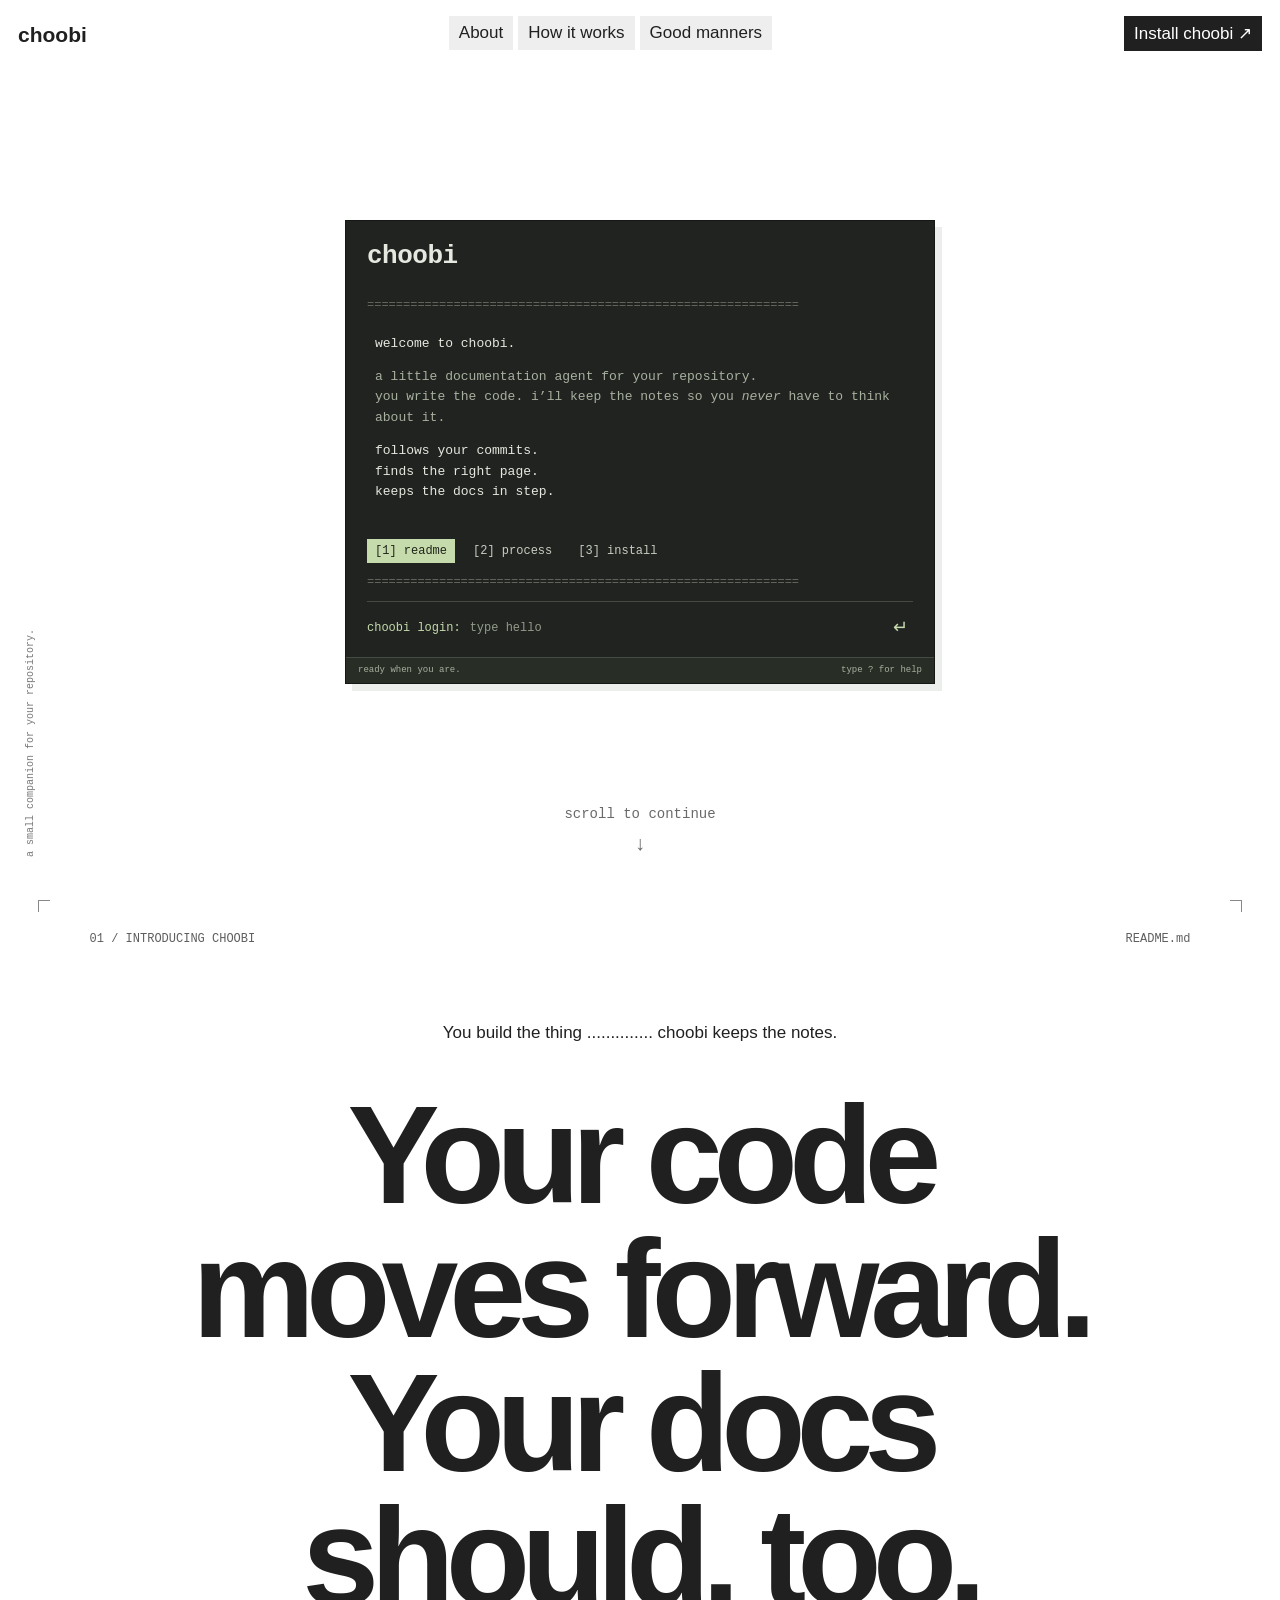
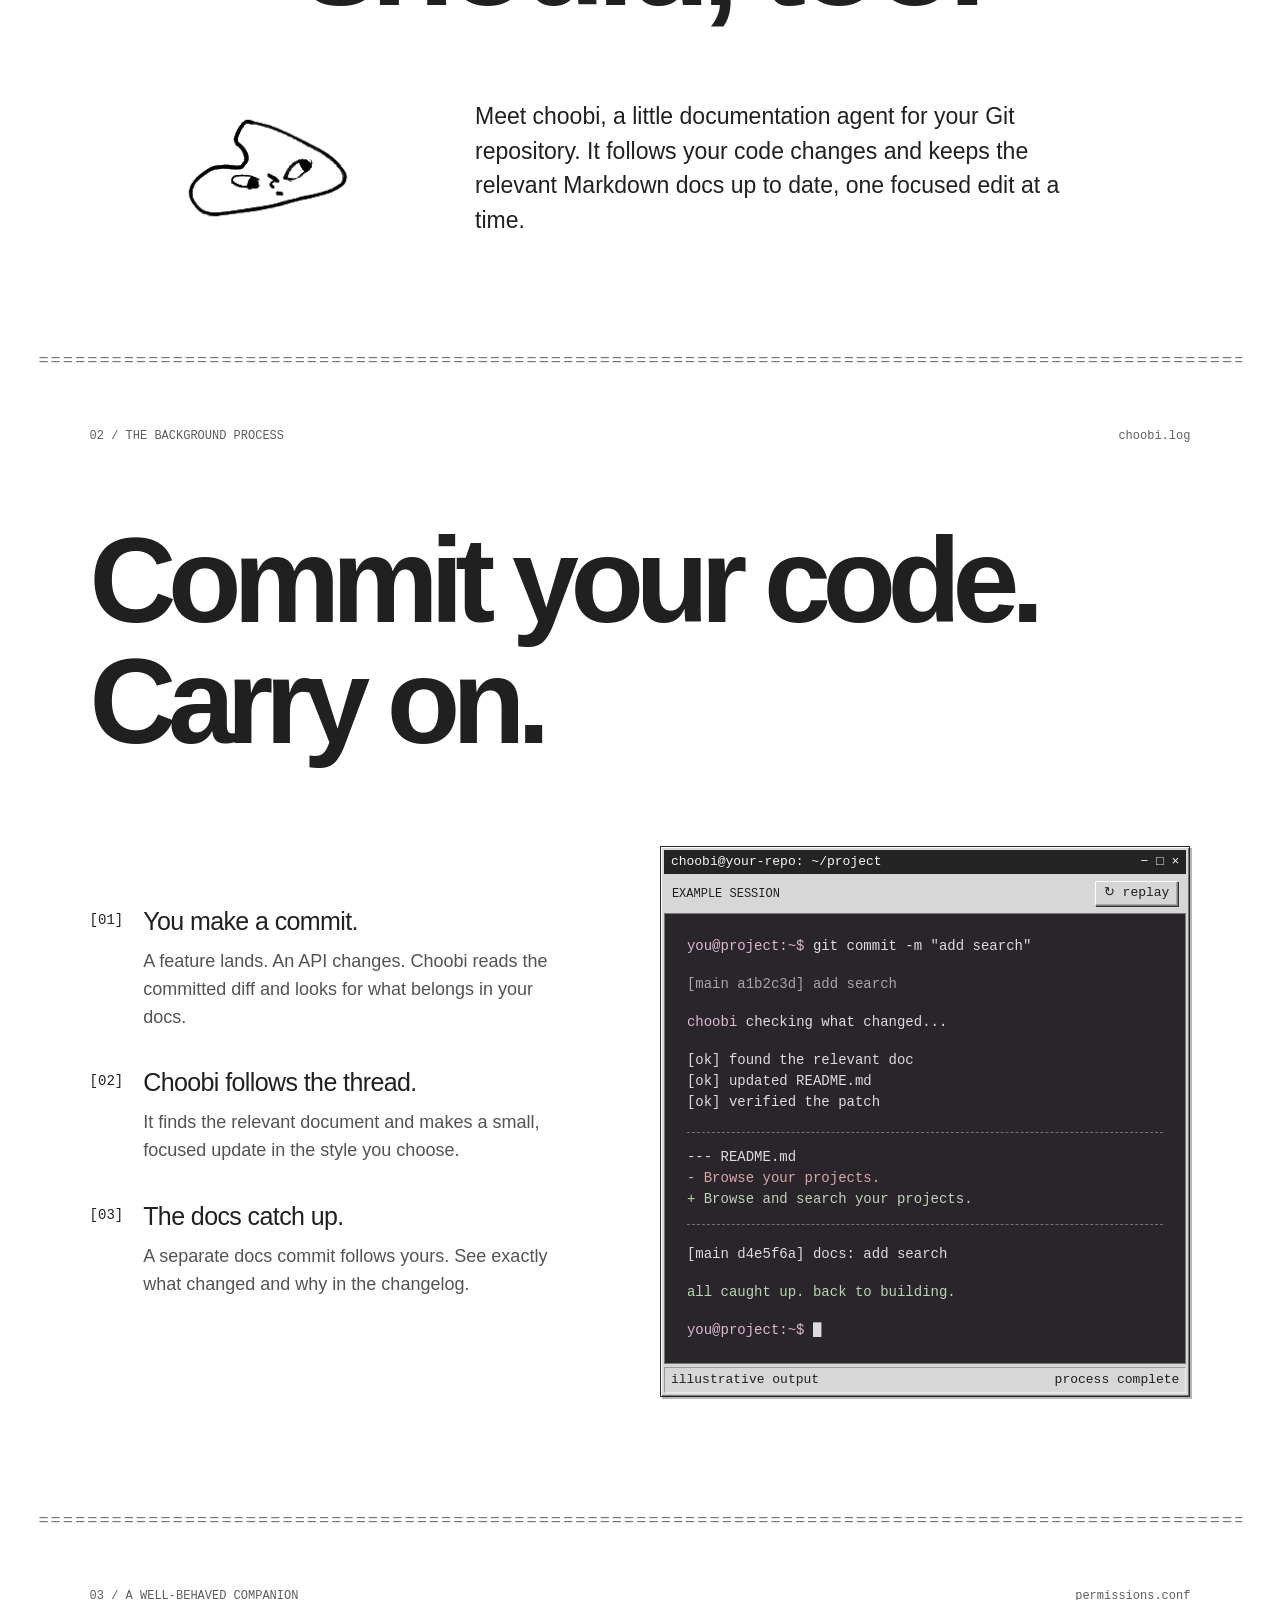
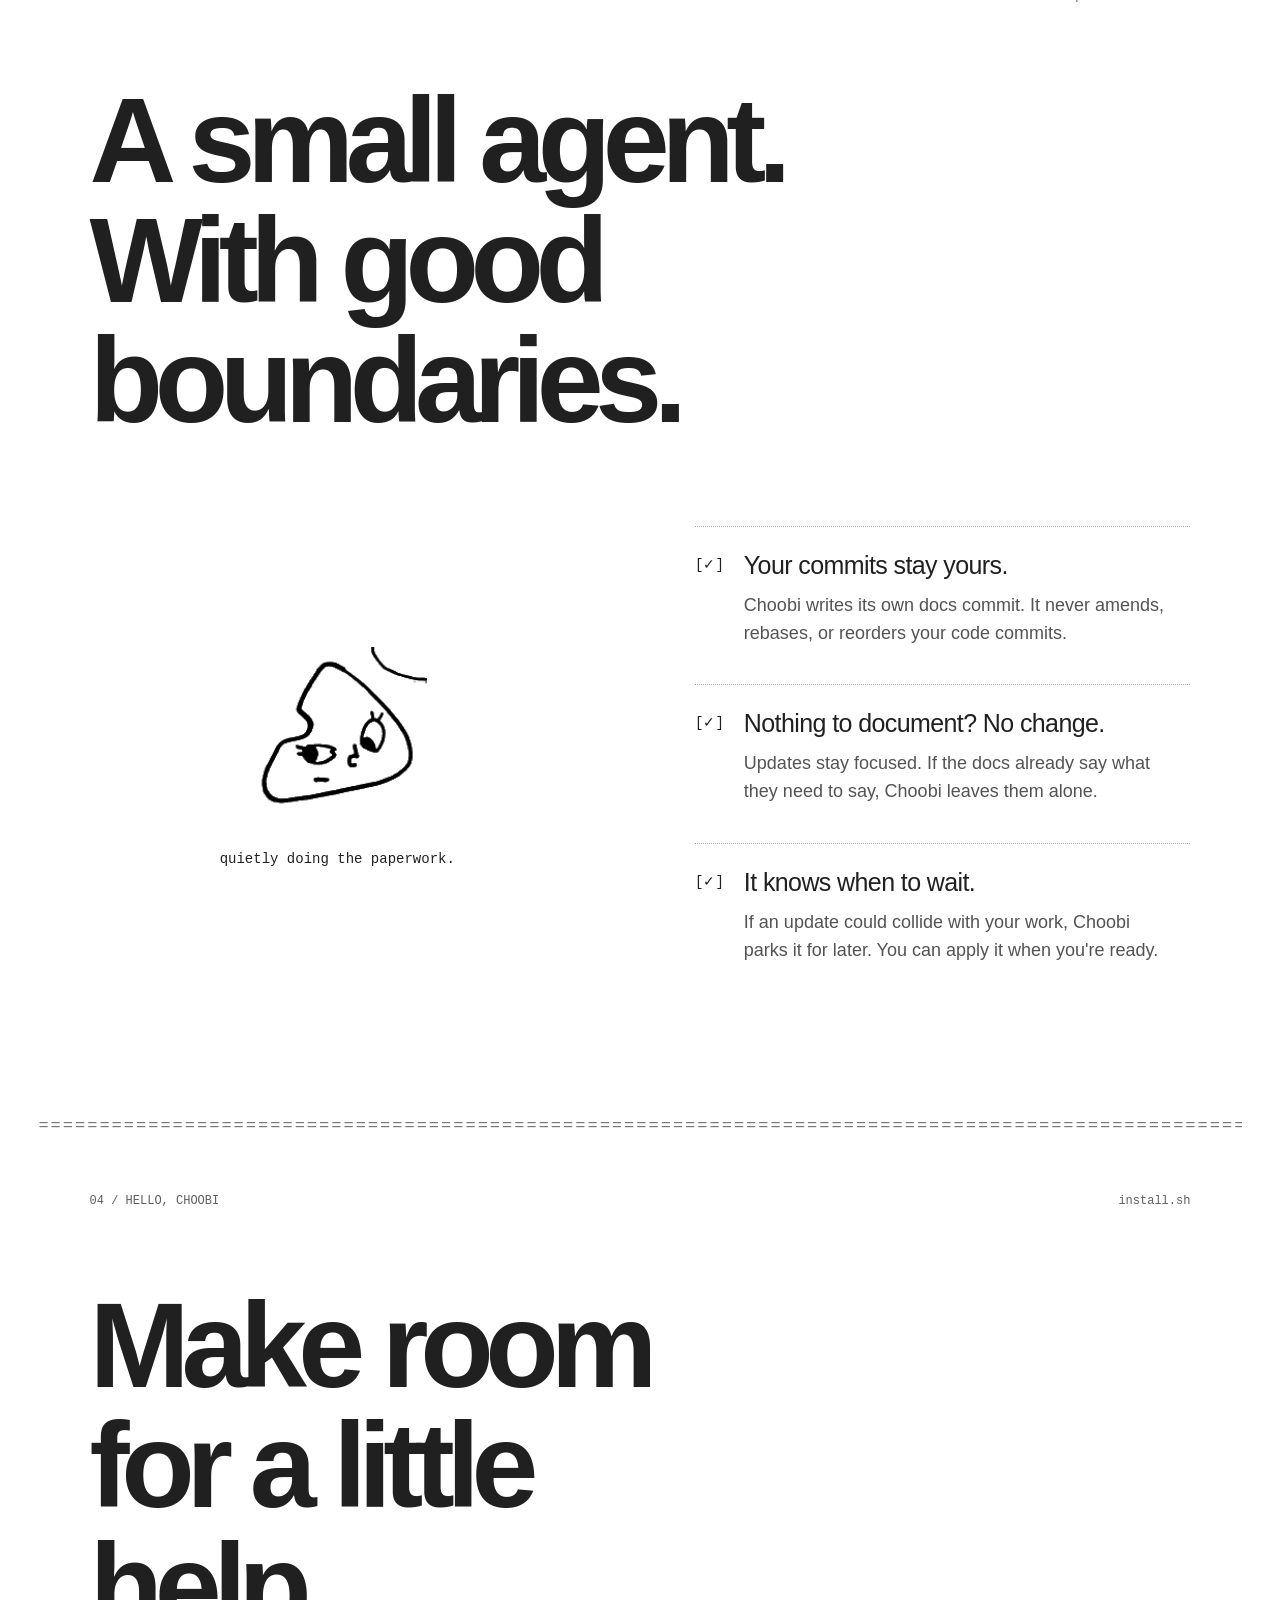
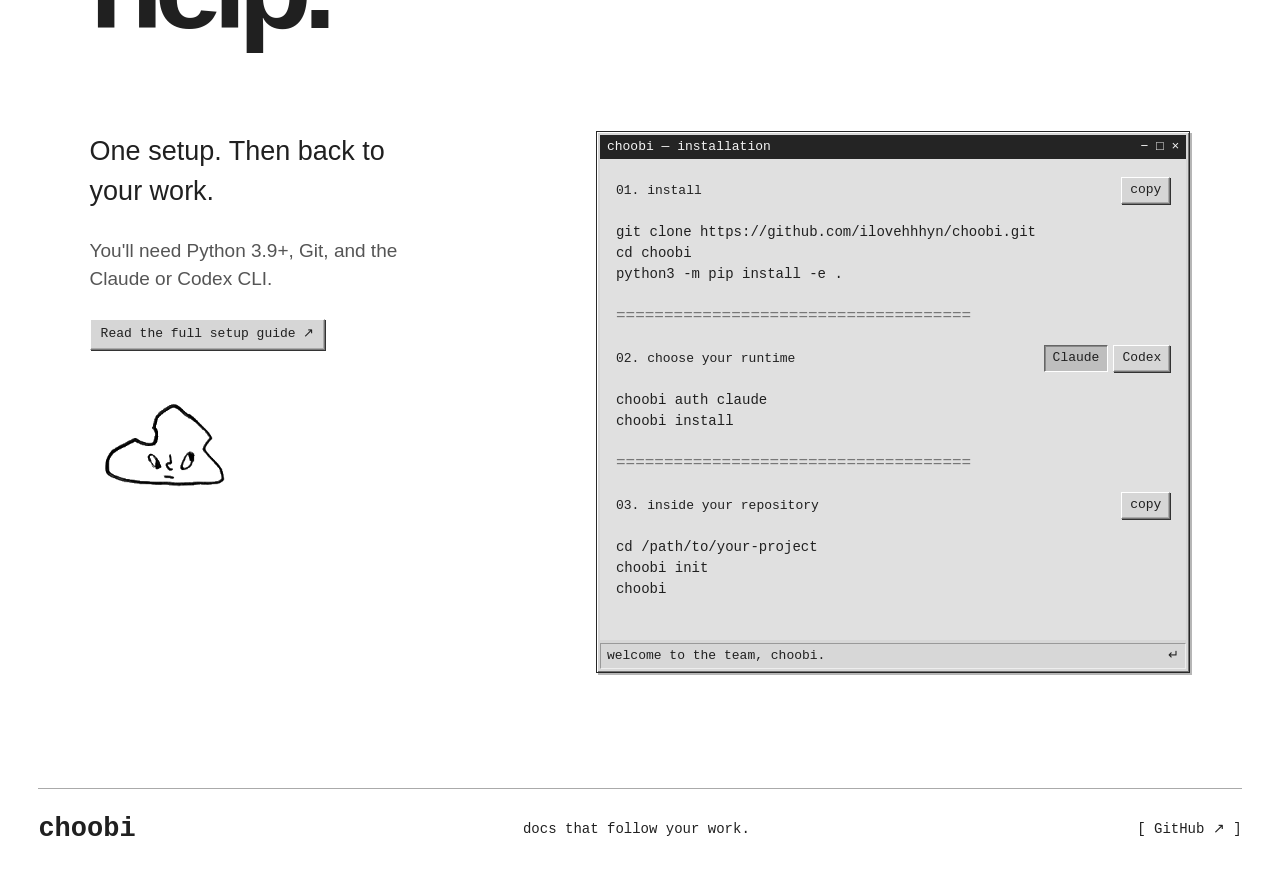
==== index.html @ dadab628 "Update landing sentence and emphasize never" ====
<!doctype html>
<html lang="en"><head><meta charset="UTF-8"><meta name="viewport" content="width=device-width,initial-scale=1"><meta name="description" content="Choobi is a documentation agent for Git repositories. You write the code. Choobi keeps the docs in step."><title>choobi — docs that follow your work.</title><link rel="stylesheet" href="style.b69f6b8c54c6.css"><link rel="icon" href="assets/face-1.png"></head><body>
<header class="nav"><a class="brand" href="#">choobi</a><nav aria-label="Main navigation"><a href="#about">About</a><a href="#workflow">How it works</a><a href="#boundaries">Good manners</a></nav><a class="nav-install" href="#install">Install choobi ↗</a></header>
<main><section class="desktop" aria-label="Meet Choobi"><div class="tui" aria-label="Choobi interactive login demo"><h1>choobi</h1><div class="tui-divider" aria-hidden="true">============================================================</div><div class="tui-panel" id="tui-panel" aria-live="polite"><p>welcome to choobi.</p><p class="tui-muted">a little documentation agent for your repository.<br>you write the code. i’ll keep the notes so you <em>never</em> have to think about it.</p><p>follows your commits.<br>finds the right page.<br>keeps the docs in step.</p></div><div class="tui-nav" role="group" aria-label="Explore Choobi"><button data-screen="about" aria-pressed="true">[1] readme</button><button data-screen="workflow" aria-pressed="false">[2] process</button><button data-screen="install" aria-pressed="false">[3] install</button></div><div class="tui-divider" aria-hidden="true">============================================================</div><form id="tui-form" class="tui-command"><label for="tui-input">choobi login:</label><input id="tui-input" autocomplete="off" autocapitalize="off" spellcheck="false" placeholder="type hello" maxlength="80" aria-label="Try a demo command, such as help or hello"><button type="submit" aria-label="Run demo command">↵</button></form><div class="tui-status"><span id="hello" aria-live="polite">ready when you are.</span><span>type ? for help</span></div></div><a class="scroll-cue" href="#about">scroll to continue<br><span>↓</span></a><span class="desktop-note">a small companion for your repository.</span></section>
<section class="statement page-section" id="about"><div class="section-meta"><span>01 / INTRODUCING CHOOBI</span><span>README.md</span></div><div class="intro-label">You build the thing .............. choobi keeps the notes.</div><h2>Your code<br>moves forward.<br>Your docs<br>should, too.</h2><div class="statement-bottom"><img src="assets/face-7.png" alt="A curious Choobi"><p>Meet choobi, a little documentation agent for your Git repository. It follows your code changes and keeps the relevant Markdown docs up to date, one focused edit at a time.</p></div></section>
<div class="ascii-divider" aria-hidden="true">================================================================================================================================================================================</div>
<section class="page-section workflow" id="workflow"><div class="section-meta"><span>02 / THE BACKGROUND PROCESS</span><span>choobi.log</span></div><h2>Commit your code.<br>Carry on.</h2><div class="workflow-grid"><div class="steps"><article><span>[01]</span><div><h3>You make a commit.</h3><p>A feature lands. An API changes. Choobi reads the committed diff and looks for what belongs in your docs.</p></div></article><article><span>[02]</span><div><h3>Choobi follows the thread.</h3><p>It finds the relevant document and makes a small, focused update in the style you choose.</p></div></article><article><span>[03]</span><div><h3>The docs catch up.</h3><p>A separate docs commit follows yours. See exactly what changed and why in the changelog.</p></div></article></div><div class="window terminal-window"><div class="titlebar"><span>choobi@your-repo: ~/project</span><span aria-hidden="true">− □ ×</span></div><div class="terminal-toolbar"><span>EXAMPLE SESSION</span><button id="replay" class="retro-button">↻ replay</button></div><div class="terminal-screen" id="demo" aria-live="polite"><p><span class="prompt">you@project:~$</span> git commit -m "add search"</p><p class="muted">[main a1b2c3d] add search</p><p><span class="prompt">choobi</span> checking what changed...</p><p>  [ok] found the relevant doc<br>  [ok] updated README.md<br>  [ok] verified the patch</p><div class="terminal-diff"><span>--- README.md</span><del>- Browse your projects.</del><ins>+ Browse and search your projects.</ins></div><p>[main d4e5f6a] docs: add search</p><p class="terminal-success">all caught up. back to building.</p><p><span class="prompt">you@project:~$</span> <span class="cursor">█</span></p></div><div class="statusbar"><span>illustrative output</span><span>process complete</span></div></div></div></section>
<div class="ascii-divider" aria-hidden="true">================================================================================================================================================================================</div>
<section class="page-section boundaries" id="boundaries"><div class="section-meta"><span>03 / A WELL-BEHAVED COMPANION</span><span>permissions.conf</span></div><h2>A small agent.<br>With good<br>boundaries.</h2><div class="boundary-grid"><div class="boundary-illustration"><img src="assets/face-13.png" alt="Choobi quietly keeping an eye on the docs"><p>quietly doing the paperwork.</p></div><div class="rules"><article><span>[✓]</span><div><h3>Your commits stay yours.</h3><p>Choobi writes its own docs commit. It never amends, rebases, or reorders your code commits.</p></div></article><article><span>[✓]</span><div><h3>Nothing to document? No change.</h3><p>Updates stay focused. If the docs already say what they need to say, Choobi leaves them alone.</p></div></article><article><span>[✓]</span><div><h3>It knows when to wait.</h3><p>If an update could collide with your work, Choobi parks it for later. You can apply it when you're ready.</p></div></article></div></div></section>
<div class="ascii-divider" aria-hidden="true">================================================================================================================================================================================</div>
<section class="page-section install" id="install"><div class="section-meta"><span>04 / HELLO, CHOOBI</span><span>install.sh</span></div><h2>Make room<br>for a little<br>help.</h2><div class="install-grid"><div class="install-copy"><p>One setup. Then back to your work.</p><p>You'll need Python 3.9+, Git, and the Claude or Codex CLI.</p><a class="retro-button" href="https://github.com/ilovehhhyn/choobi#install">Read the full setup guide ↗</a><img src="assets/face-18.png" alt="Choobi says hello"></div><div class="window setup-window"><div class="titlebar"><span>choobi — installation</span><span aria-hidden="true">− □ ×</span></div><div class="setup-content"><div class="code-label"><span>01. install</span><button class="retro-button copy" data-copy="install-code">copy</button></div><pre id="install-code">git clone https://github.com/ilovehhhyn/choobi.git
cd choobi
python3 -m pip install -e .</pre><div class="mini-divider" aria-hidden="true">=====================================</div><div class="code-label"><span>02. choose your runtime</span><div class="runtime-tabs" role="group" aria-label="Runtime"><button class="retro-button" aria-pressed="true" data-runtime="claude">Claude</button><button class="retro-button" aria-pressed="false" data-runtime="codex">Codex</button></div></div><pre id="runtime-code">choobi auth claude
choobi install</pre><div class="mini-divider" aria-hidden="true">=====================================</div><div class="code-label"><span>03. inside your repository</span><button class="retro-button copy" data-copy="repo-code">copy</button></div><pre id="repo-code">cd /path/to/your-project
choobi init
choobi</pre></div><div class="statusbar"><span id="copy-status" aria-live="polite">welcome to the team, choobi.</span><span>↵</span></div></div></div></section></main>
<footer><a href="#">choobi</a><span>docs that follow your work.</span><a href="https://github.com/ilovehhhyn/choobi">[ GitHub ↗ ]</a></footer><script src="app.bb0465c057b4.js"></script></body></html>
---- style.b69f6b8c54c6.css ----
:root{--ink:#202020;--paper:#fff;--gray:#d7d7d7;--mono:'SFMono-Regular',Consolas,'Liberation Mono',monospace;--sans:Arial,Helvetica,sans-serif}*{box-sizing:border-box}html{scroll-behavior:smooth;scroll-padding-top:40px}body{margin:0;background:var(--paper);color:var(--ink);font-family:var(--sans)}a{color:inherit;text-decoration:none}button{font:inherit;color:inherit;cursor:pointer}button,a{-webkit-tap-highlight-color:transparent}a:focus-visible,button:focus-visible{outline:2px dashed #9d3f88;outline-offset:5px}.nav{position:absolute;top:16px;left:18px;right:18px;display:flex;justify-content:space-between;align-items:start;gap:20px;z-index:5}.nav a{display:block;background:#eee;padding:7px 10px;font-size:17px}.nav .brand{font-weight:700;font-size:21px;background:#fff;padding-left:0}.nav nav{display:flex;gap:5px}.nav .nav-install{background:var(--ink);color:white}.nav a:hover{background:#d5d5d5;color:#111}.desktop{min-height:740px;height:100svh;position:relative;display:grid;place-items:center;padding:110px 20px 130px}.window{background:var(--gray);border:1px solid #272727;padding:3px;box-shadow:inset 1px 1px #fff,inset -1px -1px #737373,2px 2px 0 #b6b6b6;font-family:var(--mono)}.welcome-window{width:356px;max-width:100%;transform:translateY(18px)}.titlebar{display:flex;justify-content:space-between;align-items:center;gap:15px;background:#242424;color:#f5f5f5;padding:5px 7px;font:16px/1.1 var(--mono)}.titlebar>span:last-child{white-space:nowrap}.window-menu{font:14px var(--mono);padding:6px 8px;border-bottom:1px solid #a2a2a2}.welcome-content{display:flex;flex-direction:column;align-items:center;padding:23px 12px 24px}.welcome-content button{background:none;border:0;padding:0;width:150px;height:71px}.welcome-content img{width:100%;height:100%;object-fit:contain;mix-blend-mode:multiply;transition:transform .18s}.welcome-content button:hover img{transform:rotate(-6deg)}.welcome-content h1{font:700 35px var(--mono);margin:8px 0 3px;letter-spacing:-1px}.welcome-content p{font:16px var(--mono);margin:0 0 23px}.retro-button{display:inline-block;border:1px solid #777;border-top-color:white;border-left-color:white;background:#d6d6d6;box-shadow:1px 1px 0 #333,inset -1px -1px #aaa;padding:7px 10px;font:15px/1.15 var(--mono);border-radius:0}.retro-button:hover{background:#e9e9e9}.retro-button:active,.retro-button[aria-pressed=true]{border-color:#666;border-bottom-color:white;border-right-color:white;box-shadow:inset 1px 1px #888;background:#bebebe}.statusbar{margin-top:3px;display:flex;justify-content:space-between;gap:12px;padding:4px 6px;border:1px solid #999;border-bottom-color:#eee;border-right-color:#eee;font:13px/1.2 var(--mono)}.scroll-cue{position:absolute;bottom:37px;left:50%;transform:translateX(-50%);font:14px/1.8 var(--mono);text-align:center;color:#696969}.scroll-cue span{font-size:20px}.desktop-note{position:absolute;bottom:43px;left:25px;font:12px var(--mono);color:#777;writing-mode:vertical-rl;transform:rotate(180deg)}.page-section{max-width:1480px;margin:auto;padding:60px 7% 115px;position:relative}.section-meta{display:flex;justify-content:space-between;gap:20px;font:14px var(--mono);margin-bottom:77px;color:#5e5e5e}.statement{padding-top:32px}.statement:before,.statement:after{content:'';position:absolute;top:0;width:11px;height:11px;border-top:1px solid #888}.statement:before{left:3%;border-left:1px solid #888}.statement:after{right:3%;border-right:1px solid #888}.intro-label{text-align:center;font-size:17px;margin-bottom:45px}.statement h2{font-size:clamp(68px,10.8vw,168px);text-align:center;line-height:.97;letter-spacing:-.075em;font-weight:700;margin:0}.statement-bottom{display:flex;align-items:center;justify-content:space-between;gap:60px;max-width:930px;margin:75px auto 0}.statement-bottom img{width:185px;height:125px;object-fit:contain}.statement-bottom p{font-size:23px;line-height:1.5;max-width:630px;margin:0}.ascii-divider{margin:0 3%;white-space:nowrap;overflow:hidden;font:17px/1 var(--mono);letter-spacing:2px;color:#777;user-select:none}.workflow h2,.boundaries h2,.install h2{font-size:clamp(64px,9.4vw,144px);line-height:1;letter-spacing:-.07em;margin:0 0 85px;font-weight:700}.workflow-grid{display:grid;grid-template-columns:1fr 1.1fr;gap:8%;align-items:center}.steps article,.rules article{display:flex;gap:20px;margin-bottom:37px}.steps article>span,.rules article>span{font:17px var(--mono);padding-top:5px}.steps h3,.rules h3{font-weight:500;font-size:25px;letter-spacing:-.6px;margin:0 0 12px}.steps p,.rules p{font-size:18px;line-height:1.55;margin:0;max-width:430px;color:#535353}.terminal-toolbar{padding:7px 8px;display:flex;justify-content:space-between;align-items:center;font:12px var(--mono)}.terminal-toolbar button{font-size:13px;padding:4px 8px}.terminal-screen{background:#29252b;color:#dedbe0;padding:22px;font:16px/1.5 var(--mono);min-height:402px;border:1px solid #777;overflow-wrap:anywhere}.terminal-screen p{margin:0 0 17px}.terminal-screen p:last-child{margin-bottom:0}.prompt{color:#dcbad0}.muted{color:#aaa3ad}.terminal-diff{border-top:1px dashed #747074;border-bottom:1px dashed #747074;padding:14px 0;margin:19px 0}.terminal-diff>*{display:block;text-decoration:none}.terminal-diff del{color:#d8a7a7}.terminal-diff ins,.terminal-success{color:#bbd5b4}.cursor{animation:blink 1.1s steps(1) infinite}.boundary-grid{display:grid;grid-template-columns:1fr 1fr;gap:10%;align-items:center}.boundary-illustration{text-align:center}.boundary-illustration img{width:270px;max-width:85%;height:170px;object-fit:contain}.boundary-illustration p{font:14px var(--mono);margin-top:30px}.rules article{border-top:1px dotted #a1a1a1;padding-top:24px}.install-grid{display:grid;grid-template-columns:.8fr 1.2fr;gap:10%;align-items:start}.install-copy>p:first-child{font-size:27px;color:var(--ink)}.install-copy p{font-size:19px;line-height:1.5;color:#555;max-width:340px;margin:0 0 25px}.install-copy img{display:block;width:150px;height:100px;object-fit:contain;margin-top:45px}.setup-content{padding:18px 16px;background:#e0e0e0}.code-label{display:flex;align-items:center;justify-content:space-between;gap:12px;font:16px var(--mono)}.runtime-tabs{display:flex;gap:5px}.code-label button{font-size:13px;padding:5px 8px}pre{font:16px/1.5 var(--mono);white-space:pre-wrap;overflow-wrap:anywhere;margin:18px 0 22px}.mini-divider{overflow:hidden;white-space:nowrap;font:16px var(--mono);color:#777;margin:0 0 20px}.setup-window,.install-grid>div,.workflow-grid>div{min-width:0}footer{border-top:1px solid #aaa;margin:0 3%;padding:25px 0 35px;display:flex;justify-content:space-between;align-items:center;gap:20px;font:14px var(--mono)}footer>a:first-child{font-size:27px;font-weight:700}@keyframes blink{50%{opacity:0}}@media(min-width:1600px){.desktop{max-height:1100px}}@media(max-width:900px){.page-section{padding-left:6%;padding-right:6%}.workflow-grid,.install-grid{grid-template-columns:1fr;gap:30px}.terminal-window{max-width:620px;width:100%;justify-self:center}.boundary-grid{gap:5%}.statement-bottom{gap:25px}.statement-bottom p{font-size:20px}.install-copy img{display:none}.install-copy p{max-width:100%}.setup-window{width:100%;max-width:650px}.workflow h2,.boundaries h2,.install h2{margin-bottom:55px}.nav a{font-size:15px}}@media(max-width:600px){.nav{left:12px;right:12px;top:12px;gap:12px;flex-wrap:wrap}.nav nav{order:3;justify-content:center;width:100%;gap:4px}.nav nav a{font-size:14px;padding:5px 9px}.nav .brand{font-size:20px}.nav .nav-install{font-size:14px}.desktop{height:100svh;min-height:660px;padding:130px 22px}.welcome-window{width:320px;transform:none}.desktop-note{display:none}.welcome-content{padding:20px 9px}.welcome-content .retro-button{font-size:14px}.page-section{padding:42px 6% 65px}.section-meta{font-size:12px;margin-bottom:45px}.intro-label{font-size:14px;line-height:1.5;max-width:270px;margin:0 auto 35px}.statement h2{font-size:clamp(49px,12.5vw,75px);letter-spacing:-.065em}.statement-bottom{flex-direction:column;gap:20px;margin-top:45px}.statement-bottom img{width:110px;height:65px;align-self:flex-start}.statement-bottom p{font-size:19px}.workflow h2,.boundaries h2,.install h2{font-size:clamp(49px,12vw,72px);letter-spacing:-.065em;margin-bottom:43px}.steps article,.rules article{gap:13px}.steps h3,.rules h3{font-size:22px}.steps p,.rules p{font-size:17px}.terminal-screen{font-size:14px;padding:15px;min-height:390px}.titlebar{font-size:14px}.boundary-grid{grid-template-columns:1fr;gap:35px}.boundary-illustration img{width:150px;height:100px}.boundary-illustration p{margin-top:15px}.code-label{font-size:14px;flex-wrap:wrap}.setup-content{padding:16px 12px}pre{font-size:14px}.statusbar{font-size:12px}.install-copy>p:first-child{font-size:23px}footer{flex-wrap:wrap;font-size:12px}footer>span{order:3;width:100%}.ascii-divider{font-size:14px}}@media(prefers-reduced-motion:reduce){html{scroll-behavior:auto}*,*:before,*:after{animation:none!important;transition:none!important}}

/* The opening is a small, functional terminal demo. */
.desktop{min-height:760px}.tui{width:590px;max-width:100%;background:#202320;color:#e5e8df;padding:0 21px;font:12px/1.6 var(--mono);border:1px solid #151815;box-shadow:7px 7px 0 #eceeeb;transform:translateY(12px)}.tui-top{display:flex;justify-content:space-between;gap:15px;margin:0 -21px;padding:8px 13px;border-bottom:1px solid #454b43;color:#b8beb3;font-size:11px}.tui-top>span:first-child{color:#f5f6f1}.tui-heading{display:flex;align-items:center;gap:25px;padding:25px 4px 17px}.tui-heading #pet{width:102px;height:67px;padding:0;border:0;background:none;flex-shrink:0}.tui-heading img{height:100%;width:100%;object-fit:contain;filter:invert(1);opacity:.88;transition:transform .15s}.tui-heading button:hover img{transform:rotate(-7deg)}.tui-heading h1{font:700 40px/1 var(--mono);letter-spacing:-2.5px;margin:0 0 7px}.tui-heading p{margin:0;color:#b8beb3;font-size:12px}.tui-cursor{color:#cae59e}.tui-divider{overflow:hidden;white-space:nowrap;color:#62695d;font-size:12px}.tui-nav{display:flex;gap:10px;margin:12px 0 8px}.tui-nav button{font:12px var(--mono);background:none;border:0;padding:5px 8px;color:#c7cec0}.tui-nav button[aria-pressed=true]{background:#c6dbac;color:#20251b}.tui-nav button:hover{box-shadow:inset 0 -1px #c6dbac}.tui-panel{min-height:123px;padding:2px 8px 12px;font:12px/1.65 var(--mono)}.tui-panel p{margin:8px 0}.tui-mark{color:#c6dbac}.tui-muted{color:#a8b09f}.tui-panel a{color:#c6dbac;text-decoration:underline;text-underline-offset:4px}.tui-command{border-top:1px solid #454b43;display:flex;align-items:center;gap:9px;padding:12px 0;color:#c6dbac}.tui-command label{white-space:nowrap}.tui-command input{min-width:0;width:100%;font:12px var(--mono);background:none;border:0;color:#f1f4ed;outline:none;padding:4px 0;border-bottom:1px solid transparent;border-radius:0}.tui-command input:focus{border-bottom-color:#8c9a7a}.tui-command input::placeholder{color:#929b89}.tui-command button{background:none;border:0;color:#c6dbac;font-size:18px;padding:0 5px}.tui-status{display:flex;justify-content:space-between;gap:12px;margin:0 -21px;padding:5px 12px;border-top:1px solid #454b43;font-size:9px;color:#a8b09f;background:#282d26}.tui a:focus-visible,.tui button:focus-visible{outline-color:#d6efb7}.statement h2{letter-spacing:-.065em}.terminal-screen{font-size:14px}.section-meta{font-size:12px}.steps article>span,.rules article>span{font-size:14px}.titlebar{font-size:13px}pre{font-size:14px}.retro-button{font-size:13px}.code-label{font-size:13px}.desktop-note{font-size:10px}
@media(max-width:600px){.desktop{min-height:680px;padding-left:14px;padding-right:14px}.tui{padding:0 13px;transform:none}.tui-top{margin:0 -13px;padding:7px 9px;font-size:9px;gap:7px}.tui-top>span:nth-child(2){display:none}.tui-heading{gap:16px;padding:20px 2px 13px}.tui-heading #pet{width:75px;height:53px}.tui-heading h1{font-size:32px}.tui-heading p{font-size:10px}.tui-nav{gap:3px}.tui-nav button{font-size:10px;padding:6px 5px}.tui-panel{font-size:11px;min-height:145px;padding-left:4px;padding-right:4px}.tui-command{font-size:10px;gap:5px}.tui-command input{font-size:11px}.tui-status{margin:0 -13px;padding:6px 9px;font-size:9px}.tui-status>span:last-child{display:none}.statement h2{font-size:clamp(43px,11.9vw,70px)}.workflow h2,.boundaries h2,.install h2{font-size:clamp(43px,11.5vw,70px)}.terminal-screen{font-size:12px}.titlebar{font-size:11px}pre{font-size:12px}.code-label{font-size:12px}.code-label button{font-size:11px}}
.desktop{grid-template-columns:minmax(0,1fr)}.tui{min-width:0;width:min(590px,100%)}

/* Restore the text-login composition shown in the reference. */
.tui{padding-top:20px}.tui>h1{font:700 26px/1.2 var(--mono);letter-spacing:-.5px;margin:0 0 23px}.tui-divider{margin-bottom:9px}.tui-panel{font-size:13px;line-height:1.6;min-height:160px}.tui-panel p{margin:8px 0 12px}.tui-nav{margin:12px 0 10px}.tui-command{margin-top:0}.tui-status{margin-top:2px}
@media(max-width:600px){.tui{padding-top:20px}.tui>h1{font-size:24px;margin-bottom:20px}.tui-panel{font-size:11px;min-height:165px}.tui-nav{margin-top:10px}.tui-status>span:last-child{display:inline}}
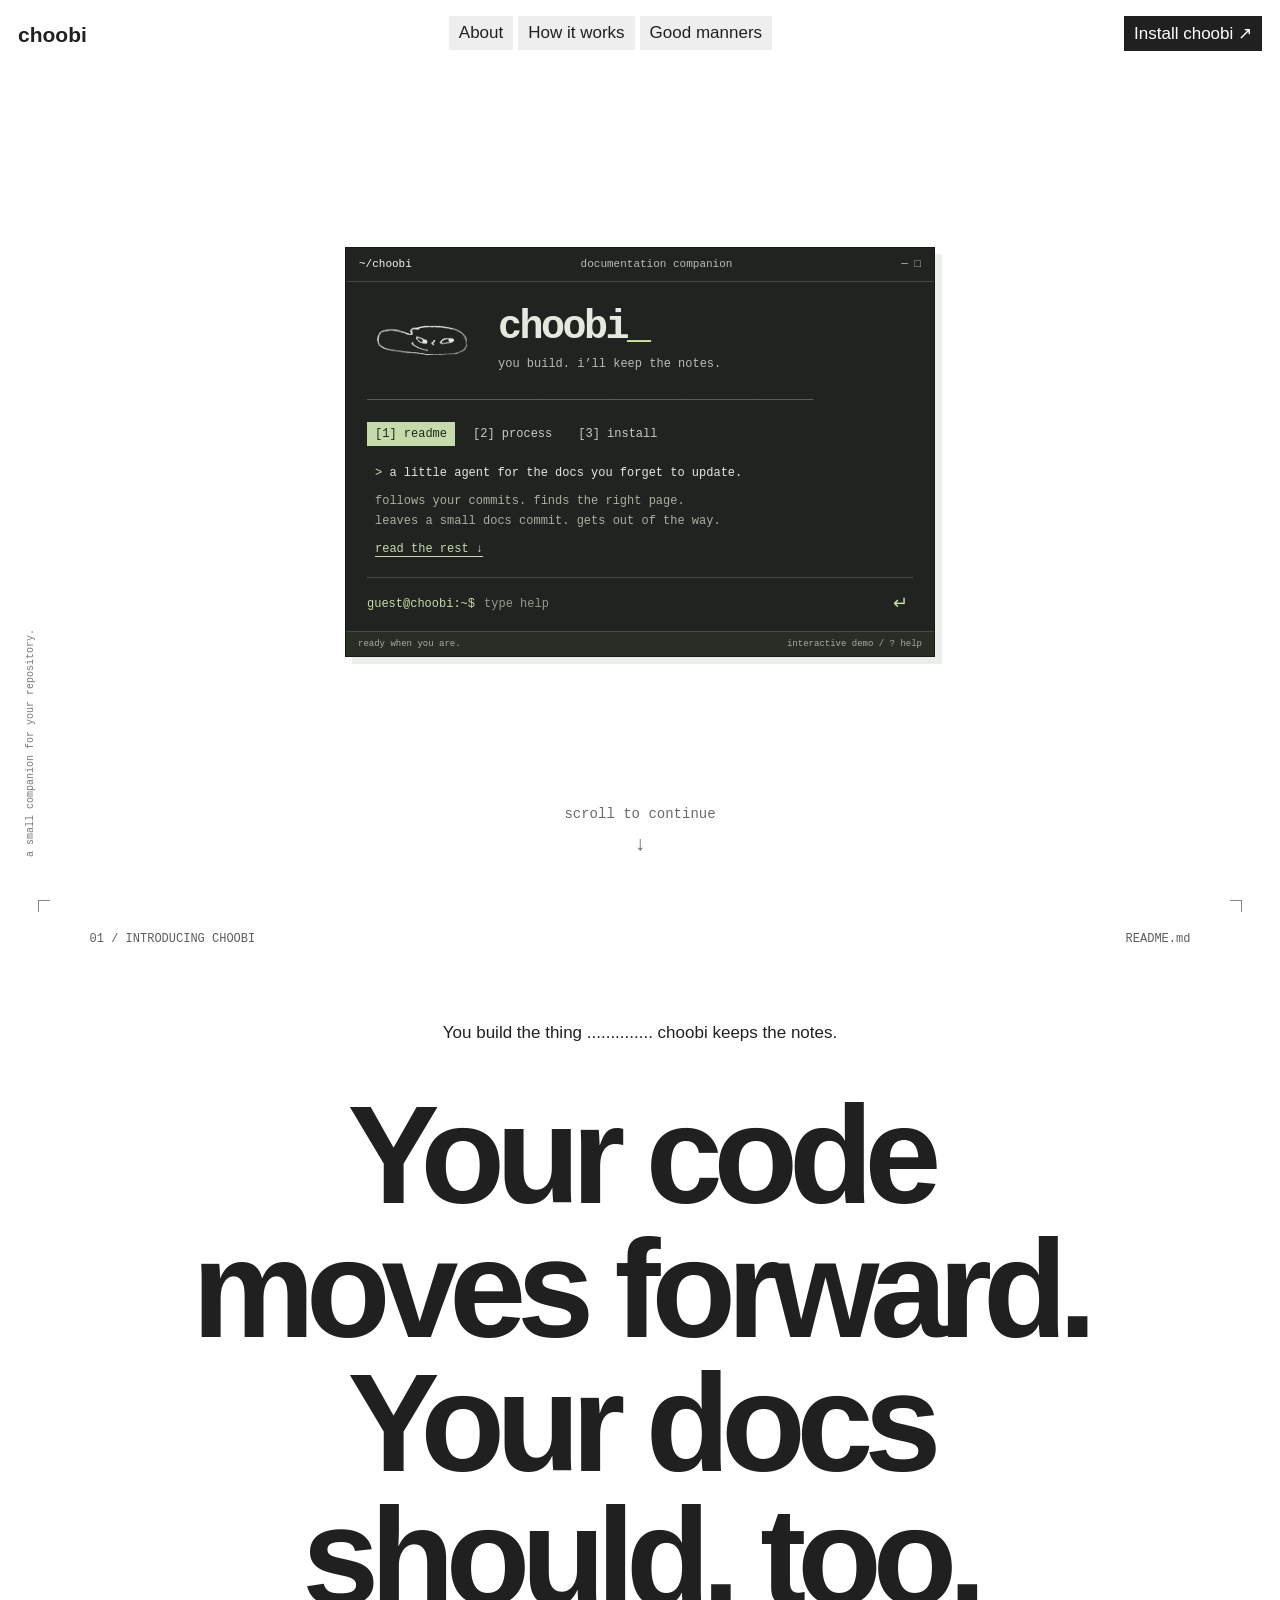
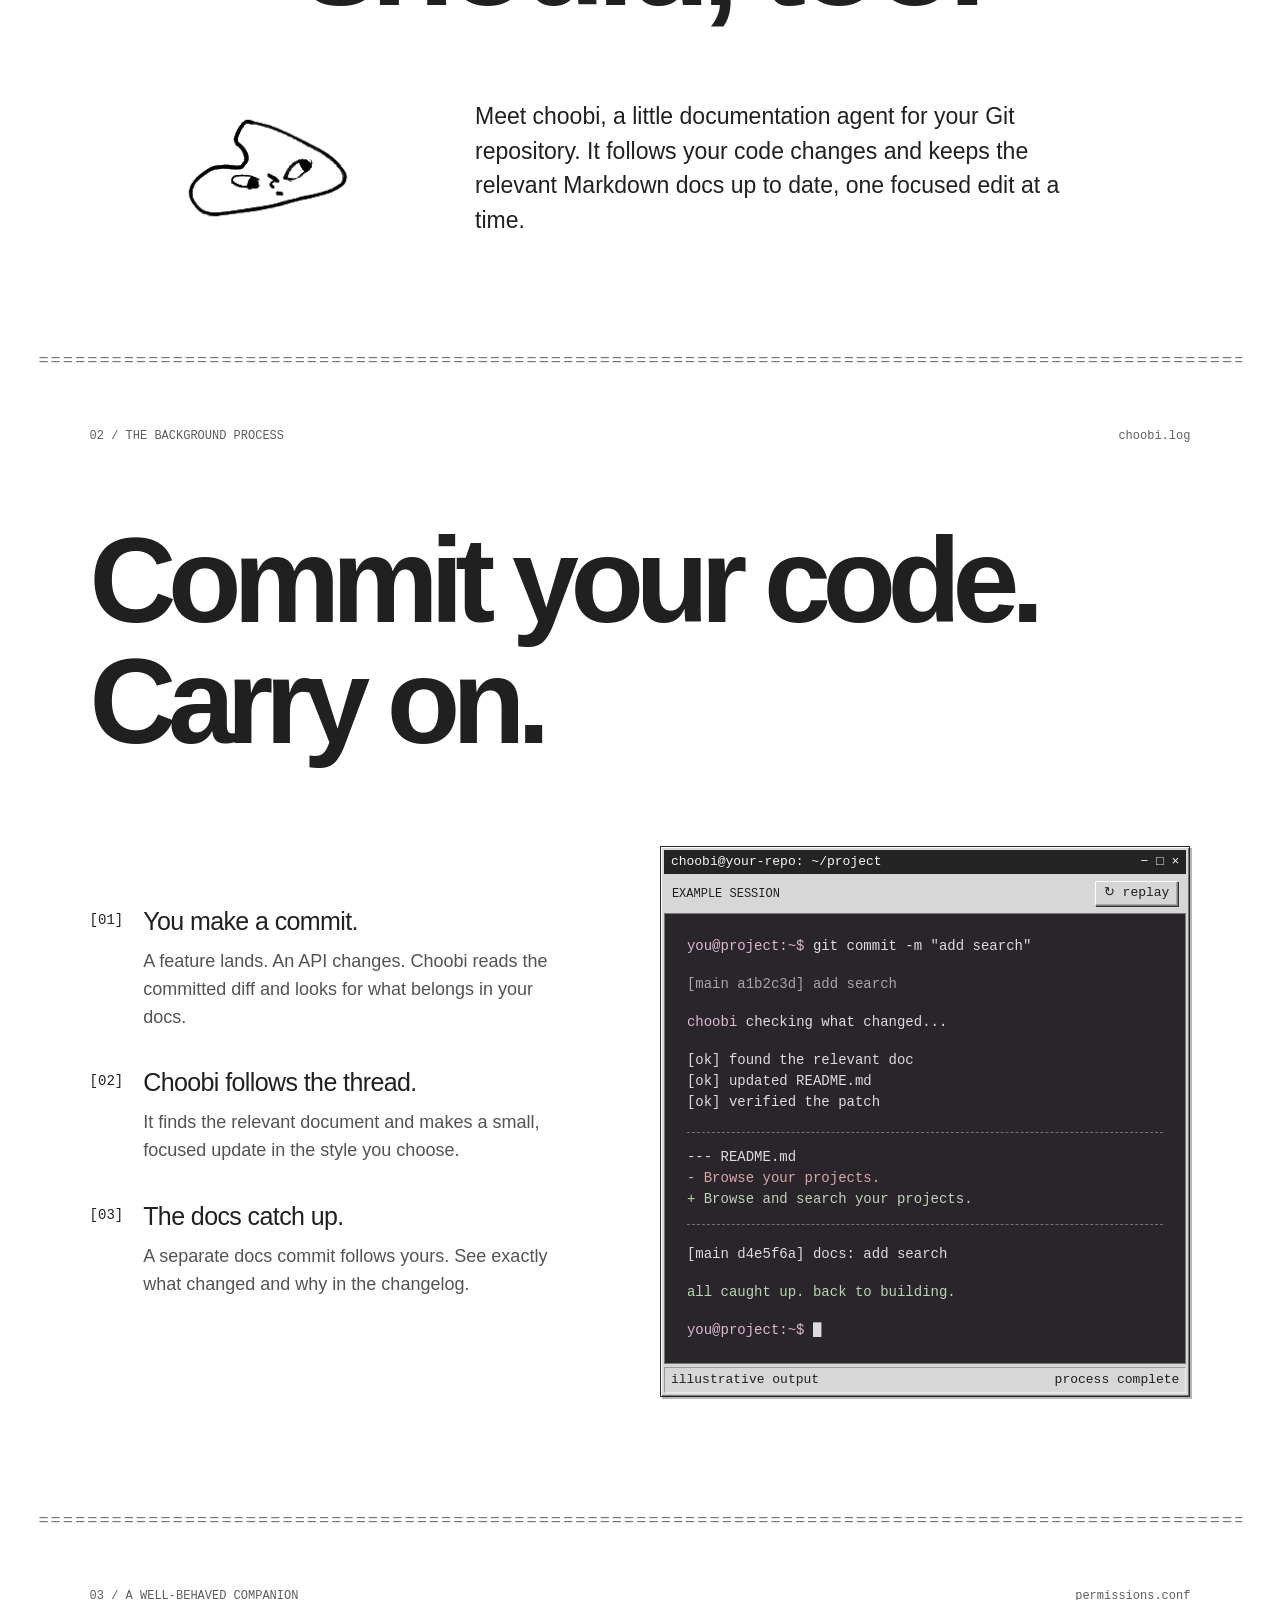
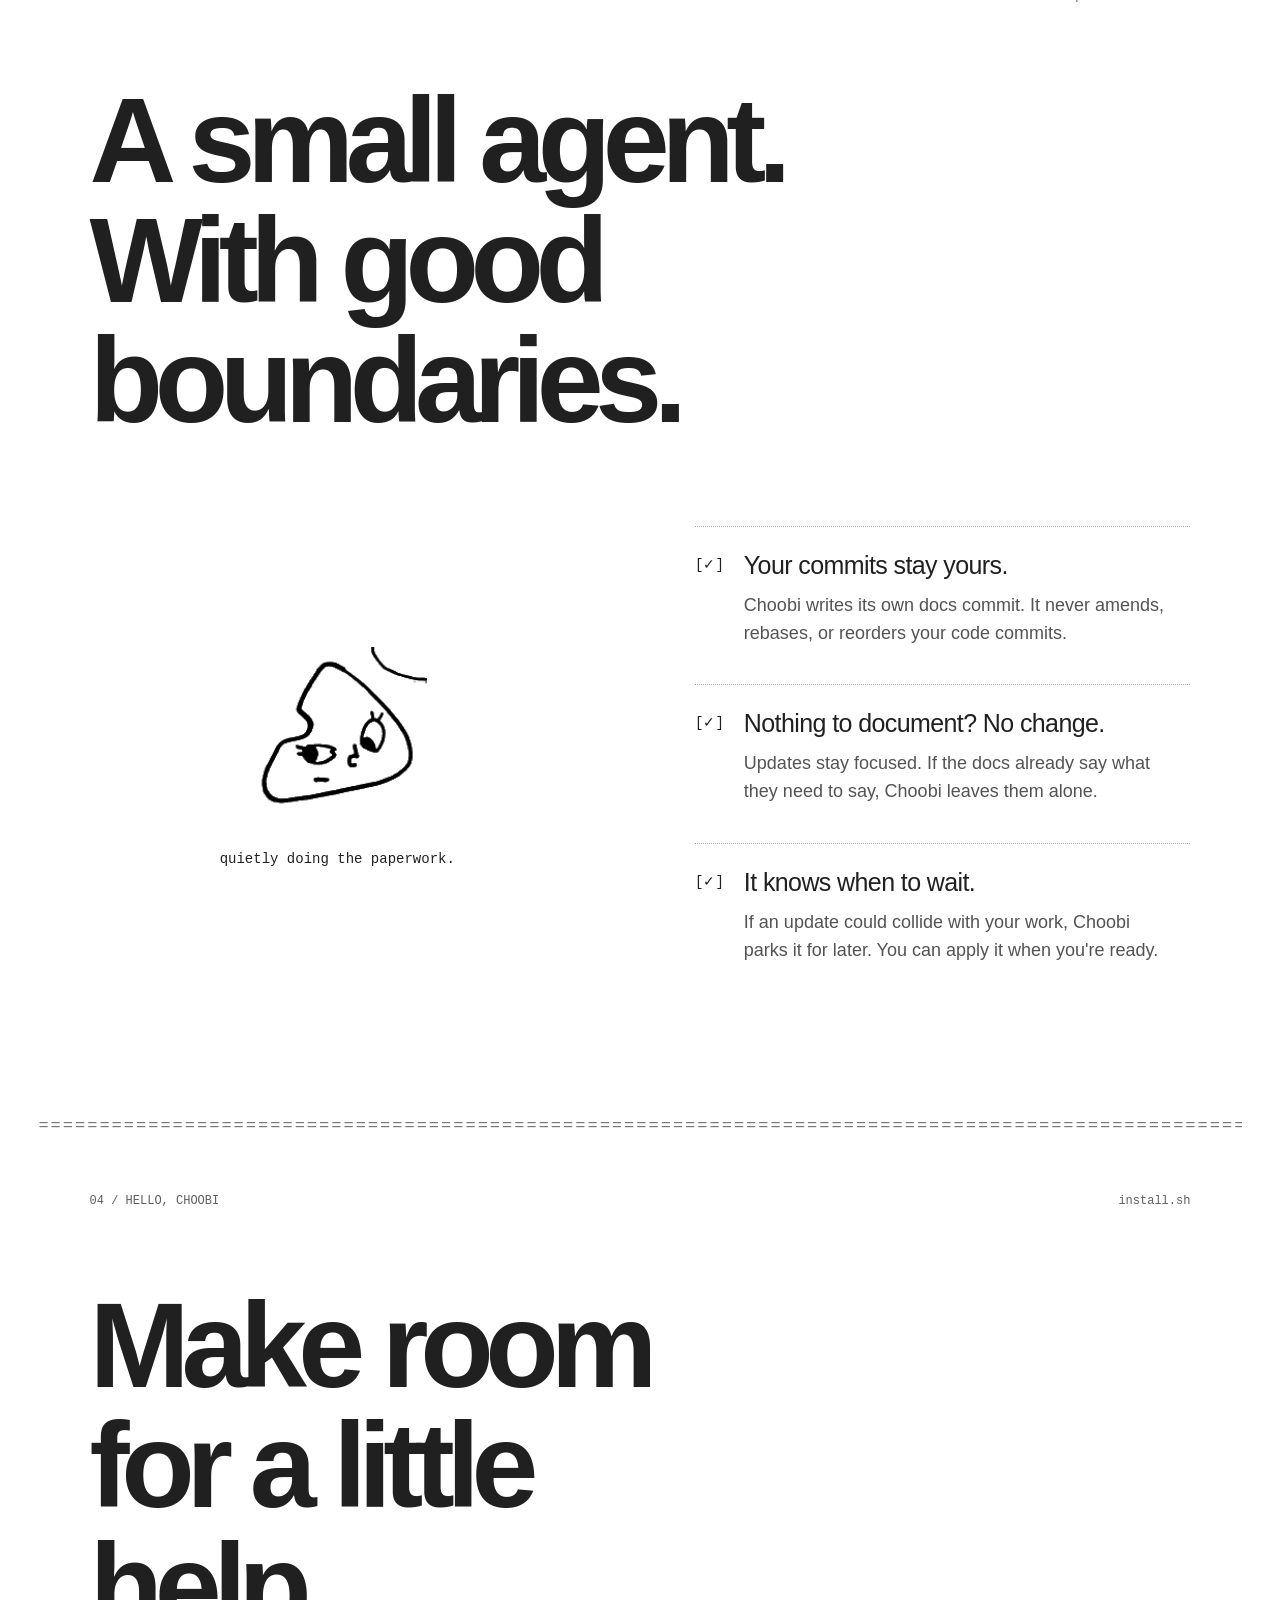
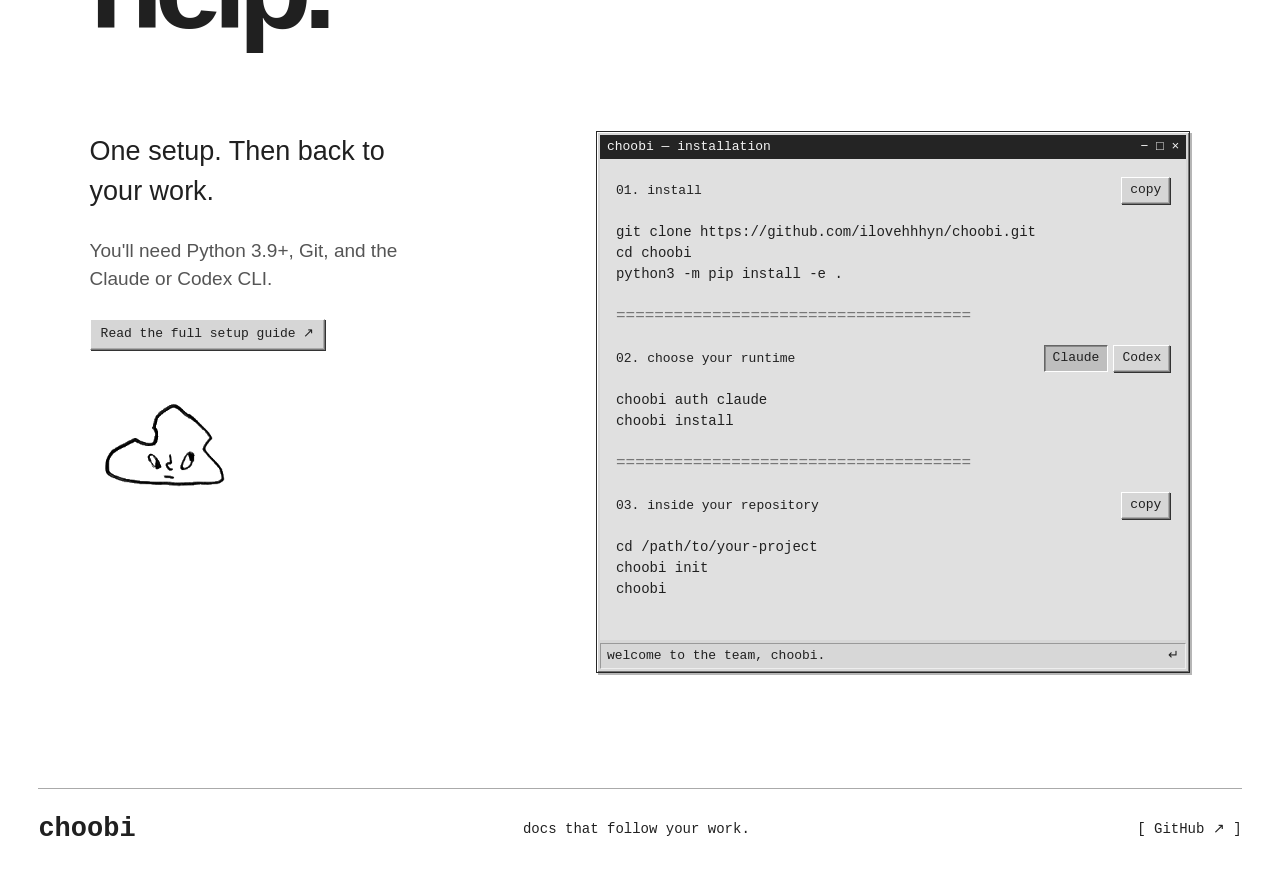
==== commit 8bb7c603: "Restore original mascot terminal design exactly from 40f7369" ====
--- a/index.html
+++ b/index.html
@@ -1,7 +1,7 @@
 <!doctype html>
-<html lang="en"><head><meta charset="UTF-8"><meta name="viewport" content="width=device-width,initial-scale=1"><meta name="description" content="Choobi is a documentation agent for Git repositories. You write the code. Choobi keeps the docs in step."><title>choobi — docs that follow your work.</title><link rel="stylesheet" href="style.b69f6b8c54c6.css"><link rel="icon" href="assets/face-1.png"></head><body>
+<html lang="en"><head><meta charset="UTF-8"><meta name="viewport" content="width=device-width,initial-scale=1"><meta name="description" content="Choobi is a documentation agent for Git repositories. You write the code. Choobi keeps the docs in step."><title>choobi — docs that follow your work.</title><link rel="stylesheet" href="style.b938a6798d45.css"><link rel="icon" href="assets/face-1.png"></head><body>
 <header class="nav"><a class="brand" href="#">choobi</a><nav aria-label="Main navigation"><a href="#about">About</a><a href="#workflow">How it works</a><a href="#boundaries">Good manners</a></nav><a class="nav-install" href="#install">Install choobi ↗</a></header>
-<main><section class="desktop" aria-label="Meet Choobi"><div class="tui" aria-label="Choobi interactive login demo"><h1>choobi</h1><div class="tui-divider" aria-hidden="true">============================================================</div><div class="tui-panel" id="tui-panel" aria-live="polite"><p>welcome to choobi.</p><p class="tui-muted">a little documentation agent for your repository.<br>you write the code. i’ll keep the notes so you <em>never</em> have to think about it.</p><p>follows your commits.<br>finds the right page.<br>keeps the docs in step.</p></div><div class="tui-nav" role="group" aria-label="Explore Choobi"><button data-screen="about" aria-pressed="true">[1] readme</button><button data-screen="workflow" aria-pressed="false">[2] process</button><button data-screen="install" aria-pressed="false">[3] install</button></div><div class="tui-divider" aria-hidden="true">============================================================</div><form id="tui-form" class="tui-command"><label for="tui-input">choobi login:</label><input id="tui-input" autocomplete="off" autocapitalize="off" spellcheck="false" placeholder="type hello" maxlength="80" aria-label="Try a demo command, such as help or hello"><button type="submit" aria-label="Run demo command">↵</button></form><div class="tui-status"><span id="hello" aria-live="polite">ready when you are.</span><span>type ? for help</span></div></div><a class="scroll-cue" href="#about">scroll to continue<br><span>↓</span></a><span class="desktop-note">a small companion for your repository.</span></section>
+<main><section class="desktop" aria-label="Meet Choobi"><div class="tui" aria-label="Choobi interactive terminal demo"><div class="tui-top"><span>~/choobi</span><span>documentation companion</span><span aria-hidden="true">─ □</span></div><div class="tui-heading"><button id="pet" aria-label="Say hello to Choobi"><img id="hero-face" src="assets/face-1.png" alt="Choobi's hand-drawn face"></button><div><h1>choobi<span class="tui-cursor" aria-hidden="true">_</span></h1><p>you build. i’ll keep the notes.</p></div></div><div class="tui-divider" aria-hidden="true">──────────────────────────────────────────────────────────────</div><div class="tui-nav" role="group" aria-label="Explore Choobi"><button data-screen="about" aria-pressed="true">[1] readme</button><button data-screen="workflow" aria-pressed="false">[2] process</button><button data-screen="install" aria-pressed="false">[3] install</button></div><div class="tui-panel" id="tui-panel" aria-live="polite"><p><span class="tui-mark">&gt;</span> a little agent for the docs you forget to update.</p><p class="tui-muted">follows your commits. finds the right page.<br>leaves a small docs commit. gets out of the way.</p><a id="tui-link" href="#about">read the rest ↓</a></div><form id="tui-form" class="tui-command"><label for="tui-input">guest@choobi:~$</label><input id="tui-input" autocomplete="off" autocapitalize="off" spellcheck="false" placeholder="type help" maxlength="80" aria-label="Try a demo command, such as help or hello"><button type="submit" aria-label="Run demo command">↵</button></form><div class="tui-status"><span id="hello" aria-live="polite">ready when you are.</span><span>interactive demo / ? help</span></div></div><a class="scroll-cue" href="#about">scroll to continue<br><span>↓</span></a><span class="desktop-note">a small companion for your repository.</span></section>
 <section class="statement page-section" id="about"><div class="section-meta"><span>01 / INTRODUCING CHOOBI</span><span>README.md</span></div><div class="intro-label">You build the thing .............. choobi keeps the notes.</div><h2>Your code<br>moves forward.<br>Your docs<br>should, too.</h2><div class="statement-bottom"><img src="assets/face-7.png" alt="A curious Choobi"><p>Meet choobi, a little documentation agent for your Git repository. It follows your code changes and keeps the relevant Markdown docs up to date, one focused edit at a time.</p></div></section>
 <div class="ascii-divider" aria-hidden="true">================================================================================================================================================================================</div>
 <section class="page-section workflow" id="workflow"><div class="section-meta"><span>02 / THE BACKGROUND PROCESS</span><span>choobi.log</span></div><h2>Commit your code.<br>Carry on.</h2><div class="workflow-grid"><div class="steps"><article><span>[01]</span><div><h3>You make a commit.</h3><p>A feature lands. An API changes. Choobi reads the committed diff and looks for what belongs in your docs.</p></div></article><article><span>[02]</span><div><h3>Choobi follows the thread.</h3><p>It finds the relevant document and makes a small, focused update in the style you choose.</p></div></article><article><span>[03]</span><div><h3>The docs catch up.</h3><p>A separate docs commit follows yours. See exactly what changed and why in the changelog.</p></div></article></div><div class="window terminal-window"><div class="titlebar"><span>choobi@your-repo: ~/project</span><span aria-hidden="true">− □ ×</span></div><div class="terminal-toolbar"><span>EXAMPLE SESSION</span><button id="replay" class="retro-button">↻ replay</button></div><div class="terminal-screen" id="demo" aria-live="polite"><p><span class="prompt">you@project:~$</span> git commit -m "add search"</p><p class="muted">[main a1b2c3d] add search</p><p><span class="prompt">choobi</span> checking what changed...</p><p>  [ok] found the relevant doc<br>  [ok] updated README.md<br>  [ok] verified the patch</p><div class="terminal-diff"><span>--- README.md</span><del>- Browse your projects.</del><ins>+ Browse and search your projects.</ins></div><p>[main d4e5f6a] docs: add search</p><p class="terminal-success">all caught up. back to building.</p><p><span class="prompt">you@project:~$</span> <span class="cursor">█</span></p></div><div class="statusbar"><span>illustrative output</span><span>process complete</span></div></div></div></section>
@@ -14,4 +14,4 @@
 choobi install</pre><div class="mini-divider" aria-hidden="true">=====================================</div><div class="code-label"><span>03. inside your repository</span><button class="retro-button copy" data-copy="repo-code">copy</button></div><pre id="repo-code">cd /path/to/your-project
 choobi init
 choobi</pre></div><div class="statusbar"><span id="copy-status" aria-live="polite">welcome to the team, choobi.</span><span>↵</span></div></div></div></section></main>
-<footer><a href="#">choobi</a><span>docs that follow your work.</span><a href="https://github.com/ilovehhhyn/choobi">[ GitHub ↗ ]</a></footer><script src="app.bb0465c057b4.js"></script></body></html>
+<footer><a href="#">choobi</a><span>docs that follow your work.</span><a href="https://github.com/ilovehhhyn/choobi">[ GitHub ↗ ]</a></footer><script src="app.ea192353d703.js"></script></body></html>
--- a/style.b938a6798d45.css
+++ b/style.b938a6798d45.css
@@ -0,0 +1,7 @@
+
+:root{--ink:#202020;--paper:#fff;--gray:#d7d7d7;--mono:'SFMono-Regular',Consolas,'Liberation Mono',monospace;--sans:Arial,Helvetica,sans-serif}*{box-sizing:border-box}html{scroll-behavior:smooth;scroll-padding-top:40px}body{margin:0;background:var(--paper);color:var(--ink);font-family:var(--sans)}a{color:inherit;text-decoration:none}button{font:inherit;color:inherit;cursor:pointer}button,a{-webkit-tap-highlight-color:transparent}a:focus-visible,button:focus-visible{outline:2px dashed #9d3f88;outline-offset:5px}.nav{position:absolute;top:16px;left:18px;right:18px;display:flex;justify-content:space-between;align-items:start;gap:20px;z-index:5}.nav a{display:block;background:#eee;padding:7px 10px;font-size:17px}.nav .brand{font-weight:700;font-size:21px;background:#fff;padding-left:0}.nav nav{display:flex;gap:5px}.nav .nav-install{background:var(--ink);color:white}.nav a:hover{background:#d5d5d5;color:#111}.desktop{min-height:740px;height:100svh;position:relative;display:grid;place-items:center;padding:110px 20px 130px}.window{background:var(--gray);border:1px solid #272727;padding:3px;box-shadow:inset 1px 1px #fff,inset -1px -1px #737373,2px 2px 0 #b6b6b6;font-family:var(--mono)}.welcome-window{width:356px;max-width:100%;transform:translateY(18px)}.titlebar{display:flex;justify-content:space-between;align-items:center;gap:15px;background:#242424;color:#f5f5f5;padding:5px 7px;font:16px/1.1 var(--mono)}.titlebar>span:last-child{white-space:nowrap}.window-menu{font:14px var(--mono);padding:6px 8px;border-bottom:1px solid #a2a2a2}.welcome-content{display:flex;flex-direction:column;align-items:center;padding:23px 12px 24px}.welcome-content button{background:none;border:0;padding:0;width:150px;height:71px}.welcome-content img{width:100%;height:100%;object-fit:contain;mix-blend-mode:multiply;transition:transform .18s}.welcome-content button:hover img{transform:rotate(-6deg)}.welcome-content h1{font:700 35px var(--mono);margin:8px 0 3px;letter-spacing:-1px}.welcome-content p{font:16px var(--mono);margin:0 0 23px}.retro-button{display:inline-block;border:1px solid #777;border-top-color:white;border-left-color:white;background:#d6d6d6;box-shadow:1px 1px 0 #333,inset -1px -1px #aaa;padding:7px 10px;font:15px/1.15 var(--mono);border-radius:0}.retro-button:hover{background:#e9e9e9}.retro-button:active,.retro-button[aria-pressed=true]{border-color:#666;border-bottom-color:white;border-right-color:white;box-shadow:inset 1px 1px #888;background:#bebebe}.statusbar{margin-top:3px;display:flex;justify-content:space-between;gap:12px;padding:4px 6px;border:1px solid #999;border-bottom-color:#eee;border-right-color:#eee;font:13px/1.2 var(--mono)}.scroll-cue{position:absolute;bottom:37px;left:50%;transform:translateX(-50%);font:14px/1.8 var(--mono);text-align:center;color:#696969}.scroll-cue span{font-size:20px}.desktop-note{position:absolute;bottom:43px;left:25px;font:12px var(--mono);color:#777;writing-mode:vertical-rl;transform:rotate(180deg)}.page-section{max-width:1480px;margin:auto;padding:60px 7% 115px;position:relative}.section-meta{display:flex;justify-content:space-between;gap:20px;font:14px var(--mono);margin-bottom:77px;color:#5e5e5e}.statement{padding-top:32px}.statement:before,.statement:after{content:'';position:absolute;top:0;width:11px;height:11px;border-top:1px solid #888}.statement:before{left:3%;border-left:1px solid #888}.statement:after{right:3%;border-right:1px solid #888}.intro-label{text-align:center;font-size:17px;margin-bottom:45px}.statement h2{font-size:clamp(68px,10.8vw,168px);text-align:center;line-height:.97;letter-spacing:-.075em;font-weight:700;margin:0}.statement-bottom{display:flex;align-items:center;justify-content:space-between;gap:60px;max-width:930px;margin:75px auto 0}.statement-bottom img{width:185px;height:125px;object-fit:contain}.statement-bottom p{font-size:23px;line-height:1.5;max-width:630px;margin:0}.ascii-divider{margin:0 3%;white-space:nowrap;overflow:hidden;font:17px/1 var(--mono);letter-spacing:2px;color:#777;user-select:none}.workflow h2,.boundaries h2,.install h2{font-size:clamp(64px,9.4vw,144px);line-height:1;letter-spacing:-.07em;margin:0 0 85px;font-weight:700}.workflow-grid{display:grid;grid-template-columns:1fr 1.1fr;gap:8%;align-items:center}.steps article,.rules article{display:flex;gap:20px;margin-bottom:37px}.steps article>span,.rules article>span{font:17px var(--mono);padding-top:5px}.steps h3,.rules h3{font-weight:500;font-size:25px;letter-spacing:-.6px;margin:0 0 12px}.steps p,.rules p{font-size:18px;line-height:1.55;margin:0;max-width:430px;color:#535353}.terminal-toolbar{padding:7px 8px;display:flex;justify-content:space-between;align-items:center;font:12px var(--mono)}.terminal-toolbar button{font-size:13px;padding:4px 8px}.terminal-screen{background:#29252b;color:#dedbe0;padding:22px;font:16px/1.5 var(--mono);min-height:402px;border:1px solid #777;overflow-wrap:anywhere}.terminal-screen p{margin:0 0 17px}.terminal-screen p:last-child{margin-bottom:0}.prompt{color:#dcbad0}.muted{color:#aaa3ad}.terminal-diff{border-top:1px dashed #747074;border-bottom:1px dashed #747074;padding:14px 0;margin:19px 0}.terminal-diff>*{display:block;text-decoration:none}.terminal-diff del{color:#d8a7a7}.terminal-diff ins,.terminal-success{color:#bbd5b4}.cursor{animation:blink 1.1s steps(1) infinite}.boundary-grid{display:grid;grid-template-columns:1fr 1fr;gap:10%;align-items:center}.boundary-illustration{text-align:center}.boundary-illustration img{width:270px;max-width:85%;height:170px;object-fit:contain}.boundary-illustration p{font:14px var(--mono);margin-top:30px}.rules article{border-top:1px dotted #a1a1a1;padding-top:24px}.install-grid{display:grid;grid-template-columns:.8fr 1.2fr;gap:10%;align-items:start}.install-copy>p:first-child{font-size:27px;color:var(--ink)}.install-copy p{font-size:19px;line-height:1.5;color:#555;max-width:340px;margin:0 0 25px}.install-copy img{display:block;width:150px;height:100px;object-fit:contain;margin-top:45px}.setup-content{padding:18px 16px;background:#e0e0e0}.code-label{display:flex;align-items:center;justify-content:space-between;gap:12px;font:16px var(--mono)}.runtime-tabs{display:flex;gap:5px}.code-label button{font-size:13px;padding:5px 8px}pre{font:16px/1.5 var(--mono);white-space:pre-wrap;overflow-wrap:anywhere;margin:18px 0 22px}.mini-divider{overflow:hidden;white-space:nowrap;font:16px var(--mono);color:#777;margin:0 0 20px}.setup-window,.install-grid>div,.workflow-grid>div{min-width:0}footer{border-top:1px solid #aaa;margin:0 3%;padding:25px 0 35px;display:flex;justify-content:space-between;align-items:center;gap:20px;font:14px var(--mono)}footer>a:first-child{font-size:27px;font-weight:700}@keyframes blink{50%{opacity:0}}@media(min-width:1600px){.desktop{max-height:1100px}}@media(max-width:900px){.page-section{padding-left:6%;padding-right:6%}.workflow-grid,.install-grid{grid-template-columns:1fr;gap:30px}.terminal-window{max-width:620px;width:100%;justify-self:center}.boundary-grid{gap:5%}.statement-bottom{gap:25px}.statement-bottom p{font-size:20px}.install-copy img{display:none}.install-copy p{max-width:100%}.setup-window{width:100%;max-width:650px}.workflow h2,.boundaries h2,.install h2{margin-bottom:55px}.nav a{font-size:15px}}@media(max-width:600px){.nav{left:12px;right:12px;top:12px;gap:12px;flex-wrap:wrap}.nav nav{order:3;justify-content:center;width:100%;gap:4px}.nav nav a{font-size:14px;padding:5px 9px}.nav .brand{font-size:20px}.nav .nav-install{font-size:14px}.desktop{height:100svh;min-height:660px;padding:130px 22px}.welcome-window{width:320px;transform:none}.desktop-note{display:none}.welcome-content{padding:20px 9px}.welcome-content .retro-button{font-size:14px}.page-section{padding:42px 6% 65px}.section-meta{font-size:12px;margin-bottom:45px}.intro-label{font-size:14px;line-height:1.5;max-width:270px;margin:0 auto 35px}.statement h2{font-size:clamp(49px,12.5vw,75px);letter-spacing:-.065em}.statement-bottom{flex-direction:column;gap:20px;margin-top:45px}.statement-bottom img{width:110px;height:65px;align-self:flex-start}.statement-bottom p{font-size:19px}.workflow h2,.boundaries h2,.install h2{font-size:clamp(49px,12vw,72px);letter-spacing:-.065em;margin-bottom:43px}.steps article,.rules article{gap:13px}.steps h3,.rules h3{font-size:22px}.steps p,.rules p{font-size:17px}.terminal-screen{font-size:14px;padding:15px;min-height:390px}.titlebar{font-size:14px}.boundary-grid{grid-template-columns:1fr;gap:35px}.boundary-illustration img{width:150px;height:100px}.boundary-illustration p{margin-top:15px}.code-label{font-size:14px;flex-wrap:wrap}.setup-content{padding:16px 12px}pre{font-size:14px}.statusbar{font-size:12px}.install-copy>p:first-child{font-size:23px}footer{flex-wrap:wrap;font-size:12px}footer>span{order:3;width:100%}.ascii-divider{font-size:14px}}@media(prefers-reduced-motion:reduce){html{scroll-behavior:auto}*,*:before,*:after{animation:none!important;transition:none!important}}
+
+/* The opening is a small, functional terminal demo. */
+.desktop{min-height:760px}.tui{width:590px;max-width:100%;background:#202320;color:#e5e8df;padding:0 21px;font:12px/1.6 var(--mono);border:1px solid #151815;box-shadow:7px 7px 0 #eceeeb;transform:translateY(12px)}.tui-top{display:flex;justify-content:space-between;gap:15px;margin:0 -21px;padding:8px 13px;border-bottom:1px solid #454b43;color:#b8beb3;font-size:11px}.tui-top>span:first-child{color:#f5f6f1}.tui-heading{display:flex;align-items:center;gap:25px;padding:25px 4px 17px}.tui-heading #pet{width:102px;height:67px;padding:0;border:0;background:none;flex-shrink:0}.tui-heading img{height:100%;width:100%;object-fit:contain;filter:invert(1);opacity:.88;transition:transform .15s}.tui-heading button:hover img{transform:rotate(-7deg)}.tui-heading h1{font:700 40px/1 var(--mono);letter-spacing:-2.5px;margin:0 0 7px}.tui-heading p{margin:0;color:#b8beb3;font-size:12px}.tui-cursor{color:#cae59e}.tui-divider{overflow:hidden;white-space:nowrap;color:#62695d;font-size:12px}.tui-nav{display:flex;gap:10px;margin:12px 0 8px}.tui-nav button{font:12px var(--mono);background:none;border:0;padding:5px 8px;color:#c7cec0}.tui-nav button[aria-pressed=true]{background:#c6dbac;color:#20251b}.tui-nav button:hover{box-shadow:inset 0 -1px #c6dbac}.tui-panel{min-height:123px;padding:2px 8px 12px;font:12px/1.65 var(--mono)}.tui-panel p{margin:8px 0}.tui-mark{color:#c6dbac}.tui-muted{color:#a8b09f}.tui-panel a{color:#c6dbac;text-decoration:underline;text-underline-offset:4px}.tui-command{border-top:1px solid #454b43;display:flex;align-items:center;gap:9px;padding:12px 0;color:#c6dbac}.tui-command label{white-space:nowrap}.tui-command input{min-width:0;width:100%;font:12px var(--mono);background:none;border:0;color:#f1f4ed;outline:none;padding:4px 0;border-bottom:1px solid transparent;border-radius:0}.tui-command input:focus{border-bottom-color:#8c9a7a}.tui-command input::placeholder{color:#929b89}.tui-command button{background:none;border:0;color:#c6dbac;font-size:18px;padding:0 5px}.tui-status{display:flex;justify-content:space-between;gap:12px;margin:0 -21px;padding:5px 12px;border-top:1px solid #454b43;font-size:9px;color:#a8b09f;background:#282d26}.tui a:focus-visible,.tui button:focus-visible{outline-color:#d6efb7}.statement h2{letter-spacing:-.065em}.terminal-screen{font-size:14px}.section-meta{font-size:12px}.steps article>span,.rules article>span{font-size:14px}.titlebar{font-size:13px}pre{font-size:14px}.retro-button{font-size:13px}.code-label{font-size:13px}.desktop-note{font-size:10px}
+@media(max-width:600px){.desktop{min-height:680px;padding-left:14px;padding-right:14px}.tui{padding:0 13px;transform:none}.tui-top{margin:0 -13px;padding:7px 9px;font-size:9px;gap:7px}.tui-top>span:nth-child(2){display:none}.tui-heading{gap:16px;padding:20px 2px 13px}.tui-heading #pet{width:75px;height:53px}.tui-heading h1{font-size:32px}.tui-heading p{font-size:10px}.tui-nav{gap:3px}.tui-nav button{font-size:10px;padding:6px 5px}.tui-panel{font-size:11px;min-height:145px;padding-left:4px;padding-right:4px}.tui-command{font-size:10px;gap:5px}.tui-command input{font-size:11px}.tui-status{margin:0 -13px;padding:6px 9px;font-size:9px}.tui-status>span:last-child{display:none}.statement h2{font-size:clamp(43px,11.9vw,70px)}.workflow h2,.boundaries h2,.install h2{font-size:clamp(43px,11.5vw,70px)}.terminal-screen{font-size:12px}.titlebar{font-size:11px}pre{font-size:12px}.code-label{font-size:12px}.code-label button{font-size:11px}}
+.desktop{grid-template-columns:minmax(0,1fr)}.tui{min-width:0;width:min(590px,100%)}
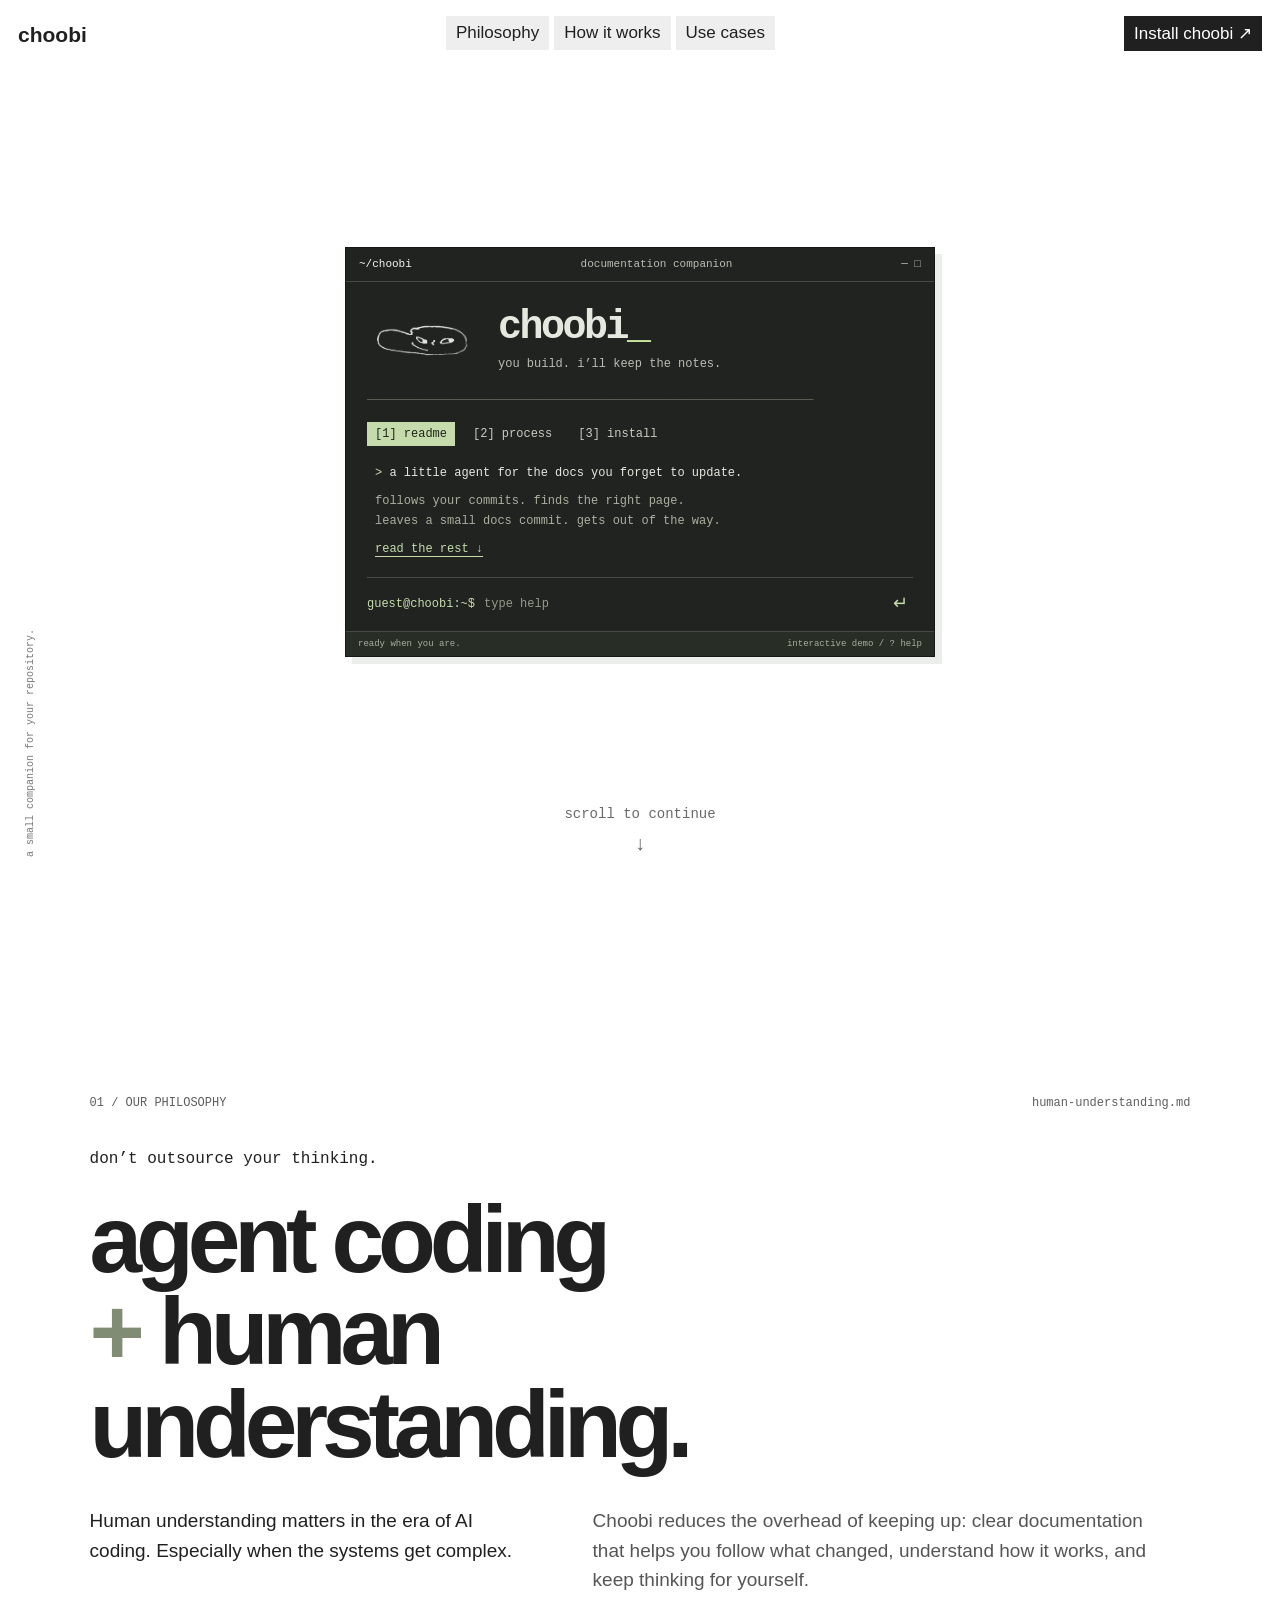
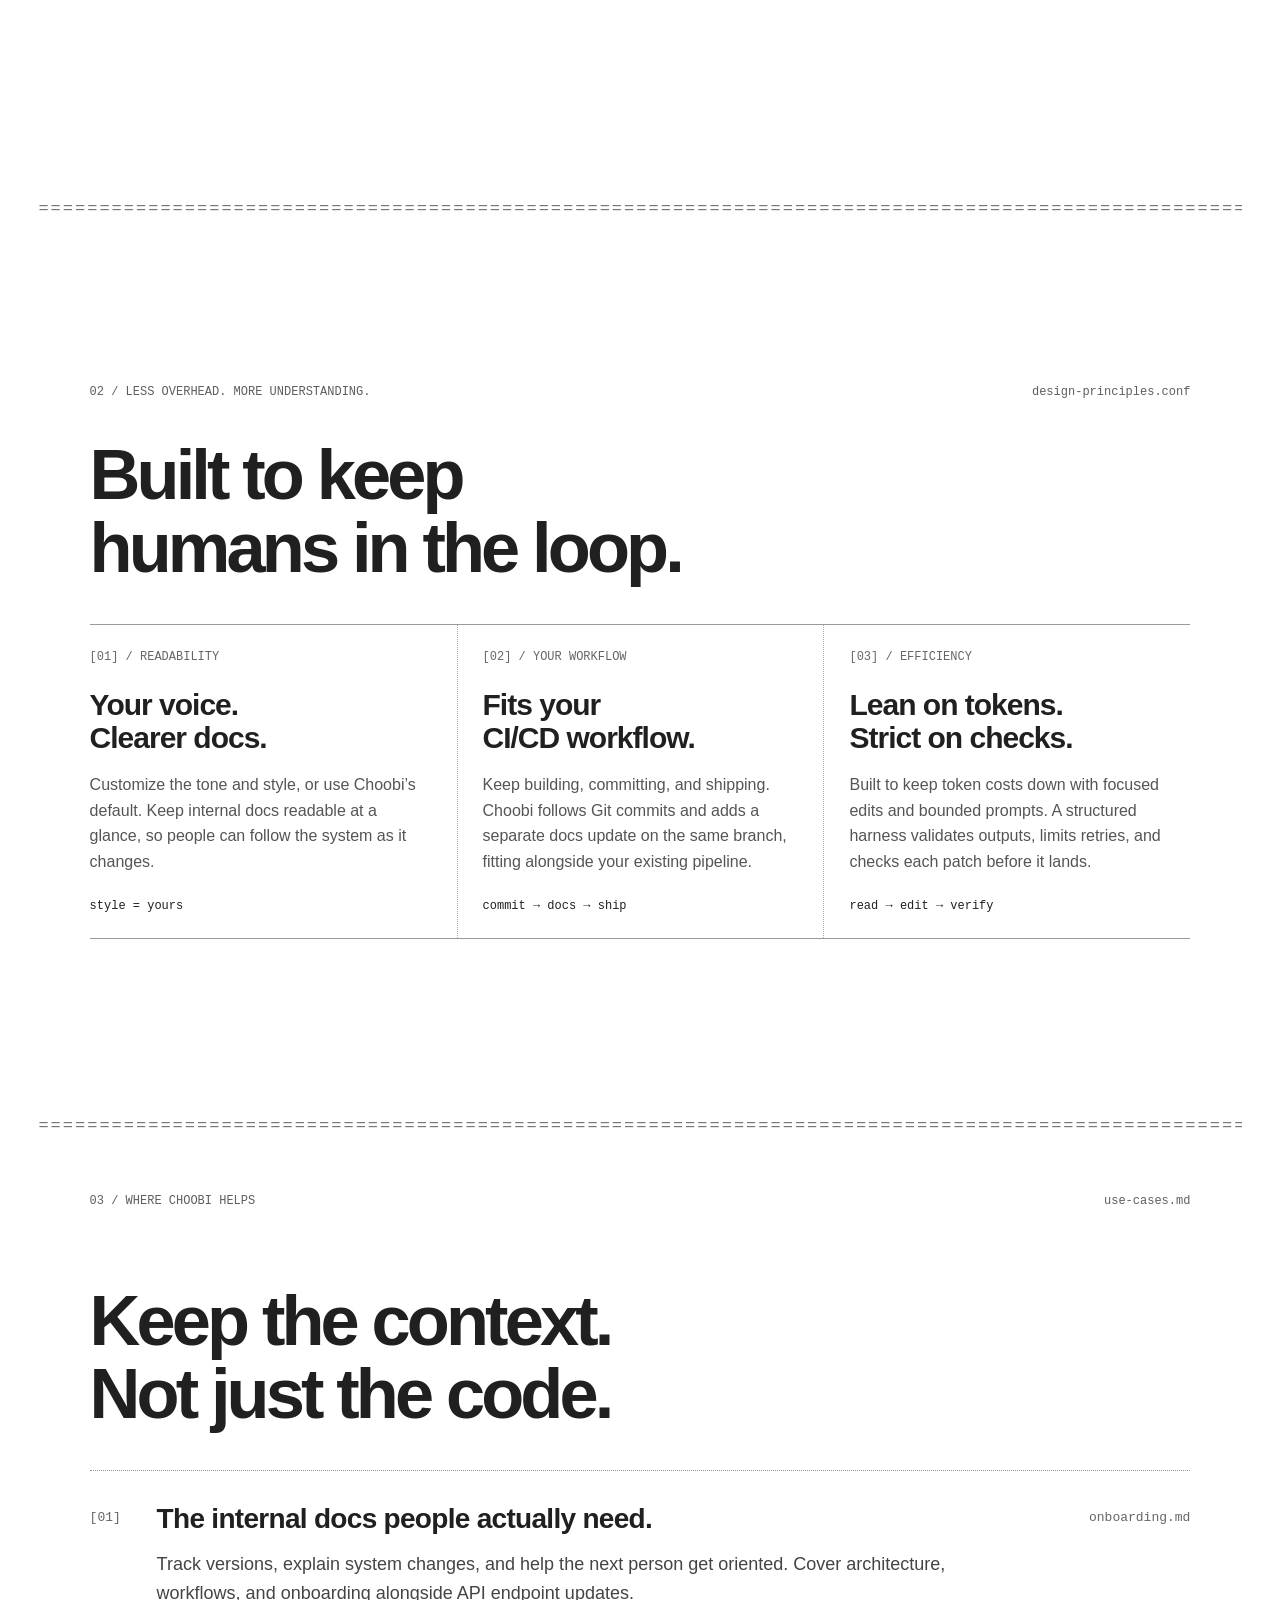
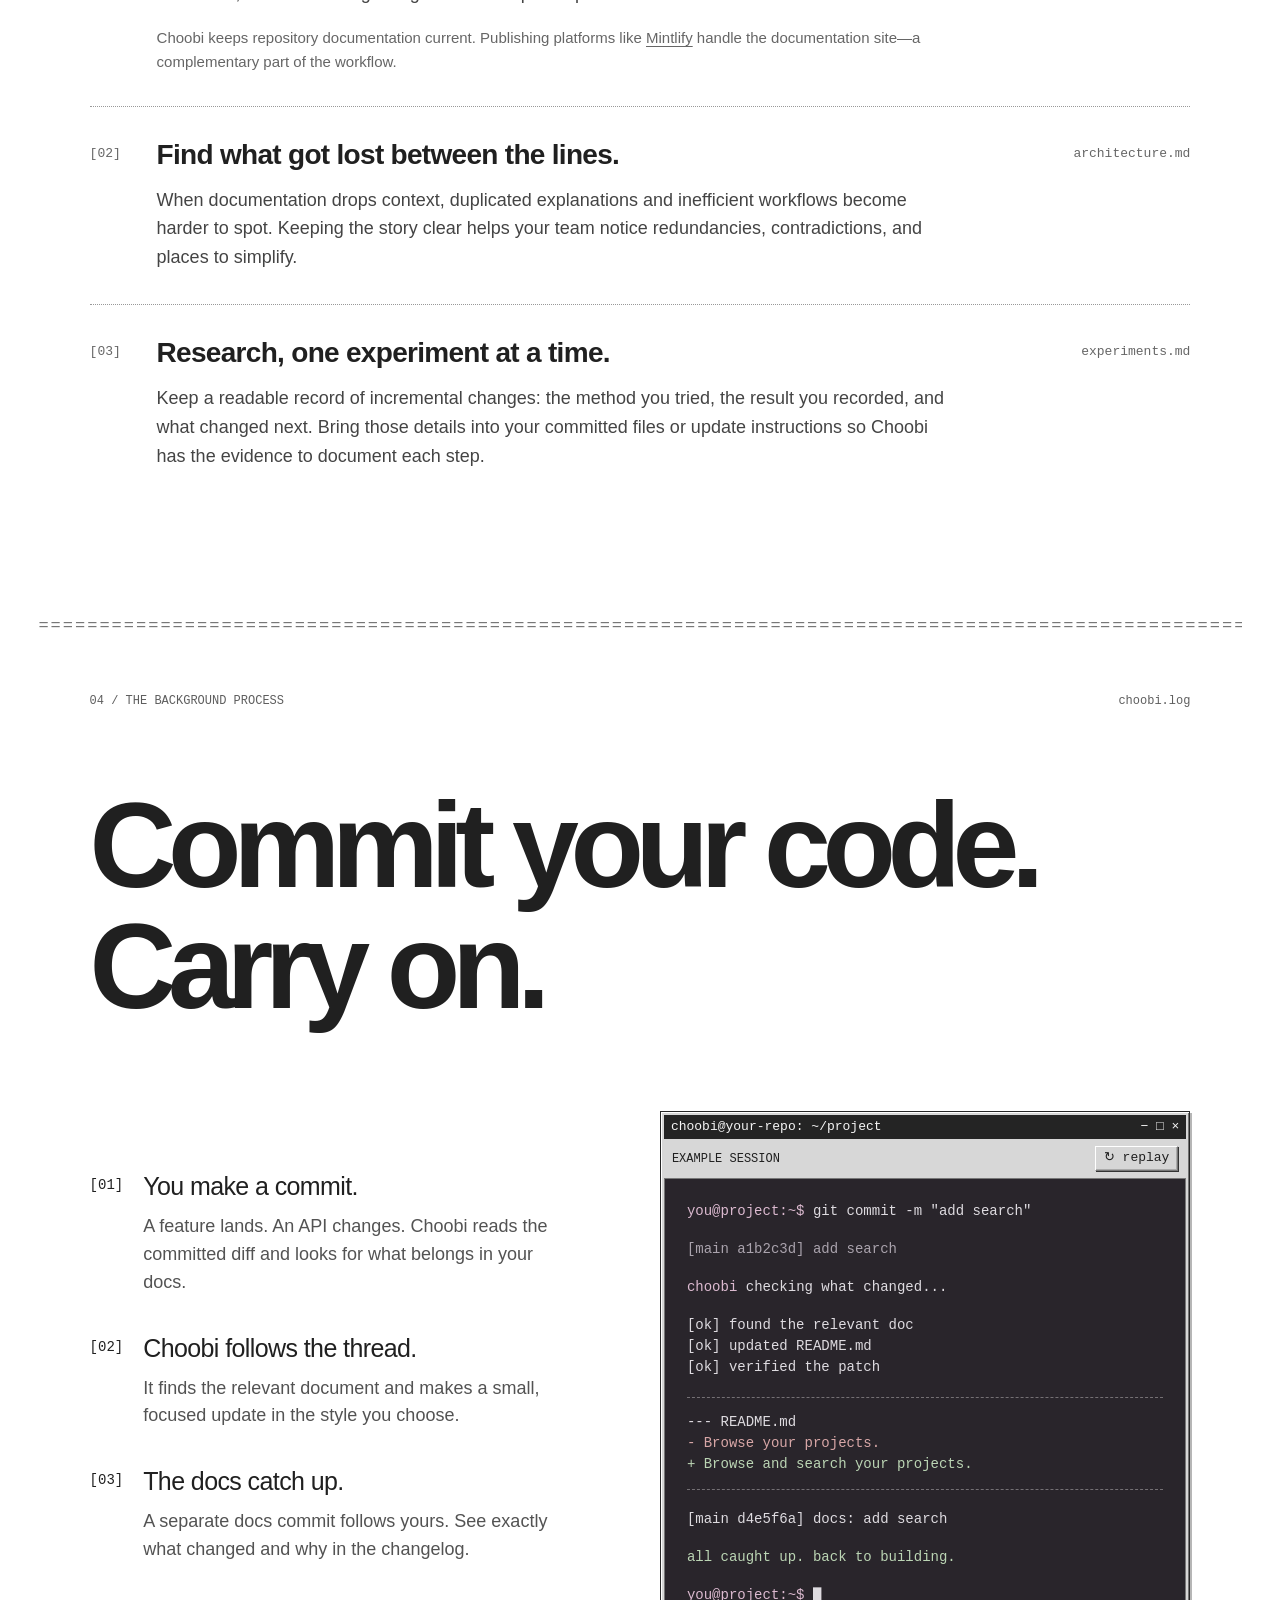
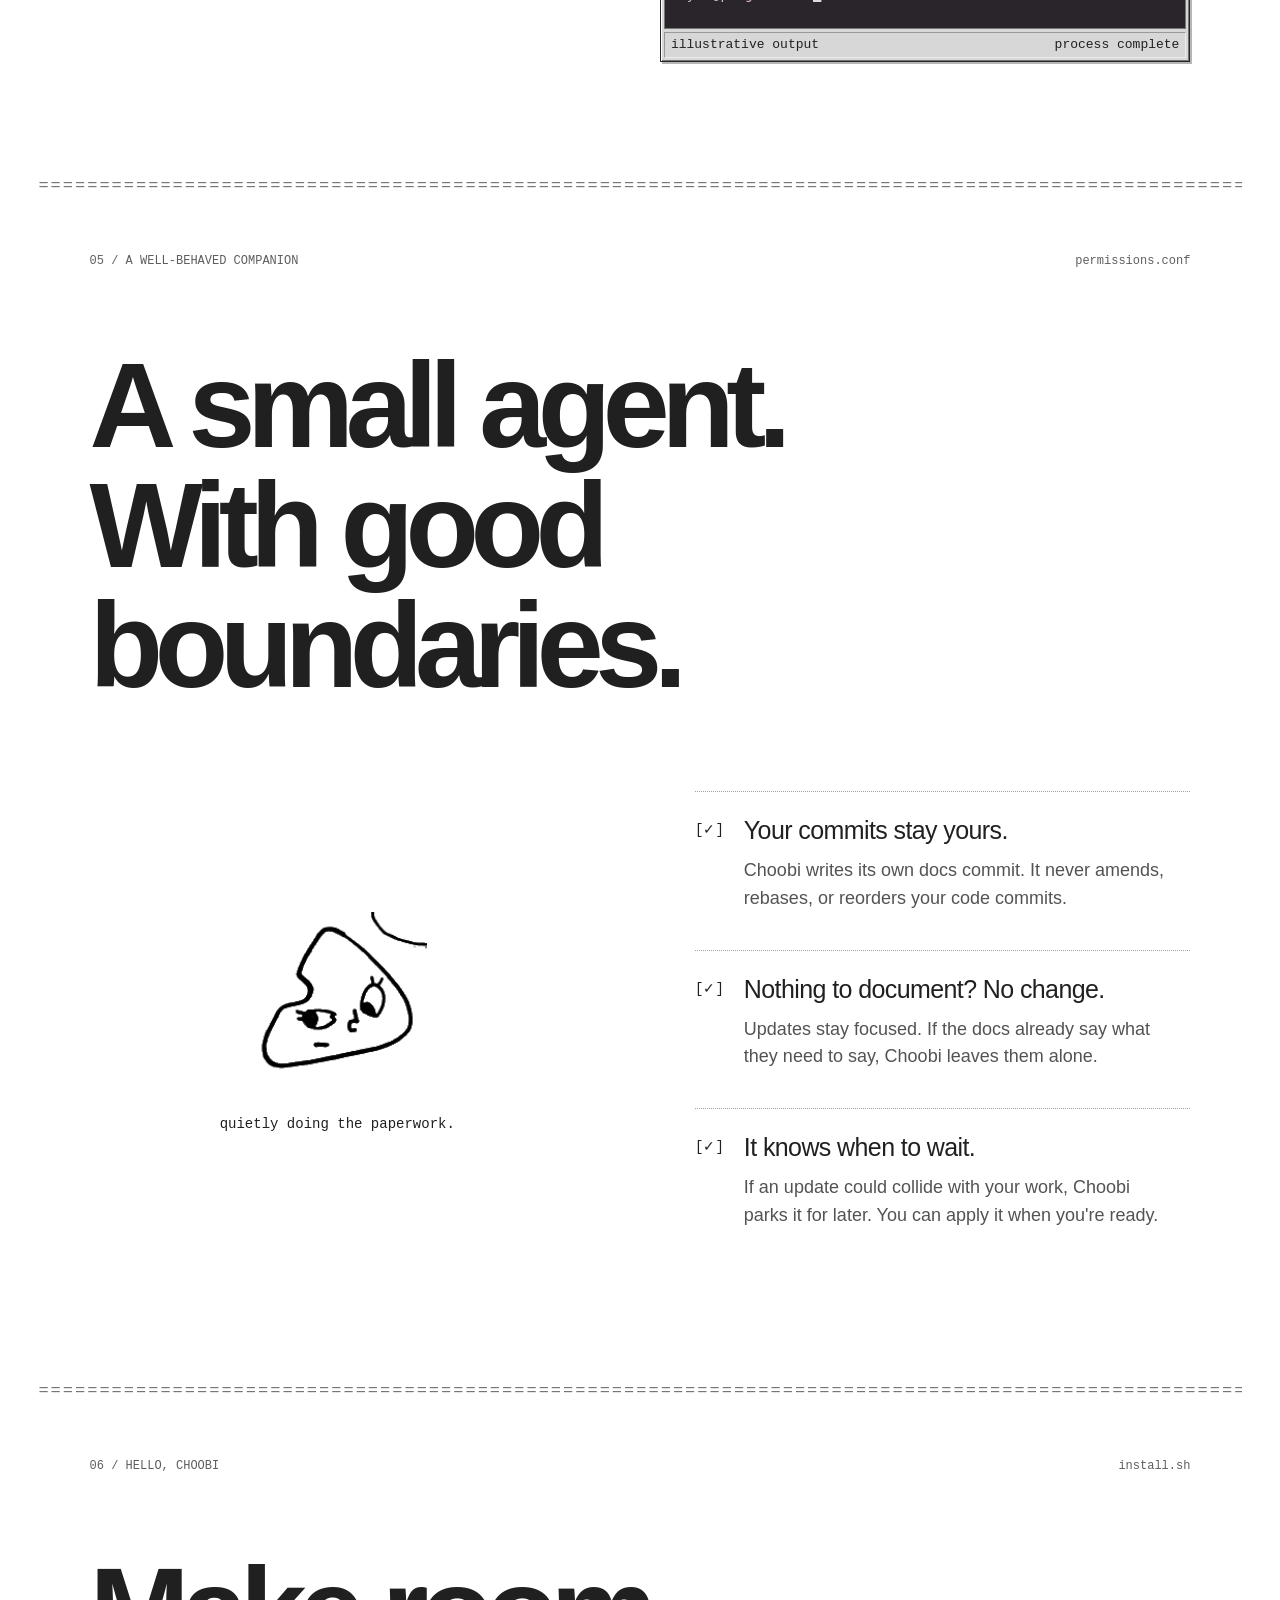
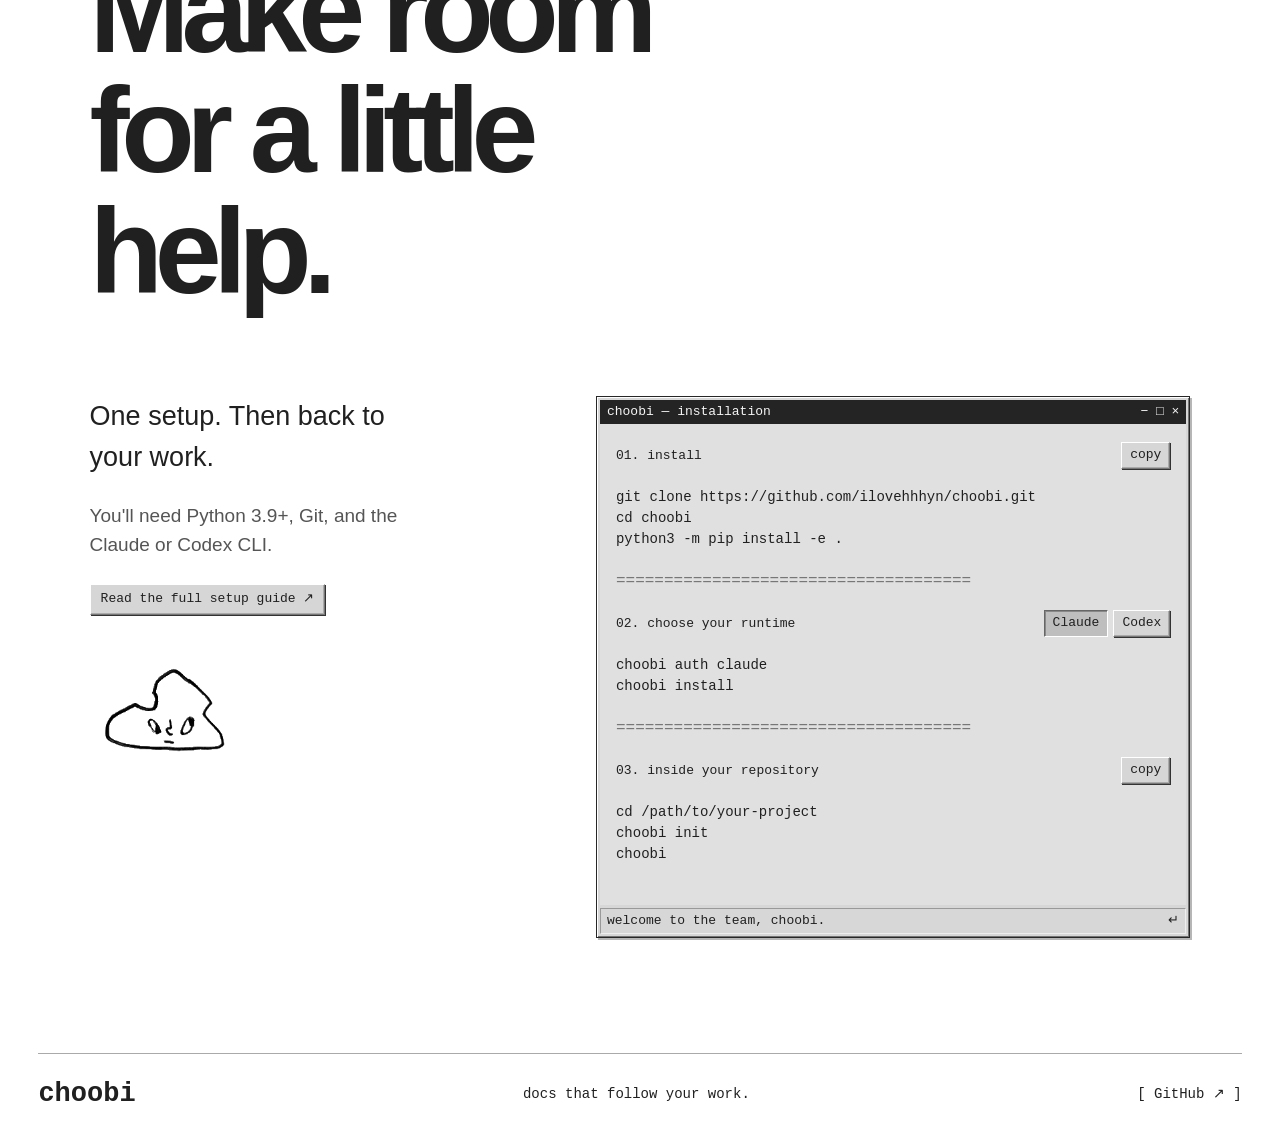
==== commit d6cf3baf: "Highlight human understanding philosophy, three benefits, and use cases" ====
--- a/index.html
+++ b/index.html
@@ -1,14 +1,18 @@
 <!doctype html>
-<html lang="en"><head><meta charset="UTF-8"><meta name="viewport" content="width=device-width,initial-scale=1"><meta name="description" content="Choobi is a documentation agent for Git repositories. You write the code. Choobi keeps the docs in step."><title>choobi — docs that follow your work.</title><link rel="stylesheet" href="style.b938a6798d45.css"><link rel="icon" href="assets/face-1.png"></head><body>
-<header class="nav"><a class="brand" href="#">choobi</a><nav aria-label="Main navigation"><a href="#about">About</a><a href="#workflow">How it works</a><a href="#boundaries">Good manners</a></nav><a class="nav-install" href="#install">Install choobi ↗</a></header>
+<html lang="en"><head><meta charset="UTF-8"><meta name="viewport" content="width=device-width,initial-scale=1"><meta name="description" content="Choobi is a documentation agent for Git repositories. You write the code. Choobi keeps the docs in step."><title>choobi — docs that follow your work.</title><link rel="stylesheet" href="style.e97e89a2dcd6.css"><link rel="icon" href="assets/face-1.png"></head><body>
+<header class="nav"><a class="brand" href="#">choobi</a><nav aria-label="Main navigation"><a href="#about">Philosophy</a><a href="#workflow">How it works</a><a href="#use-cases">Use cases</a></nav><a class="nav-install" href="#install">Install choobi ↗</a></header>
 <main><section class="desktop" aria-label="Meet Choobi"><div class="tui" aria-label="Choobi interactive terminal demo"><div class="tui-top"><span>~/choobi</span><span>documentation companion</span><span aria-hidden="true">─ □</span></div><div class="tui-heading"><button id="pet" aria-label="Say hello to Choobi"><img id="hero-face" src="assets/face-1.png" alt="Choobi's hand-drawn face"></button><div><h1>choobi<span class="tui-cursor" aria-hidden="true">_</span></h1><p>you build. i’ll keep the notes.</p></div></div><div class="tui-divider" aria-hidden="true">──────────────────────────────────────────────────────────────</div><div class="tui-nav" role="group" aria-label="Explore Choobi"><button data-screen="about" aria-pressed="true">[1] readme</button><button data-screen="workflow" aria-pressed="false">[2] process</button><button data-screen="install" aria-pressed="false">[3] install</button></div><div class="tui-panel" id="tui-panel" aria-live="polite"><p><span class="tui-mark">&gt;</span> a little agent for the docs you forget to update.</p><p class="tui-muted">follows your commits. finds the right page.<br>leaves a small docs commit. gets out of the way.</p><a id="tui-link" href="#about">read the rest ↓</a></div><form id="tui-form" class="tui-command"><label for="tui-input">guest@choobi:~$</label><input id="tui-input" autocomplete="off" autocapitalize="off" spellcheck="false" placeholder="type help" maxlength="80" aria-label="Try a demo command, such as help or hello"><button type="submit" aria-label="Run demo command">↵</button></form><div class="tui-status"><span id="hello" aria-live="polite">ready when you are.</span><span>interactive demo / ? help</span></div></div><a class="scroll-cue" href="#about">scroll to continue<br><span>↓</span></a><span class="desktop-note">a small companion for your repository.</span></section>
-<section class="statement page-section" id="about"><div class="section-meta"><span>01 / INTRODUCING CHOOBI</span><span>README.md</span></div><div class="intro-label">You build the thing .............. choobi keeps the notes.</div><h2>Your code<br>moves forward.<br>Your docs<br>should, too.</h2><div class="statement-bottom"><img src="assets/face-7.png" alt="A curious Choobi"><p>Meet choobi, a little documentation agent for your Git repository. It follows your code changes and keeps the relevant Markdown docs up to date, one focused edit at a time.</p></div></section>
+<section class="page-section philosophy" id="about"><div class="section-meta"><span>01 / OUR PHILOSOPHY</span><span>human-understanding.md</span></div><p class="philosophy-kicker">don’t outsource your thinking.</p><h2 aria-label="agent coding + human understanding">agent coding<br><span class="philosophy-plus">+</span> human<br>understanding.</h2><div class="philosophy-bottom"><p>Human understanding matters in the era of AI coding. Especially when the systems get complex.</p><p>Choobi reduces the overhead of keeping up: clear documentation that helps you follow what changed, understand how it works, and keep thinking for yourself.</p></div></section>
 <div class="ascii-divider" aria-hidden="true">================================================================================================================================================================================</div>
-<section class="page-section workflow" id="workflow"><div class="section-meta"><span>02 / THE BACKGROUND PROCESS</span><span>choobi.log</span></div><h2>Commit your code.<br>Carry on.</h2><div class="workflow-grid"><div class="steps"><article><span>[01]</span><div><h3>You make a commit.</h3><p>A feature lands. An API changes. Choobi reads the committed diff and looks for what belongs in your docs.</p></div></article><article><span>[02]</span><div><h3>Choobi follows the thread.</h3><p>It finds the relevant document and makes a small, focused update in the style you choose.</p></div></article><article><span>[03]</span><div><h3>The docs catch up.</h3><p>A separate docs commit follows yours. See exactly what changed and why in the changelog.</p></div></article></div><div class="window terminal-window"><div class="titlebar"><span>choobi@your-repo: ~/project</span><span aria-hidden="true">− □ ×</span></div><div class="terminal-toolbar"><span>EXAMPLE SESSION</span><button id="replay" class="retro-button">↻ replay</button></div><div class="terminal-screen" id="demo" aria-live="polite"><p><span class="prompt">you@project:~$</span> git commit -m "add search"</p><p class="muted">[main a1b2c3d] add search</p><p><span class="prompt">choobi</span> checking what changed...</p><p>  [ok] found the relevant doc<br>  [ok] updated README.md<br>  [ok] verified the patch</p><div class="terminal-diff"><span>--- README.md</span><del>- Browse your projects.</del><ins>+ Browse and search your projects.</ins></div><p>[main d4e5f6a] docs: add search</p><p class="terminal-success">all caught up. back to building.</p><p><span class="prompt">you@project:~$</span> <span class="cursor">█</span></p></div><div class="statusbar"><span>illustrative output</span><span>process complete</span></div></div></div></section>
+<section class="page-section benefits" id="benefits"><div class="section-meta"><span>02 / LESS OVERHEAD. MORE UNDERSTANDING.</span><span>design-principles.conf</span></div><h2>Built to keep<br>humans in the loop.</h2><div class="benefit-grid"><article><div class="benefit-label">[01] / READABILITY</div><h3>Your voice.<br>Clearer docs.</h3><p>Customize the tone and style, or use Choobi’s default. Keep internal docs readable at a glance, so people can follow the system as it changes.</p><code>style = yours</code></article><article><div class="benefit-label">[02] / YOUR WORKFLOW</div><h3>Fits your<br>CI/CD workflow.</h3><p>Keep building, committing, and shipping. Choobi follows Git commits and adds a separate docs update on the same branch, fitting alongside your existing pipeline.</p><code>commit → docs → ship</code></article><article><div class="benefit-label">[03] / EFFICIENCY</div><h3>Lean on tokens.<br>Strict on checks.</h3><p>Built to keep token costs down with focused edits and bounded prompts. A structured harness validates outputs, limits retries, and checks each patch before it lands.</p><code>read → edit → verify</code></article></div></section>
 <div class="ascii-divider" aria-hidden="true">================================================================================================================================================================================</div>
-<section class="page-section boundaries" id="boundaries"><div class="section-meta"><span>03 / A WELL-BEHAVED COMPANION</span><span>permissions.conf</span></div><h2>A small agent.<br>With good<br>boundaries.</h2><div class="boundary-grid"><div class="boundary-illustration"><img src="assets/face-13.png" alt="Choobi quietly keeping an eye on the docs"><p>quietly doing the paperwork.</p></div><div class="rules"><article><span>[✓]</span><div><h3>Your commits stay yours.</h3><p>Choobi writes its own docs commit. It never amends, rebases, or reorders your code commits.</p></div></article><article><span>[✓]</span><div><h3>Nothing to document? No change.</h3><p>Updates stay focused. If the docs already say what they need to say, Choobi leaves them alone.</p></div></article><article><span>[✓]</span><div><h3>It knows when to wait.</h3><p>If an update could collide with your work, Choobi parks it for later. You can apply it when you're ready.</p></div></article></div></div></section>
+<section class="page-section use-cases" id="use-cases"><div class="section-meta"><span>03 / WHERE CHOOBI HELPS</span><span>use-cases.md</span></div><h2>Keep the context.<br>Not just the code.</h2><div class="use-case-list"><article><span class="case-number">[01]</span><div><h3>The internal docs people actually need.</h3><p>Track versions, explain system changes, and help the next person get oriented. Cover architecture, workflows, and onboarding alongside API endpoint updates.</p><p class="case-note">Choobi keeps repository documentation current. Publishing platforms like <a href="https://www.mintlify.com/docs/quickstart">Mintlify</a> handle the documentation site—a complementary part of the workflow.</p></div><span class="case-file">onboarding.md</span></article><article><span class="case-number">[02]</span><div><h3>Find what got lost between the lines.</h3><p>When documentation drops context, duplicated explanations and inefficient workflows become harder to spot. Keeping the story clear helps your team notice redundancies, contradictions, and places to simplify.</p></div><span class="case-file">architecture.md</span></article><article><span class="case-number">[03]</span><div><h3>Research, one experiment at a time.</h3><p>Keep a readable record of incremental changes: the method you tried, the result you recorded, and what changed next. Bring those details into your committed files or update instructions so Choobi has the evidence to document each step.</p></div><span class="case-file">experiments.md</span></article></div></section>
 <div class="ascii-divider" aria-hidden="true">================================================================================================================================================================================</div>
-<section class="page-section install" id="install"><div class="section-meta"><span>04 / HELLO, CHOOBI</span><span>install.sh</span></div><h2>Make room<br>for a little<br>help.</h2><div class="install-grid"><div class="install-copy"><p>One setup. Then back to your work.</p><p>You'll need Python 3.9+, Git, and the Claude or Codex CLI.</p><a class="retro-button" href="https://github.com/ilovehhhyn/choobi#install">Read the full setup guide ↗</a><img src="assets/face-18.png" alt="Choobi says hello"></div><div class="window setup-window"><div class="titlebar"><span>choobi — installation</span><span aria-hidden="true">− □ ×</span></div><div class="setup-content"><div class="code-label"><span>01. install</span><button class="retro-button copy" data-copy="install-code">copy</button></div><pre id="install-code">git clone https://github.com/ilovehhhyn/choobi.git
+<section class="page-section workflow" id="workflow"><div class="section-meta"><span>04 / THE BACKGROUND PROCESS</span><span>choobi.log</span></div><h2>Commit your code.<br>Carry on.</h2><div class="workflow-grid"><div class="steps"><article><span>[01]</span><div><h3>You make a commit.</h3><p>A feature lands. An API changes. Choobi reads the committed diff and looks for what belongs in your docs.</p></div></article><article><span>[02]</span><div><h3>Choobi follows the thread.</h3><p>It finds the relevant document and makes a small, focused update in the style you choose.</p></div></article><article><span>[03]</span><div><h3>The docs catch up.</h3><p>A separate docs commit follows yours. See exactly what changed and why in the changelog.</p></div></article></div><div class="window terminal-window"><div class="titlebar"><span>choobi@your-repo: ~/project</span><span aria-hidden="true">− □ ×</span></div><div class="terminal-toolbar"><span>EXAMPLE SESSION</span><button id="replay" class="retro-button">↻ replay</button></div><div class="terminal-screen" id="demo" aria-live="polite"><p><span class="prompt">you@project:~$</span> git commit -m "add search"</p><p class="muted">[main a1b2c3d] add search</p><p><span class="prompt">choobi</span> checking what changed...</p><p>  [ok] found the relevant doc<br>  [ok] updated README.md<br>  [ok] verified the patch</p><div class="terminal-diff"><span>--- README.md</span><del>- Browse your projects.</del><ins>+ Browse and search your projects.</ins></div><p>[main d4e5f6a] docs: add search</p><p class="terminal-success">all caught up. back to building.</p><p><span class="prompt">you@project:~$</span> <span class="cursor">█</span></p></div><div class="statusbar"><span>illustrative output</span><span>process complete</span></div></div></div></section>
+<div class="ascii-divider" aria-hidden="true">================================================================================================================================================================================</div>
+<section class="page-section boundaries" id="boundaries"><div class="section-meta"><span>05 / A WELL-BEHAVED COMPANION</span><span>permissions.conf</span></div><h2>A small agent.<br>With good<br>boundaries.</h2><div class="boundary-grid"><div class="boundary-illustration"><img src="assets/face-13.png" alt="Choobi quietly keeping an eye on the docs"><p>quietly doing the paperwork.</p></div><div class="rules"><article><span>[✓]</span><div><h3>Your commits stay yours.</h3><p>Choobi writes its own docs commit. It never amends, rebases, or reorders your code commits.</p></div></article><article><span>[✓]</span><div><h3>Nothing to document? No change.</h3><p>Updates stay focused. If the docs already say what they need to say, Choobi leaves them alone.</p></div></article><article><span>[✓]</span><div><h3>It knows when to wait.</h3><p>If an update could collide with your work, Choobi parks it for later. You can apply it when you're ready.</p></div></article></div></div></section>
+<div class="ascii-divider" aria-hidden="true">================================================================================================================================================================================</div>
+<section class="page-section install" id="install"><div class="section-meta"><span>06 / HELLO, CHOOBI</span><span>install.sh</span></div><h2>Make room<br>for a little<br>help.</h2><div class="install-grid"><div class="install-copy"><p>One setup. Then back to your work.</p><p>You'll need Python 3.9+, Git, and the Claude or Codex CLI.</p><a class="retro-button" href="https://github.com/ilovehhhyn/choobi#install">Read the full setup guide ↗</a><img src="assets/face-18.png" alt="Choobi says hello"></div><div class="window setup-window"><div class="titlebar"><span>choobi — installation</span><span aria-hidden="true">− □ ×</span></div><div class="setup-content"><div class="code-label"><span>01. install</span><button class="retro-button copy" data-copy="install-code">copy</button></div><pre id="install-code">git clone https://github.com/ilovehhhyn/choobi.git
 cd choobi
 python3 -m pip install -e .</pre><div class="mini-divider" aria-hidden="true">=====================================</div><div class="code-label"><span>02. choose your runtime</span><div class="runtime-tabs" role="group" aria-label="Runtime"><button class="retro-button" aria-pressed="true" data-runtime="claude">Claude</button><button class="retro-button" aria-pressed="false" data-runtime="codex">Codex</button></div></div><pre id="runtime-code">choobi auth claude
 choobi install</pre><div class="mini-divider" aria-hidden="true">=====================================</div><div class="code-label"><span>03. inside your repository</span><button class="retro-button copy" data-copy="repo-code">copy</button></div><pre id="repo-code">cd /path/to/your-project
--- a/style.e97e89a2dcd6.css
+++ b/style.e97e89a2dcd6.css
@@ -0,0 +1,11 @@
+
+:root{--ink:#202020;--paper:#fff;--gray:#d7d7d7;--mono:'SFMono-Regular',Consolas,'Liberation Mono',monospace;--sans:Arial,Helvetica,sans-serif}*{box-sizing:border-box}html{scroll-behavior:smooth;scroll-padding-top:40px}body{margin:0;background:var(--paper);color:var(--ink);font-family:var(--sans)}a{color:inherit;text-decoration:none}button{font:inherit;color:inherit;cursor:pointer}button,a{-webkit-tap-highlight-color:transparent}a:focus-visible,button:focus-visible{outline:2px dashed #9d3f88;outline-offset:5px}.nav{position:absolute;top:16px;left:18px;right:18px;display:flex;justify-content:space-between;align-items:start;gap:20px;z-index:5}.nav a{display:block;background:#eee;padding:7px 10px;font-size:17px}.nav .brand{font-weight:700;font-size:21px;background:#fff;padding-left:0}.nav nav{display:flex;gap:5px}.nav .nav-install{background:var(--ink);color:white}.nav a:hover{background:#d5d5d5;color:#111}.desktop{min-height:740px;height:100svh;position:relative;display:grid;place-items:center;padding:110px 20px 130px}.window{background:var(--gray);border:1px solid #272727;padding:3px;box-shadow:inset 1px 1px #fff,inset -1px -1px #737373,2px 2px 0 #b6b6b6;font-family:var(--mono)}.welcome-window{width:356px;max-width:100%;transform:translateY(18px)}.titlebar{display:flex;justify-content:space-between;align-items:center;gap:15px;background:#242424;color:#f5f5f5;padding:5px 7px;font:16px/1.1 var(--mono)}.titlebar>span:last-child{white-space:nowrap}.window-menu{font:14px var(--mono);padding:6px 8px;border-bottom:1px solid #a2a2a2}.welcome-content{display:flex;flex-direction:column;align-items:center;padding:23px 12px 24px}.welcome-content button{background:none;border:0;padding:0;width:150px;height:71px}.welcome-content img{width:100%;height:100%;object-fit:contain;mix-blend-mode:multiply;transition:transform .18s}.welcome-content button:hover img{transform:rotate(-6deg)}.welcome-content h1{font:700 35px var(--mono);margin:8px 0 3px;letter-spacing:-1px}.welcome-content p{font:16px var(--mono);margin:0 0 23px}.retro-button{display:inline-block;border:1px solid #777;border-top-color:white;border-left-color:white;background:#d6d6d6;box-shadow:1px 1px 0 #333,inset -1px -1px #aaa;padding:7px 10px;font:15px/1.15 var(--mono);border-radius:0}.retro-button:hover{background:#e9e9e9}.retro-button:active,.retro-button[aria-pressed=true]{border-color:#666;border-bottom-color:white;border-right-color:white;box-shadow:inset 1px 1px #888;background:#bebebe}.statusbar{margin-top:3px;display:flex;justify-content:space-between;gap:12px;padding:4px 6px;border:1px solid #999;border-bottom-color:#eee;border-right-color:#eee;font:13px/1.2 var(--mono)}.scroll-cue{position:absolute;bottom:37px;left:50%;transform:translateX(-50%);font:14px/1.8 var(--mono);text-align:center;color:#696969}.scroll-cue span{font-size:20px}.desktop-note{position:absolute;bottom:43px;left:25px;font:12px var(--mono);color:#777;writing-mode:vertical-rl;transform:rotate(180deg)}.page-section{max-width:1480px;margin:auto;padding:60px 7% 115px;position:relative}.section-meta{display:flex;justify-content:space-between;gap:20px;font:14px var(--mono);margin-bottom:77px;color:#5e5e5e}.statement{padding-top:32px}.statement:before,.statement:after{content:'';position:absolute;top:0;width:11px;height:11px;border-top:1px solid #888}.statement:before{left:3%;border-left:1px solid #888}.statement:after{right:3%;border-right:1px solid #888}.intro-label{text-align:center;font-size:17px;margin-bottom:45px}.statement h2{font-size:clamp(68px,10.8vw,168px);text-align:center;line-height:.97;letter-spacing:-.075em;font-weight:700;margin:0}.statement-bottom{display:flex;align-items:center;justify-content:space-between;gap:60px;max-width:930px;margin:75px auto 0}.statement-bottom img{width:185px;height:125px;object-fit:contain}.statement-bottom p{font-size:23px;line-height:1.5;max-width:630px;margin:0}.ascii-divider{margin:0 3%;white-space:nowrap;overflow:hidden;font:17px/1 var(--mono);letter-spacing:2px;color:#777;user-select:none}.workflow h2,.boundaries h2,.install h2{font-size:clamp(64px,9.4vw,144px);line-height:1;letter-spacing:-.07em;margin:0 0 85px;font-weight:700}.workflow-grid{display:grid;grid-template-columns:1fr 1.1fr;gap:8%;align-items:center}.steps article,.rules article{display:flex;gap:20px;margin-bottom:37px}.steps article>span,.rules article>span{font:17px var(--mono);padding-top:5px}.steps h3,.rules h3{font-weight:500;font-size:25px;letter-spacing:-.6px;margin:0 0 12px}.steps p,.rules p{font-size:18px;line-height:1.55;margin:0;max-width:430px;color:#535353}.terminal-toolbar{padding:7px 8px;display:flex;justify-content:space-between;align-items:center;font:12px var(--mono)}.terminal-toolbar button{font-size:13px;padding:4px 8px}.terminal-screen{background:#29252b;color:#dedbe0;padding:22px;font:16px/1.5 var(--mono);min-height:402px;border:1px solid #777;overflow-wrap:anywhere}.terminal-screen p{margin:0 0 17px}.terminal-screen p:last-child{margin-bottom:0}.prompt{color:#dcbad0}.muted{color:#aaa3ad}.terminal-diff{border-top:1px dashed #747074;border-bottom:1px dashed #747074;padding:14px 0;margin:19px 0}.terminal-diff>*{display:block;text-decoration:none}.terminal-diff del{color:#d8a7a7}.terminal-diff ins,.terminal-success{color:#bbd5b4}.cursor{animation:blink 1.1s steps(1) infinite}.boundary-grid{display:grid;grid-template-columns:1fr 1fr;gap:10%;align-items:center}.boundary-illustration{text-align:center}.boundary-illustration img{width:270px;max-width:85%;height:170px;object-fit:contain}.boundary-illustration p{font:14px var(--mono);margin-top:30px}.rules article{border-top:1px dotted #a1a1a1;padding-top:24px}.install-grid{display:grid;grid-template-columns:.8fr 1.2fr;gap:10%;align-items:start}.install-copy>p:first-child{font-size:27px;color:var(--ink)}.install-copy p{font-size:19px;line-height:1.5;color:#555;max-width:340px;margin:0 0 25px}.install-copy img{display:block;width:150px;height:100px;object-fit:contain;margin-top:45px}.setup-content{padding:18px 16px;background:#e0e0e0}.code-label{display:flex;align-items:center;justify-content:space-between;gap:12px;font:16px var(--mono)}.runtime-tabs{display:flex;gap:5px}.code-label button{font-size:13px;padding:5px 8px}pre{font:16px/1.5 var(--mono);white-space:pre-wrap;overflow-wrap:anywhere;margin:18px 0 22px}.mini-divider{overflow:hidden;white-space:nowrap;font:16px var(--mono);color:#777;margin:0 0 20px}.setup-window,.install-grid>div,.workflow-grid>div{min-width:0}footer{border-top:1px solid #aaa;margin:0 3%;padding:25px 0 35px;display:flex;justify-content:space-between;align-items:center;gap:20px;font:14px var(--mono)}footer>a:first-child{font-size:27px;font-weight:700}@keyframes blink{50%{opacity:0}}@media(min-width:1600px){.desktop{max-height:1100px}}@media(max-width:900px){.page-section{padding-left:6%;padding-right:6%}.workflow-grid,.install-grid{grid-template-columns:1fr;gap:30px}.terminal-window{max-width:620px;width:100%;justify-self:center}.boundary-grid{gap:5%}.statement-bottom{gap:25px}.statement-bottom p{font-size:20px}.install-copy img{display:none}.install-copy p{max-width:100%}.setup-window{width:100%;max-width:650px}.workflow h2,.boundaries h2,.install h2{margin-bottom:55px}.nav a{font-size:15px}}@media(max-width:600px){.nav{left:12px;right:12px;top:12px;gap:12px;flex-wrap:wrap}.nav nav{order:3;justify-content:center;width:100%;gap:4px}.nav nav a{font-size:14px;padding:5px 9px}.nav .brand{font-size:20px}.nav .nav-install{font-size:14px}.desktop{height:100svh;min-height:660px;padding:130px 22px}.welcome-window{width:320px;transform:none}.desktop-note{display:none}.welcome-content{padding:20px 9px}.welcome-content .retro-button{font-size:14px}.page-section{padding:42px 6% 65px}.section-meta{font-size:12px;margin-bottom:45px}.intro-label{font-size:14px;line-height:1.5;max-width:270px;margin:0 auto 35px}.statement h2{font-size:clamp(49px,12.5vw,75px);letter-spacing:-.065em}.statement-bottom{flex-direction:column;gap:20px;margin-top:45px}.statement-bottom img{width:110px;height:65px;align-self:flex-start}.statement-bottom p{font-size:19px}.workflow h2,.boundaries h2,.install h2{font-size:clamp(49px,12vw,72px);letter-spacing:-.065em;margin-bottom:43px}.steps article,.rules article{gap:13px}.steps h3,.rules h3{font-size:22px}.steps p,.rules p{font-size:17px}.terminal-screen{font-size:14px;padding:15px;min-height:390px}.titlebar{font-size:14px}.boundary-grid{grid-template-columns:1fr;gap:35px}.boundary-illustration img{width:150px;height:100px}.boundary-illustration p{margin-top:15px}.code-label{font-size:14px;flex-wrap:wrap}.setup-content{padding:16px 12px}pre{font-size:14px}.statusbar{font-size:12px}.install-copy>p:first-child{font-size:23px}footer{flex-wrap:wrap;font-size:12px}footer>span{order:3;width:100%}.ascii-divider{font-size:14px}}@media(prefers-reduced-motion:reduce){html{scroll-behavior:auto}*,*:before,*:after{animation:none!important;transition:none!important}}
+
+/* The opening is a small, functional terminal demo. */
+.desktop{min-height:760px}.tui{width:590px;max-width:100%;background:#202320;color:#e5e8df;padding:0 21px;font:12px/1.6 var(--mono);border:1px solid #151815;box-shadow:7px 7px 0 #eceeeb;transform:translateY(12px)}.tui-top{display:flex;justify-content:space-between;gap:15px;margin:0 -21px;padding:8px 13px;border-bottom:1px solid #454b43;color:#b8beb3;font-size:11px}.tui-top>span:first-child{color:#f5f6f1}.tui-heading{display:flex;align-items:center;gap:25px;padding:25px 4px 17px}.tui-heading #pet{width:102px;height:67px;padding:0;border:0;background:none;flex-shrink:0}.tui-heading img{height:100%;width:100%;object-fit:contain;filter:invert(1);opacity:.88;transition:transform .15s}.tui-heading button:hover img{transform:rotate(-7deg)}.tui-heading h1{font:700 40px/1 var(--mono);letter-spacing:-2.5px;margin:0 0 7px}.tui-heading p{margin:0;color:#b8beb3;font-size:12px}.tui-cursor{color:#cae59e}.tui-divider{overflow:hidden;white-space:nowrap;color:#62695d;font-size:12px}.tui-nav{display:flex;gap:10px;margin:12px 0 8px}.tui-nav button{font:12px var(--mono);background:none;border:0;padding:5px 8px;color:#c7cec0}.tui-nav button[aria-pressed=true]{background:#c6dbac;color:#20251b}.tui-nav button:hover{box-shadow:inset 0 -1px #c6dbac}.tui-panel{min-height:123px;padding:2px 8px 12px;font:12px/1.65 var(--mono)}.tui-panel p{margin:8px 0}.tui-mark{color:#c6dbac}.tui-muted{color:#a8b09f}.tui-panel a{color:#c6dbac;text-decoration:underline;text-underline-offset:4px}.tui-command{border-top:1px solid #454b43;display:flex;align-items:center;gap:9px;padding:12px 0;color:#c6dbac}.tui-command label{white-space:nowrap}.tui-command input{min-width:0;width:100%;font:12px var(--mono);background:none;border:0;color:#f1f4ed;outline:none;padding:4px 0;border-bottom:1px solid transparent;border-radius:0}.tui-command input:focus{border-bottom-color:#8c9a7a}.tui-command input::placeholder{color:#929b89}.tui-command button{background:none;border:0;color:#c6dbac;font-size:18px;padding:0 5px}.tui-status{display:flex;justify-content:space-between;gap:12px;margin:0 -21px;padding:5px 12px;border-top:1px solid #454b43;font-size:9px;color:#a8b09f;background:#282d26}.tui a:focus-visible,.tui button:focus-visible{outline-color:#d6efb7}.statement h2{letter-spacing:-.065em}.terminal-screen{font-size:14px}.section-meta{font-size:12px}.steps article>span,.rules article>span{font-size:14px}.titlebar{font-size:13px}pre{font-size:14px}.retro-button{font-size:13px}.code-label{font-size:13px}.desktop-note{font-size:10px}
+@media(max-width:600px){.desktop{min-height:680px;padding-left:14px;padding-right:14px}.tui{padding:0 13px;transform:none}.tui-top{margin:0 -13px;padding:7px 9px;font-size:9px;gap:7px}.tui-top>span:nth-child(2){display:none}.tui-heading{gap:16px;padding:20px 2px 13px}.tui-heading #pet{width:75px;height:53px}.tui-heading h1{font-size:32px}.tui-heading p{font-size:10px}.tui-nav{gap:3px}.tui-nav button{font-size:10px;padding:6px 5px}.tui-panel{font-size:11px;min-height:145px;padding-left:4px;padding-right:4px}.tui-command{font-size:10px;gap:5px}.tui-command input{font-size:11px}.tui-status{margin:0 -13px;padding:6px 9px;font-size:9px}.tui-status>span:last-child{display:none}.statement h2{font-size:clamp(43px,11.9vw,70px)}.workflow h2,.boundaries h2,.install h2{font-size:clamp(43px,11.5vw,70px)}.terminal-screen{font-size:12px}.titlebar{font-size:11px}pre{font-size:12px}.code-label{font-size:12px}.code-label button{font-size:11px}}
+.desktop{grid-template-columns:minmax(0,1fr)}.tui{min-width:0;width:min(590px,100%)}
+
+/* Narrative screens: philosophy, three principles, then concrete uses. */
+.philosophy,.benefits{min-height:100svh;display:flex;flex-direction:column;justify-content:center;padding-top:55px;padding-bottom:65px}.philosophy .section-meta,.benefits .section-meta{margin-bottom:40px}.philosophy-kicker{font:16px var(--mono);margin:0 0 25px}.philosophy h2{font-size:clamp(58px,7.4vw,112px);font-weight:700;line-height:.98;letter-spacing:-.065em;margin:0}.philosophy-plus{color:#818c74}.philosophy-bottom{display:grid;grid-template-columns:1fr 1.35fr;gap:7%;margin-top:35px;max-width:1080px}.philosophy-bottom p{font-size:19px;line-height:1.55;margin:0}.philosophy-bottom p:last-child{color:#555}.benefits h2,.use-cases h2{font-size:clamp(44px,5.5vw,80px);font-weight:700;line-height:1.03;letter-spacing:-.055em;margin:0 0 40px}.benefit-grid{display:grid;grid-template-columns:repeat(3,minmax(0,1fr));border-top:1px solid #999;border-bottom:1px solid #999}.benefit-grid article{padding:25px 25px 25px 0;display:flex;flex-direction:column}.benefit-grid article+article{border-left:1px dotted #aaa;padding-left:25px}.benefit-label{font:12px var(--mono);color:#666;margin-bottom:25px}.benefit-grid h3{font-size:30px;line-height:1.08;letter-spacing:-1px;margin:0 0 18px}.benefit-grid p{font-size:16px;line-height:1.6;margin:0 0 24px;color:#555}.benefit-grid code{font:12px var(--mono);margin-top:auto}.use-case-list article{display:grid;grid-template-columns:45px 1fr 150px;gap:22px;padding:32px 0;border-top:1px dotted #999}.case-number,.case-file{font:13px var(--mono);color:#666;padding-top:7px}.case-file{text-align:right}.use-case-list h3{font-size:28px;letter-spacing:-.7px;margin:0 0 15px}.use-case-list p{font-size:18px;line-height:1.6;margin:0;max-width:800px;color:#444}.use-case-list .case-note{font-size:15px;color:#666;margin-top:18px}.case-note a{text-decoration:underline;text-underline-offset:3px}
+@media(max-width:700px){.philosophy,.benefits{min-height:auto;padding-top:45px;padding-bottom:55px}.philosophy h2{font-size:clamp(42px,10.7vw,68px)}.philosophy-kicker{font-size:13px}.philosophy-bottom{grid-template-columns:1fr;gap:18px;margin-top:30px}.philosophy-bottom p{font-size:17px}.benefits h2,.use-cases h2{font-size:clamp(37px,9.4vw,60px)}.benefit-grid{grid-template-columns:1fr}.benefit-grid article{padding:24px 0}.benefit-grid article+article{padding-left:0;border-left:0;border-top:1px dotted #aaa}.benefit-label{margin-bottom:18px}.benefit-grid h3{font-size:28px}.use-case-list article{grid-template-columns:32px 1fr;gap:12px}.case-file{grid-column:2;text-align:left}.use-case-list h3{font-size:24px}.use-case-list p{font-size:16px}.use-cases .section-meta{margin-bottom:35px}}
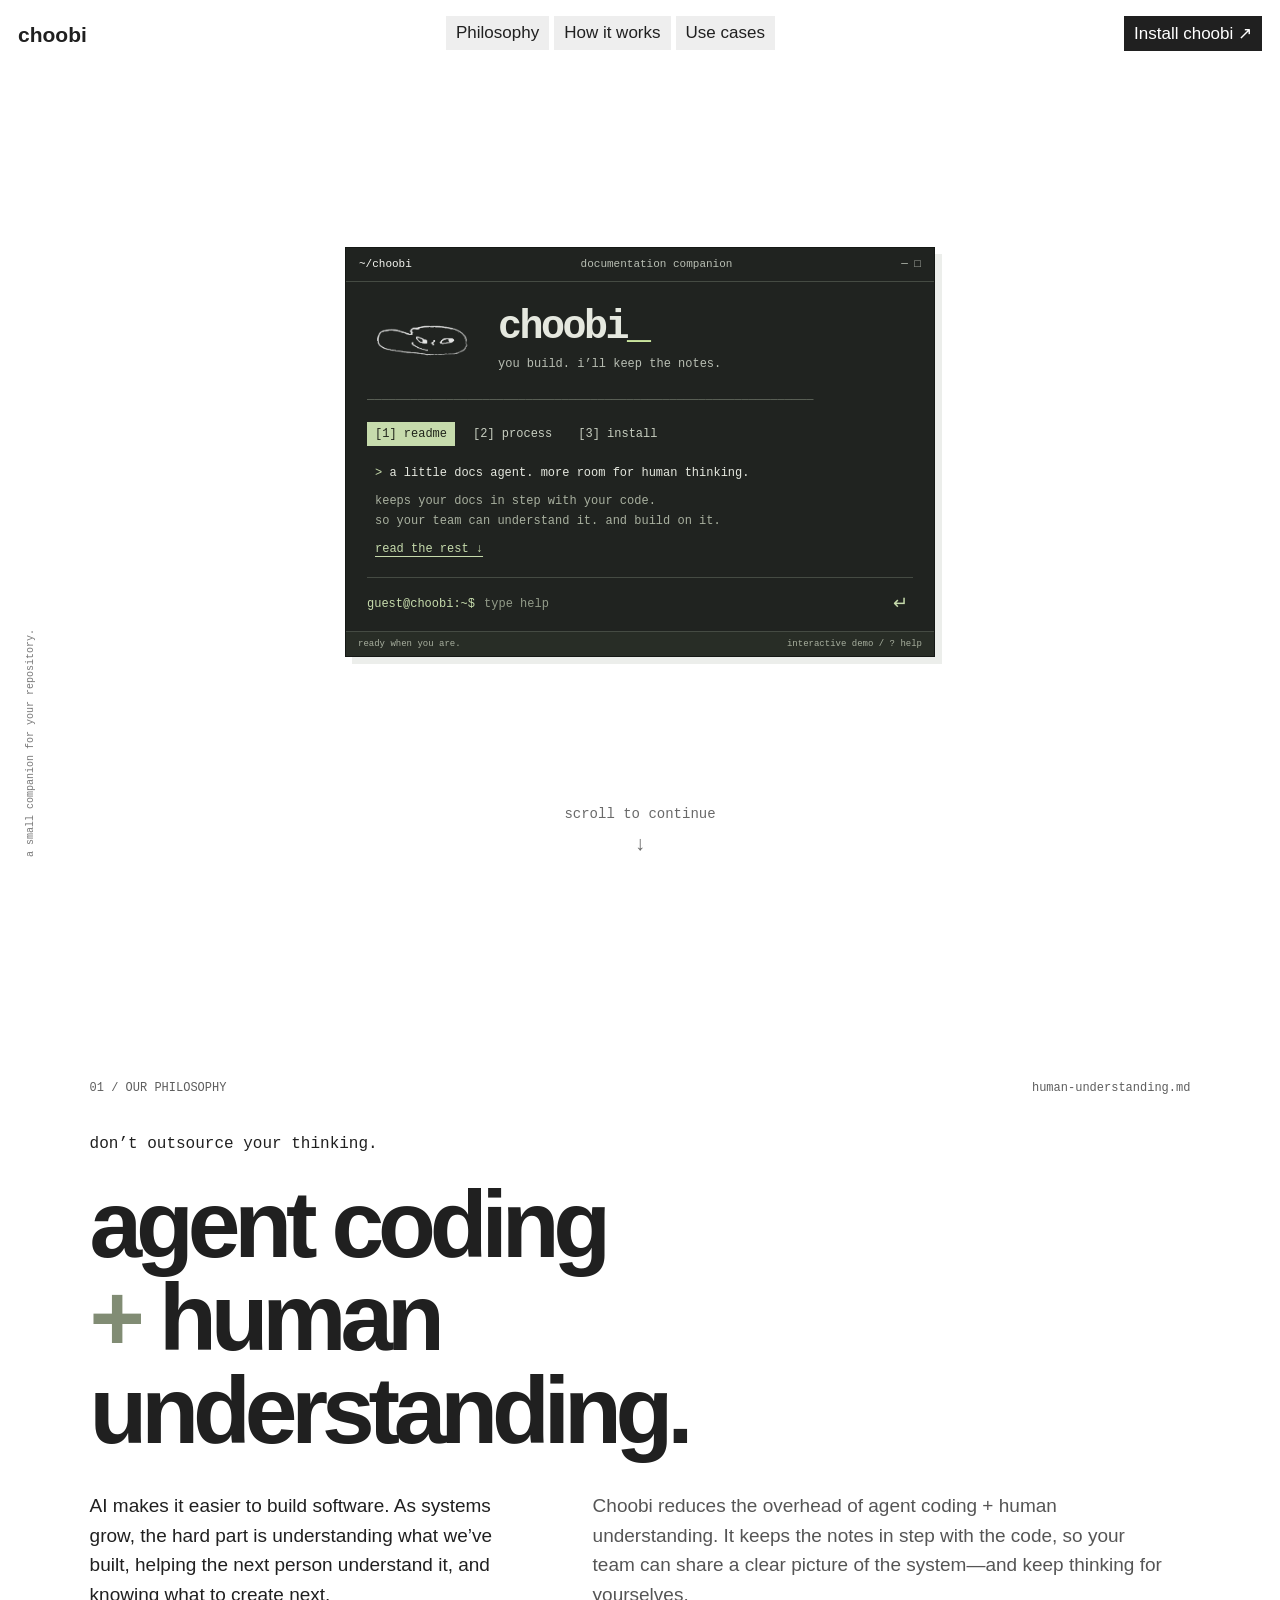
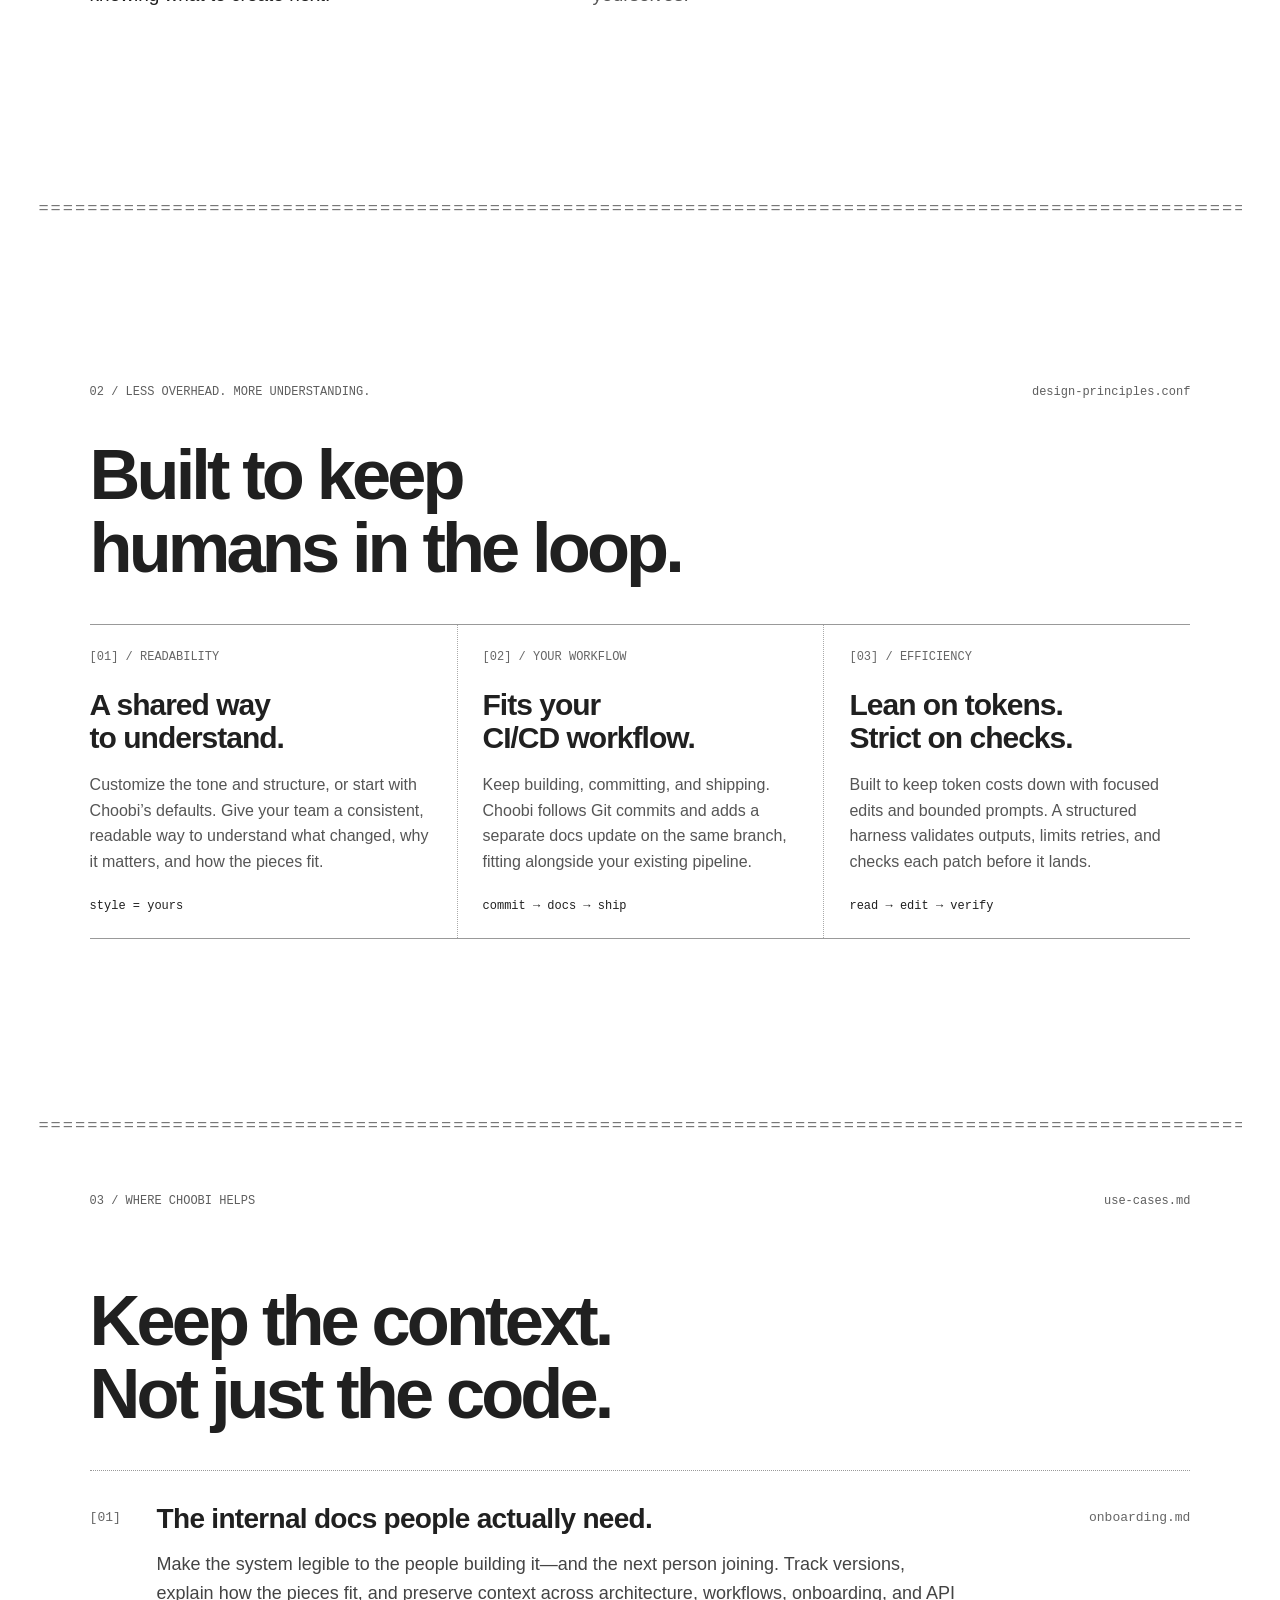
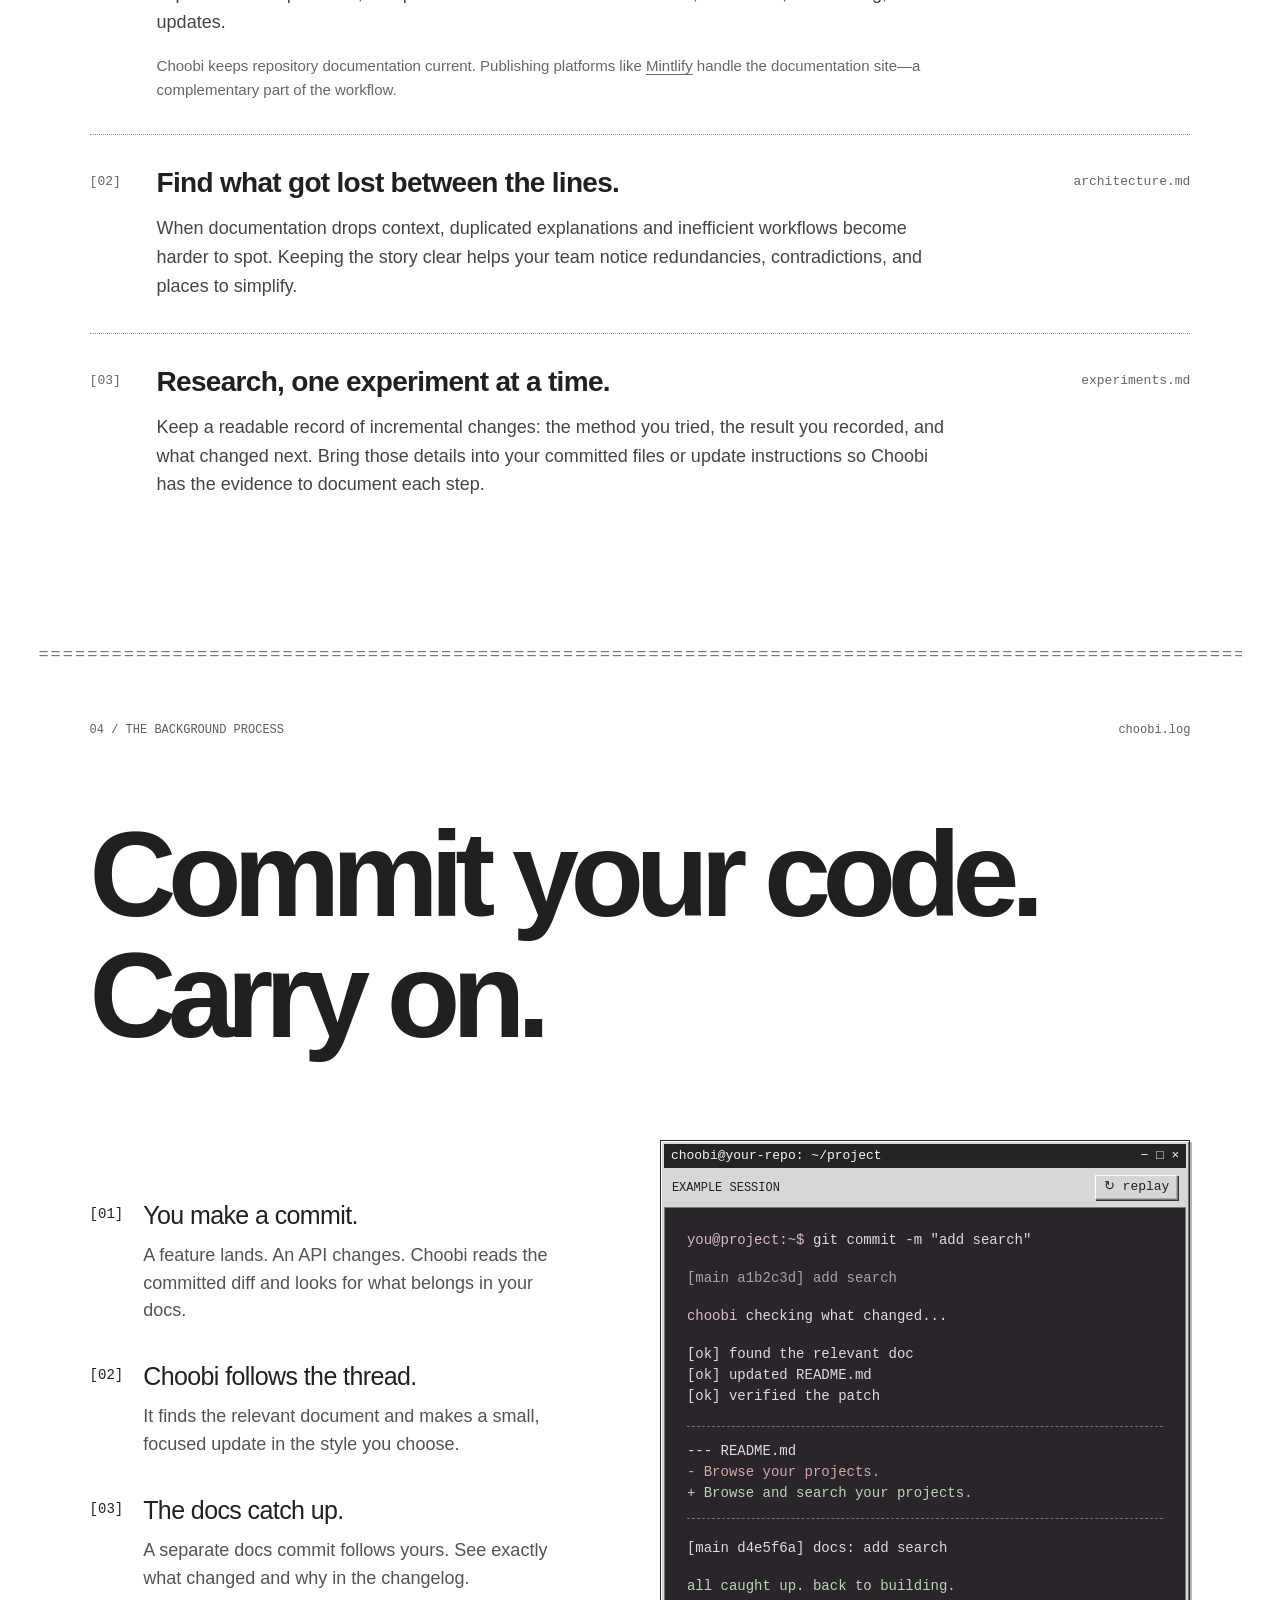
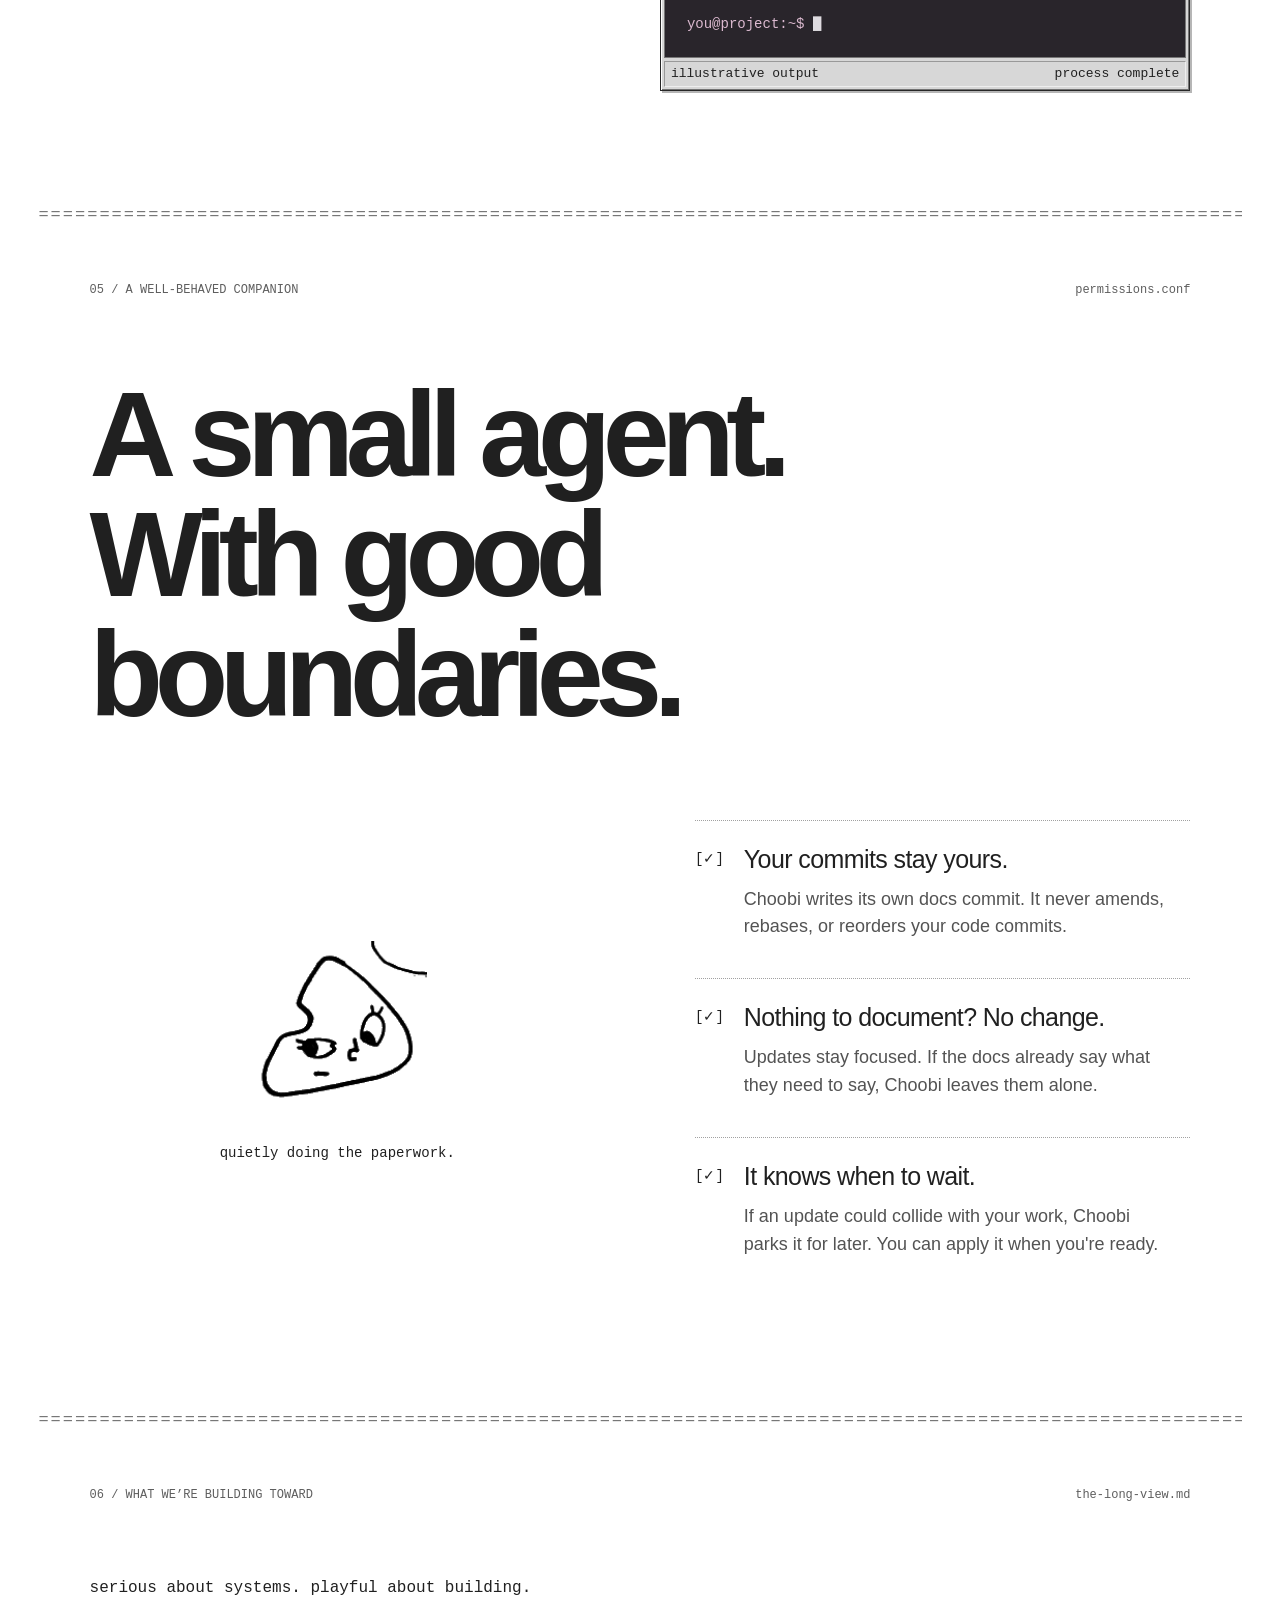
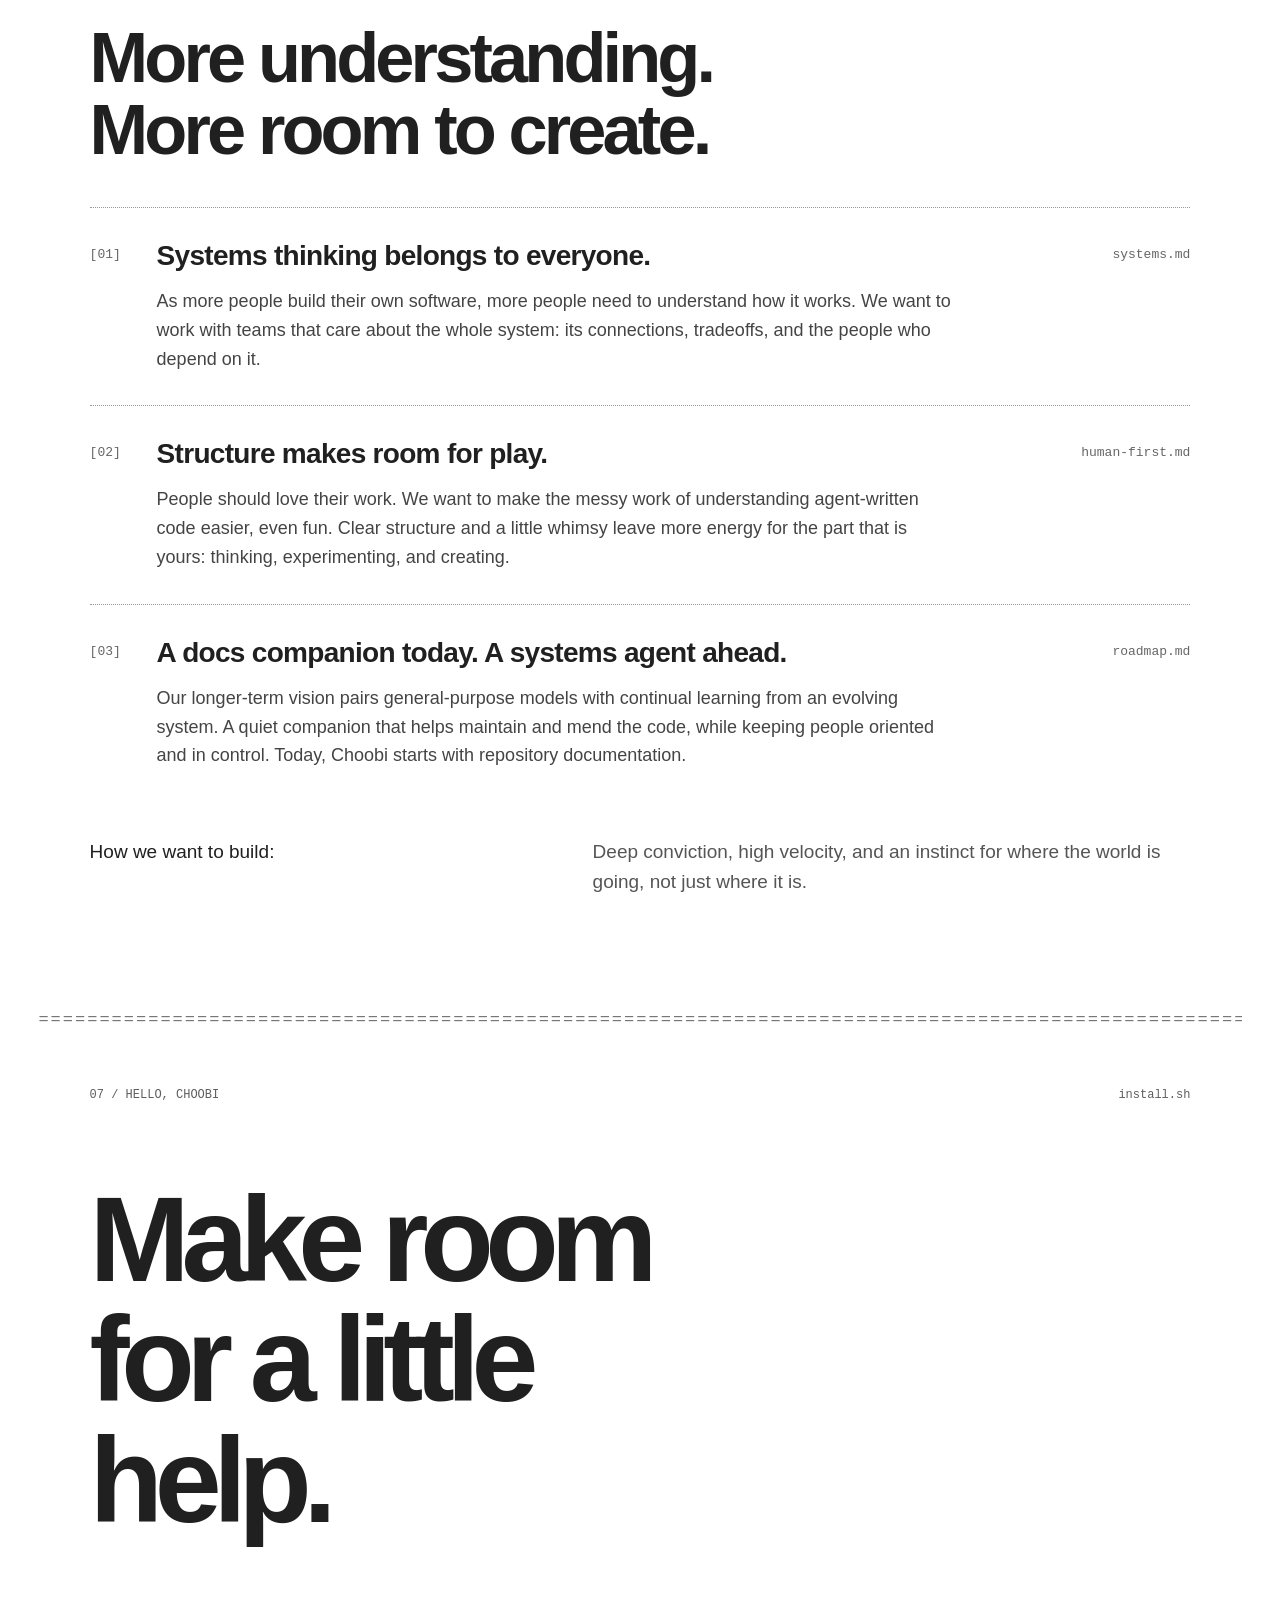
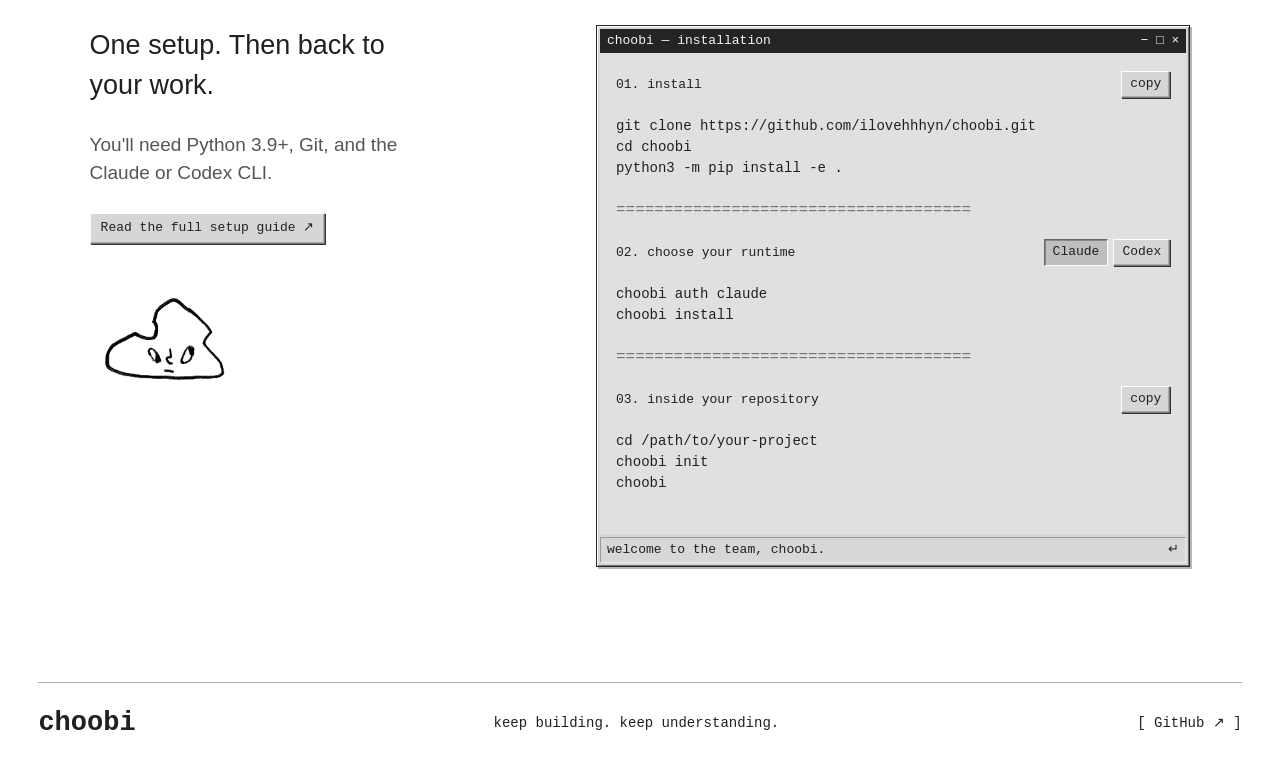
==== commit c788fb9b: "Center website on shared understanding and human creation" ====
--- a/index.html
+++ b/index.html
@@ -1,21 +1,23 @@
 <!doctype html>
-<html lang="en"><head><meta charset="UTF-8"><meta name="viewport" content="width=device-width,initial-scale=1"><meta name="description" content="Choobi is a documentation agent for Git repositories. You write the code. Choobi keeps the docs in step."><title>choobi — docs that follow your work.</title><link rel="stylesheet" href="style.e97e89a2dcd6.css"><link rel="icon" href="assets/face-1.png"></head><body>
+<html lang="en"><head><meta charset="UTF-8"><meta name="viewport" content="width=device-width,initial-scale=1"><meta name="description" content="Choobi keeps repository documentation in step with your code, so your team can understand complex systems, share context, and keep creating."><title>choobi — keep building. keep understanding.</title><link rel="stylesheet" href="style.e97e89a2dcd6.css"><link rel="icon" href="assets/face-1.png"></head><body>
 <header class="nav"><a class="brand" href="#">choobi</a><nav aria-label="Main navigation"><a href="#about">Philosophy</a><a href="#workflow">How it works</a><a href="#use-cases">Use cases</a></nav><a class="nav-install" href="#install">Install choobi ↗</a></header>
-<main><section class="desktop" aria-label="Meet Choobi"><div class="tui" aria-label="Choobi interactive terminal demo"><div class="tui-top"><span>~/choobi</span><span>documentation companion</span><span aria-hidden="true">─ □</span></div><div class="tui-heading"><button id="pet" aria-label="Say hello to Choobi"><img id="hero-face" src="assets/face-1.png" alt="Choobi's hand-drawn face"></button><div><h1>choobi<span class="tui-cursor" aria-hidden="true">_</span></h1><p>you build. i’ll keep the notes.</p></div></div><div class="tui-divider" aria-hidden="true">──────────────────────────────────────────────────────────────</div><div class="tui-nav" role="group" aria-label="Explore Choobi"><button data-screen="about" aria-pressed="true">[1] readme</button><button data-screen="workflow" aria-pressed="false">[2] process</button><button data-screen="install" aria-pressed="false">[3] install</button></div><div class="tui-panel" id="tui-panel" aria-live="polite"><p><span class="tui-mark">&gt;</span> a little agent for the docs you forget to update.</p><p class="tui-muted">follows your commits. finds the right page.<br>leaves a small docs commit. gets out of the way.</p><a id="tui-link" href="#about">read the rest ↓</a></div><form id="tui-form" class="tui-command"><label for="tui-input">guest@choobi:~$</label><input id="tui-input" autocomplete="off" autocapitalize="off" spellcheck="false" placeholder="type help" maxlength="80" aria-label="Try a demo command, such as help or hello"><button type="submit" aria-label="Run demo command">↵</button></form><div class="tui-status"><span id="hello" aria-live="polite">ready when you are.</span><span>interactive demo / ? help</span></div></div><a class="scroll-cue" href="#about">scroll to continue<br><span>↓</span></a><span class="desktop-note">a small companion for your repository.</span></section>
-<section class="page-section philosophy" id="about"><div class="section-meta"><span>01 / OUR PHILOSOPHY</span><span>human-understanding.md</span></div><p class="philosophy-kicker">don’t outsource your thinking.</p><h2 aria-label="agent coding + human understanding">agent coding<br><span class="philosophy-plus">+</span> human<br>understanding.</h2><div class="philosophy-bottom"><p>Human understanding matters in the era of AI coding. Especially when the systems get complex.</p><p>Choobi reduces the overhead of keeping up: clear documentation that helps you follow what changed, understand how it works, and keep thinking for yourself.</p></div></section>
+<main><section class="desktop" aria-label="Meet Choobi"><div class="tui" aria-label="Choobi interactive terminal demo"><div class="tui-top"><span>~/choobi</span><span>documentation companion</span><span aria-hidden="true">─ □</span></div><div class="tui-heading"><button id="pet" aria-label="Say hello to Choobi"><img id="hero-face" src="assets/face-1.png" alt="Choobi's hand-drawn face"></button><div><h1>choobi<span class="tui-cursor" aria-hidden="true">_</span></h1><p>you build. i’ll keep the notes.</p></div></div><div class="tui-divider" aria-hidden="true">──────────────────────────────────────────────────────────────</div><div class="tui-nav" role="group" aria-label="Explore Choobi"><button data-screen="about" aria-pressed="true">[1] readme</button><button data-screen="workflow" aria-pressed="false">[2] process</button><button data-screen="install" aria-pressed="false">[3] install</button></div><div class="tui-panel" id="tui-panel" aria-live="polite"><p><span class="tui-mark">&gt;</span> a little docs agent. more room for human thinking.</p><p class="tui-muted">keeps your docs in step with your code.<br>so your team can understand it. and build on it.</p><a id="tui-link" href="#about">read the rest ↓</a></div><form id="tui-form" class="tui-command"><label for="tui-input">guest@choobi:~$</label><input id="tui-input" autocomplete="off" autocapitalize="off" spellcheck="false" placeholder="type help" maxlength="80" aria-label="Try a demo command, such as help or hello"><button type="submit" aria-label="Run demo command">↵</button></form><div class="tui-status"><span id="hello" aria-live="polite">ready when you are.</span><span>interactive demo / ? help</span></div></div><a class="scroll-cue" href="#about">scroll to continue<br><span>↓</span></a><span class="desktop-note">a small companion for your repository.</span></section>
+<section class="page-section philosophy" id="about"><div class="section-meta"><span>01 / OUR PHILOSOPHY</span><span>human-understanding.md</span></div><p class="philosophy-kicker">don’t outsource your thinking.</p><h2 aria-label="agent coding + human understanding">agent coding<br><span class="philosophy-plus">+</span> human<br>understanding.</h2><div class="philosophy-bottom"><p>AI makes it easier to build software. As systems grow, the hard part is understanding what we’ve built, helping the next person understand it, and knowing what to create next.</p><p>Choobi reduces the overhead of agent coding + human understanding. It keeps the notes in step with the code, so your team can share a clear picture of the system—and keep thinking for yourselves.</p></div></section>
 <div class="ascii-divider" aria-hidden="true">================================================================================================================================================================================</div>
-<section class="page-section benefits" id="benefits"><div class="section-meta"><span>02 / LESS OVERHEAD. MORE UNDERSTANDING.</span><span>design-principles.conf</span></div><h2>Built to keep<br>humans in the loop.</h2><div class="benefit-grid"><article><div class="benefit-label">[01] / READABILITY</div><h3>Your voice.<br>Clearer docs.</h3><p>Customize the tone and style, or use Choobi’s default. Keep internal docs readable at a glance, so people can follow the system as it changes.</p><code>style = yours</code></article><article><div class="benefit-label">[02] / YOUR WORKFLOW</div><h3>Fits your<br>CI/CD workflow.</h3><p>Keep building, committing, and shipping. Choobi follows Git commits and adds a separate docs update on the same branch, fitting alongside your existing pipeline.</p><code>commit → docs → ship</code></article><article><div class="benefit-label">[03] / EFFICIENCY</div><h3>Lean on tokens.<br>Strict on checks.</h3><p>Built to keep token costs down with focused edits and bounded prompts. A structured harness validates outputs, limits retries, and checks each patch before it lands.</p><code>read → edit → verify</code></article></div></section>
+<section class="page-section benefits" id="benefits"><div class="section-meta"><span>02 / LESS OVERHEAD. MORE UNDERSTANDING.</span><span>design-principles.conf</span></div><h2>Built to keep<br>humans in the loop.</h2><div class="benefit-grid"><article><div class="benefit-label">[01] / READABILITY</div><h3>A shared way<br>to understand.</h3><p>Customize the tone and structure, or start with Choobi’s defaults. Give your team a consistent, readable way to understand what changed, why it matters, and how the pieces fit.</p><code>style = yours</code></article><article><div class="benefit-label">[02] / YOUR WORKFLOW</div><h3>Fits your<br>CI/CD workflow.</h3><p>Keep building, committing, and shipping. Choobi follows Git commits and adds a separate docs update on the same branch, fitting alongside your existing pipeline.</p><code>commit → docs → ship</code></article><article><div class="benefit-label">[03] / EFFICIENCY</div><h3>Lean on tokens.<br>Strict on checks.</h3><p>Built to keep token costs down with focused edits and bounded prompts. A structured harness validates outputs, limits retries, and checks each patch before it lands.</p><code>read → edit → verify</code></article></div></section>
 <div class="ascii-divider" aria-hidden="true">================================================================================================================================================================================</div>
-<section class="page-section use-cases" id="use-cases"><div class="section-meta"><span>03 / WHERE CHOOBI HELPS</span><span>use-cases.md</span></div><h2>Keep the context.<br>Not just the code.</h2><div class="use-case-list"><article><span class="case-number">[01]</span><div><h3>The internal docs people actually need.</h3><p>Track versions, explain system changes, and help the next person get oriented. Cover architecture, workflows, and onboarding alongside API endpoint updates.</p><p class="case-note">Choobi keeps repository documentation current. Publishing platforms like <a href="https://www.mintlify.com/docs/quickstart">Mintlify</a> handle the documentation site—a complementary part of the workflow.</p></div><span class="case-file">onboarding.md</span></article><article><span class="case-number">[02]</span><div><h3>Find what got lost between the lines.</h3><p>When documentation drops context, duplicated explanations and inefficient workflows become harder to spot. Keeping the story clear helps your team notice redundancies, contradictions, and places to simplify.</p></div><span class="case-file">architecture.md</span></article><article><span class="case-number">[03]</span><div><h3>Research, one experiment at a time.</h3><p>Keep a readable record of incremental changes: the method you tried, the result you recorded, and what changed next. Bring those details into your committed files or update instructions so Choobi has the evidence to document each step.</p></div><span class="case-file">experiments.md</span></article></div></section>
+<section class="page-section use-cases" id="use-cases"><div class="section-meta"><span>03 / WHERE CHOOBI HELPS</span><span>use-cases.md</span></div><h2>Keep the context.<br>Not just the code.</h2><div class="use-case-list"><article><span class="case-number">[01]</span><div><h3>The internal docs people actually need.</h3><p>Make the system legible to the people building it—and the next person joining. Track versions, explain how the pieces fit, and preserve context across architecture, workflows, onboarding, and API updates.</p><p class="case-note">Choobi keeps repository documentation current. Publishing platforms like <a href="https://www.mintlify.com/docs/quickstart">Mintlify</a> handle the documentation site—a complementary part of the workflow.</p></div><span class="case-file">onboarding.md</span></article><article><span class="case-number">[02]</span><div><h3>Find what got lost between the lines.</h3><p>When documentation drops context, duplicated explanations and inefficient workflows become harder to spot. Keeping the story clear helps your team notice redundancies, contradictions, and places to simplify.</p></div><span class="case-file">architecture.md</span></article><article><span class="case-number">[03]</span><div><h3>Research, one experiment at a time.</h3><p>Keep a readable record of incremental changes: the method you tried, the result you recorded, and what changed next. Bring those details into your committed files or update instructions so Choobi has the evidence to document each step.</p></div><span class="case-file">experiments.md</span></article></div></section>
 <div class="ascii-divider" aria-hidden="true">================================================================================================================================================================================</div>
 <section class="page-section workflow" id="workflow"><div class="section-meta"><span>04 / THE BACKGROUND PROCESS</span><span>choobi.log</span></div><h2>Commit your code.<br>Carry on.</h2><div class="workflow-grid"><div class="steps"><article><span>[01]</span><div><h3>You make a commit.</h3><p>A feature lands. An API changes. Choobi reads the committed diff and looks for what belongs in your docs.</p></div></article><article><span>[02]</span><div><h3>Choobi follows the thread.</h3><p>It finds the relevant document and makes a small, focused update in the style you choose.</p></div></article><article><span>[03]</span><div><h3>The docs catch up.</h3><p>A separate docs commit follows yours. See exactly what changed and why in the changelog.</p></div></article></div><div class="window terminal-window"><div class="titlebar"><span>choobi@your-repo: ~/project</span><span aria-hidden="true">− □ ×</span></div><div class="terminal-toolbar"><span>EXAMPLE SESSION</span><button id="replay" class="retro-button">↻ replay</button></div><div class="terminal-screen" id="demo" aria-live="polite"><p><span class="prompt">you@project:~$</span> git commit -m "add search"</p><p class="muted">[main a1b2c3d] add search</p><p><span class="prompt">choobi</span> checking what changed...</p><p>  [ok] found the relevant doc<br>  [ok] updated README.md<br>  [ok] verified the patch</p><div class="terminal-diff"><span>--- README.md</span><del>- Browse your projects.</del><ins>+ Browse and search your projects.</ins></div><p>[main d4e5f6a] docs: add search</p><p class="terminal-success">all caught up. back to building.</p><p><span class="prompt">you@project:~$</span> <span class="cursor">█</span></p></div><div class="statusbar"><span>illustrative output</span><span>process complete</span></div></div></div></section>
 <div class="ascii-divider" aria-hidden="true">================================================================================================================================================================================</div>
 <section class="page-section boundaries" id="boundaries"><div class="section-meta"><span>05 / A WELL-BEHAVED COMPANION</span><span>permissions.conf</span></div><h2>A small agent.<br>With good<br>boundaries.</h2><div class="boundary-grid"><div class="boundary-illustration"><img src="assets/face-13.png" alt="Choobi quietly keeping an eye on the docs"><p>quietly doing the paperwork.</p></div><div class="rules"><article><span>[✓]</span><div><h3>Your commits stay yours.</h3><p>Choobi writes its own docs commit. It never amends, rebases, or reorders your code commits.</p></div></article><article><span>[✓]</span><div><h3>Nothing to document? No change.</h3><p>Updates stay focused. If the docs already say what they need to say, Choobi leaves them alone.</p></div></article><article><span>[✓]</span><div><h3>It knows when to wait.</h3><p>If an update could collide with your work, Choobi parks it for later. You can apply it when you're ready.</p></div></article></div></div></section>
 <div class="ascii-divider" aria-hidden="true">================================================================================================================================================================================</div>
-<section class="page-section install" id="install"><div class="section-meta"><span>06 / HELLO, CHOOBI</span><span>install.sh</span></div><h2>Make room<br>for a little<br>help.</h2><div class="install-grid"><div class="install-copy"><p>One setup. Then back to your work.</p><p>You'll need Python 3.9+, Git, and the Claude or Codex CLI.</p><a class="retro-button" href="https://github.com/ilovehhhyn/choobi#install">Read the full setup guide ↗</a><img src="assets/face-18.png" alt="Choobi says hello"></div><div class="window setup-window"><div class="titlebar"><span>choobi — installation</span><span aria-hidden="true">− □ ×</span></div><div class="setup-content"><div class="code-label"><span>01. install</span><button class="retro-button copy" data-copy="install-code">copy</button></div><pre id="install-code">git clone https://github.com/ilovehhhyn/choobi.git
+<section class="page-section use-cases vision" id="vision"><div class="section-meta"><span>06 / WHAT WE’RE BUILDING TOWARD</span><span>the-long-view.md</span></div><p class="philosophy-kicker">serious about systems. playful about building.</p><h2>More understanding.<br>More room to create.</h2><div class="use-case-list"><article><span class="case-number">[01]</span><div><h3>Systems thinking belongs to everyone.</h3><p>As more people build their own software, more people need to understand how it works. We want to work with teams that care about the whole system: its connections, tradeoffs, and the people who depend on it.</p></div><span class="case-file">systems.md</span></article><article><span class="case-number">[02]</span><div><h3>Structure makes room for play.</h3><p>People should love their work. We want to make the messy work of understanding agent-written code easier, even fun. Clear structure and a little whimsy leave more energy for the part that is yours: thinking, experimenting, and creating.</p></div><span class="case-file">human-first.md</span></article><article><span class="case-number">[03]</span><div><h3>A docs companion today. A systems agent ahead.</h3><p>Our longer-term vision pairs general-purpose models with continual learning from an evolving system. A quiet companion that helps maintain and mend the code, while keeping people oriented and in control. Today, Choobi starts with repository documentation.</p></div><span class="case-file">roadmap.md</span></article></div><div class="philosophy-bottom"><p>How we want to build:</p><p>Deep conviction, high velocity, and an instinct for where the world is going, not just where it is.</p></div></section>
+<div class="ascii-divider" aria-hidden="true">================================================================================================================================================================================</div>
+<section class="page-section install" id="install"><div class="section-meta"><span>07 / HELLO, CHOOBI</span><span>install.sh</span></div><h2>Make room<br>for a little<br>help.</h2><div class="install-grid"><div class="install-copy"><p>One setup. Then back to your work.</p><p>You'll need Python 3.9+, Git, and the Claude or Codex CLI.</p><a class="retro-button" href="https://github.com/ilovehhhyn/choobi#install">Read the full setup guide ↗</a><img src="assets/face-18.png" alt="Choobi says hello"></div><div class="window setup-window"><div class="titlebar"><span>choobi — installation</span><span aria-hidden="true">− □ ×</span></div><div class="setup-content"><div class="code-label"><span>01. install</span><button class="retro-button copy" data-copy="install-code">copy</button></div><pre id="install-code">git clone https://github.com/ilovehhhyn/choobi.git
 cd choobi
 python3 -m pip install -e .</pre><div class="mini-divider" aria-hidden="true">=====================================</div><div class="code-label"><span>02. choose your runtime</span><div class="runtime-tabs" role="group" aria-label="Runtime"><button class="retro-button" aria-pressed="true" data-runtime="claude">Claude</button><button class="retro-button" aria-pressed="false" data-runtime="codex">Codex</button></div></div><pre id="runtime-code">choobi auth claude
 choobi install</pre><div class="mini-divider" aria-hidden="true">=====================================</div><div class="code-label"><span>03. inside your repository</span><button class="retro-button copy" data-copy="repo-code">copy</button></div><pre id="repo-code">cd /path/to/your-project
 choobi init
 choobi</pre></div><div class="statusbar"><span id="copy-status" aria-live="polite">welcome to the team, choobi.</span><span>↵</span></div></div></div></section></main>
-<footer><a href="#">choobi</a><span>docs that follow your work.</span><a href="https://github.com/ilovehhhyn/choobi">[ GitHub ↗ ]</a></footer><script src="app.ea192353d703.js"></script></body></html>
+<footer><a href="#">choobi</a><span>keep building. keep understanding.</span><a href="https://github.com/ilovehhhyn/choobi">[ GitHub ↗ ]</a></footer><script src="app.ae705fbef241.js"></script></body></html>
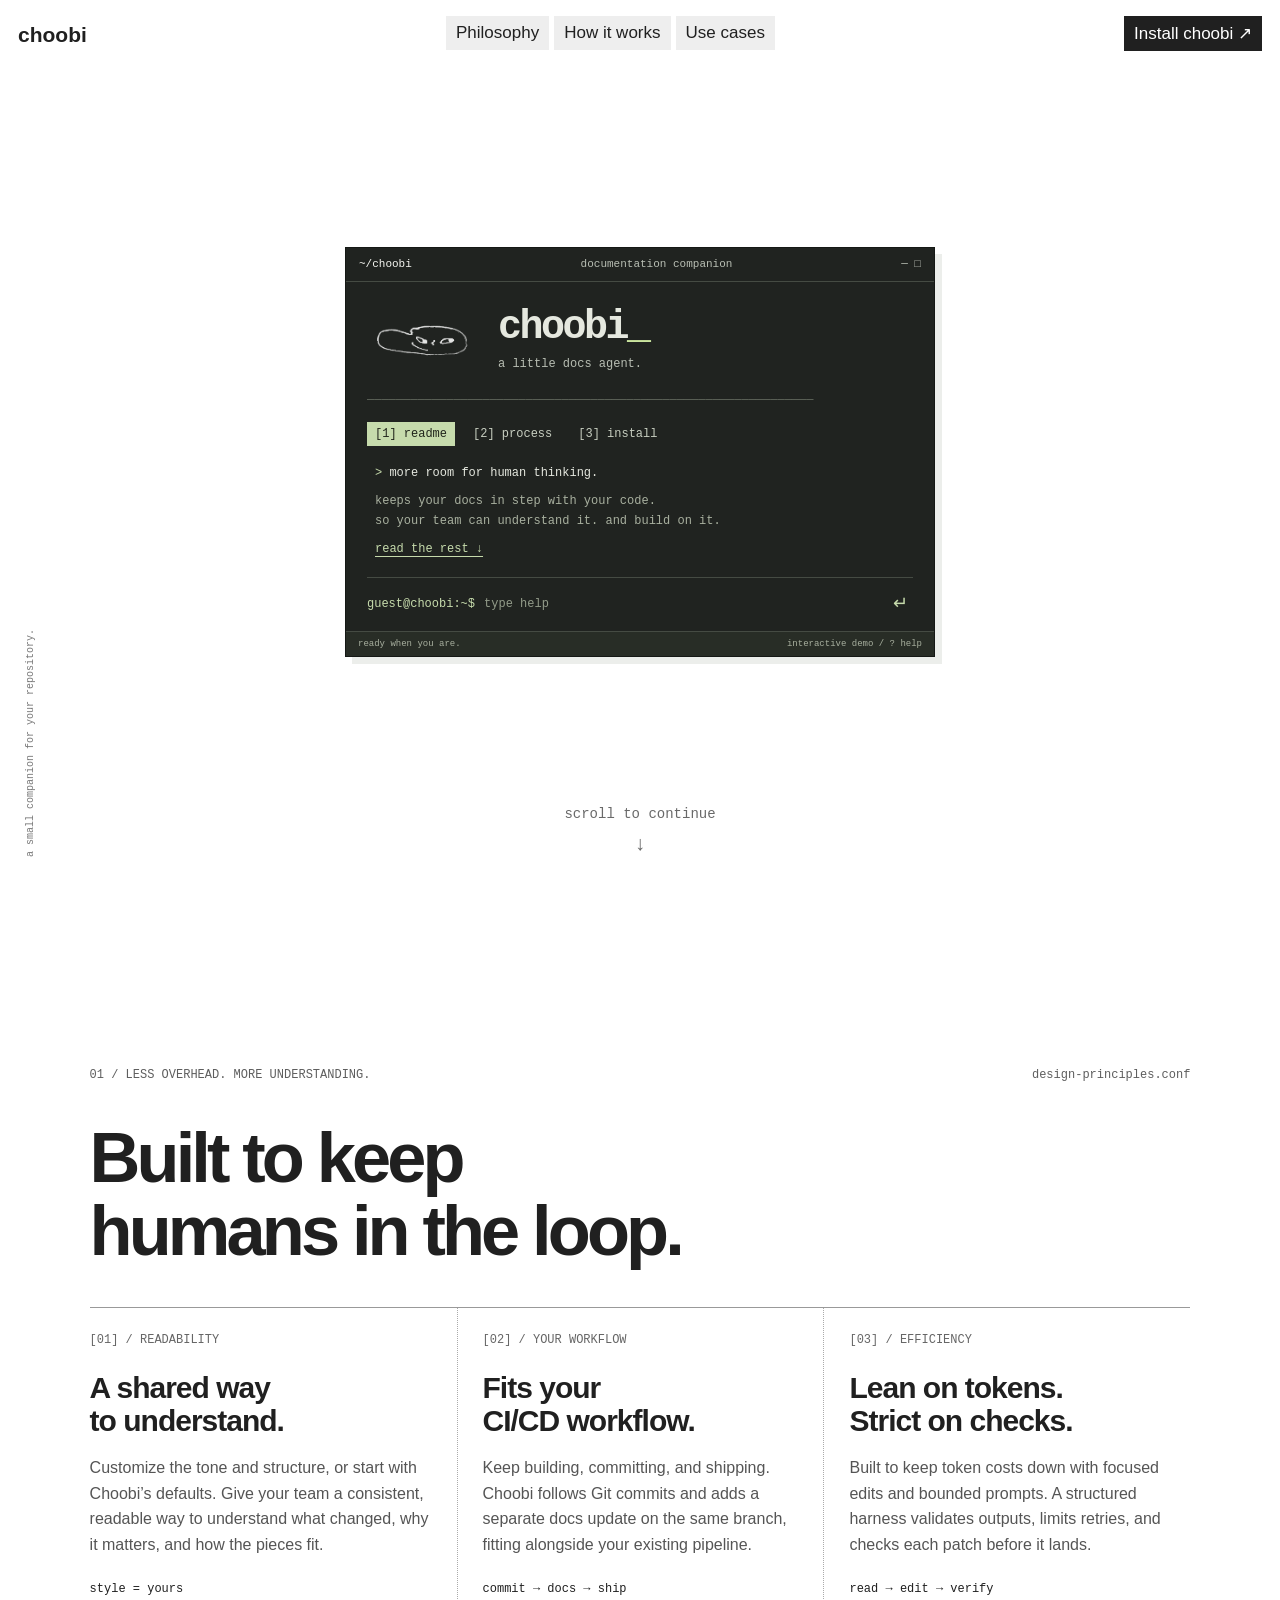
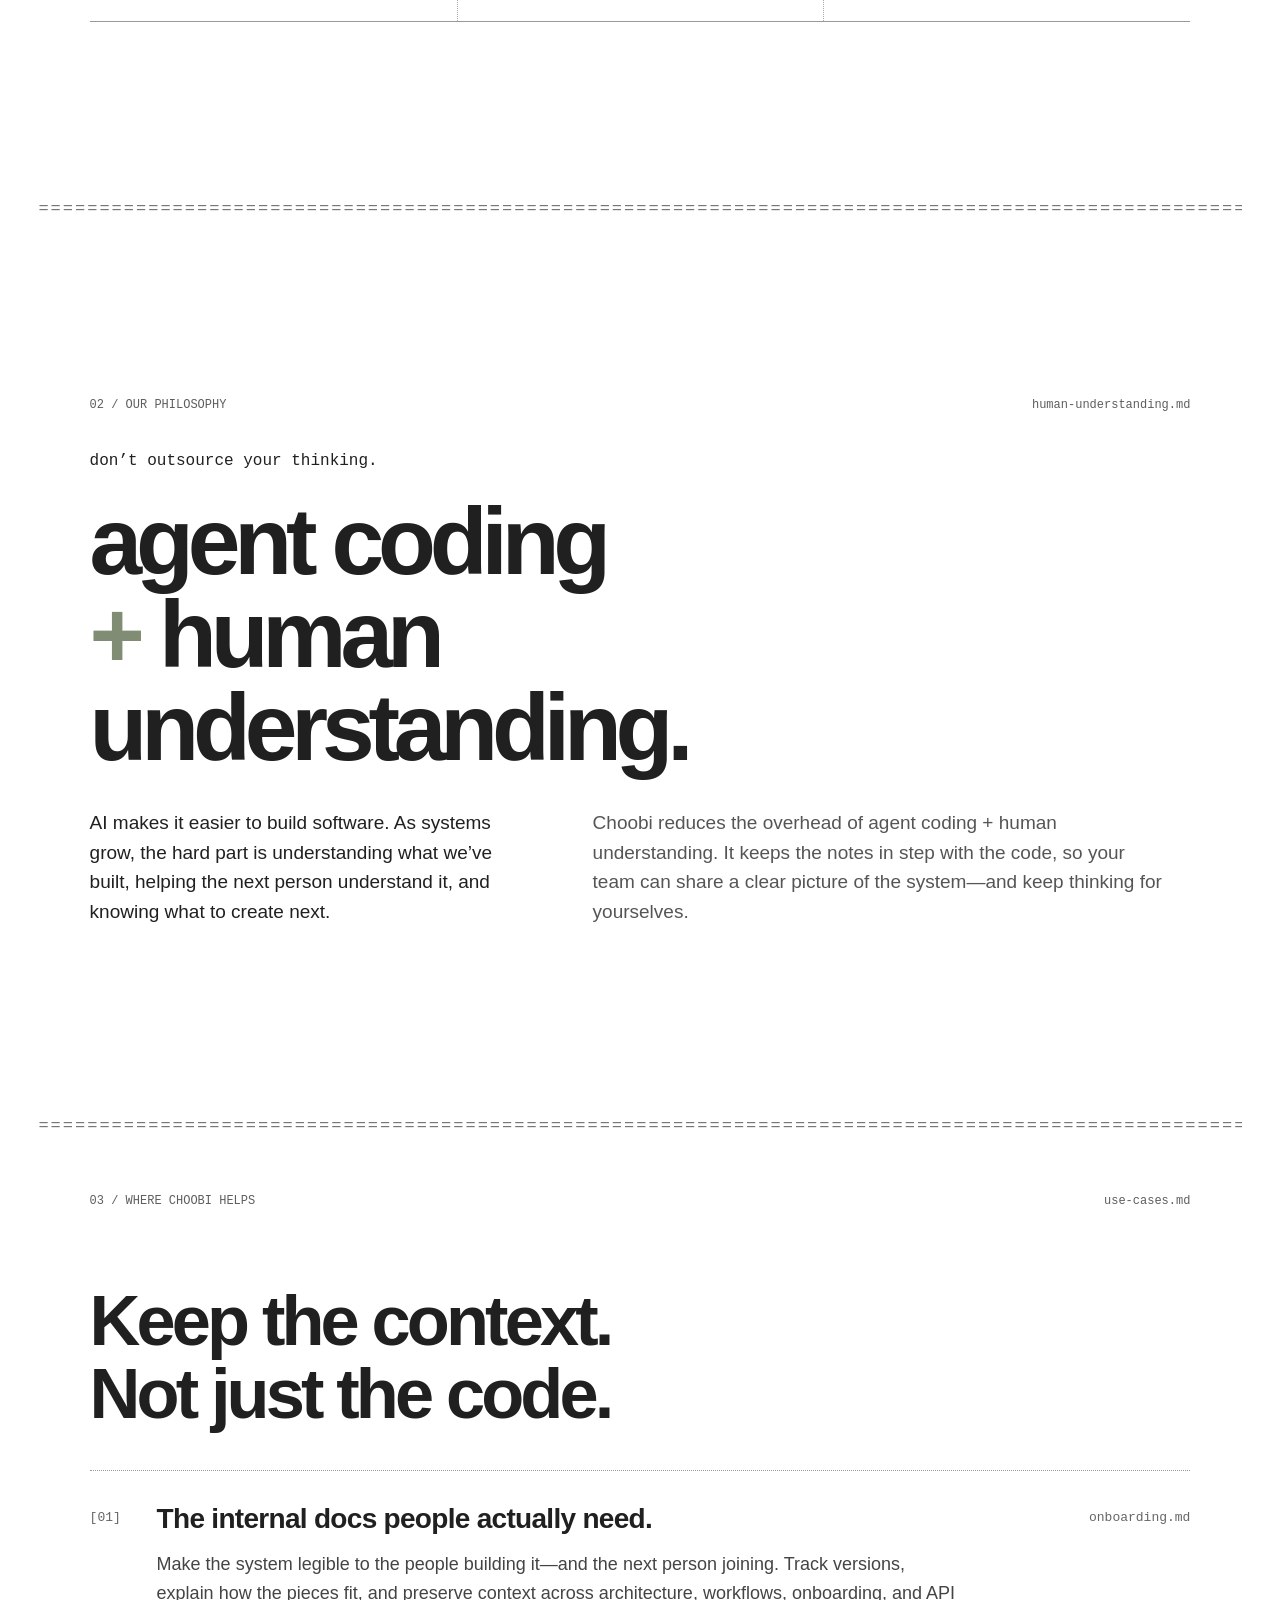
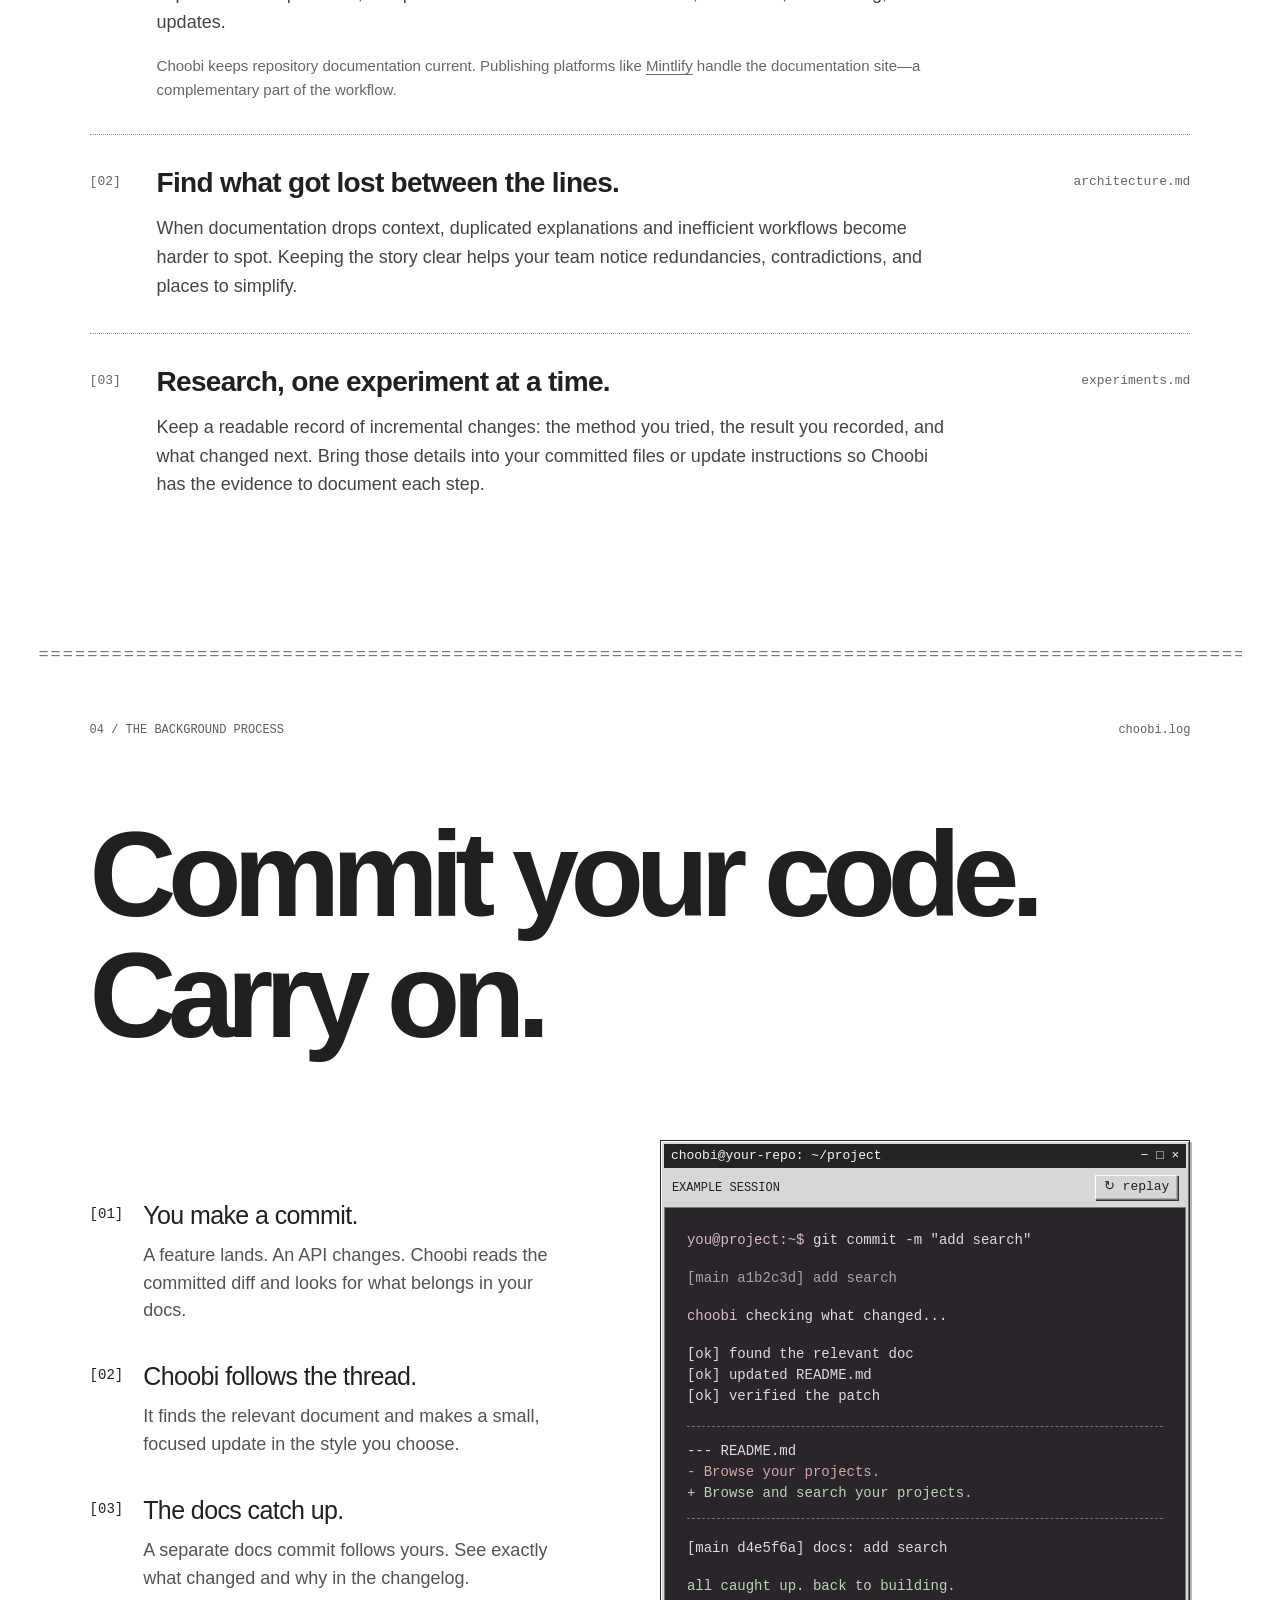
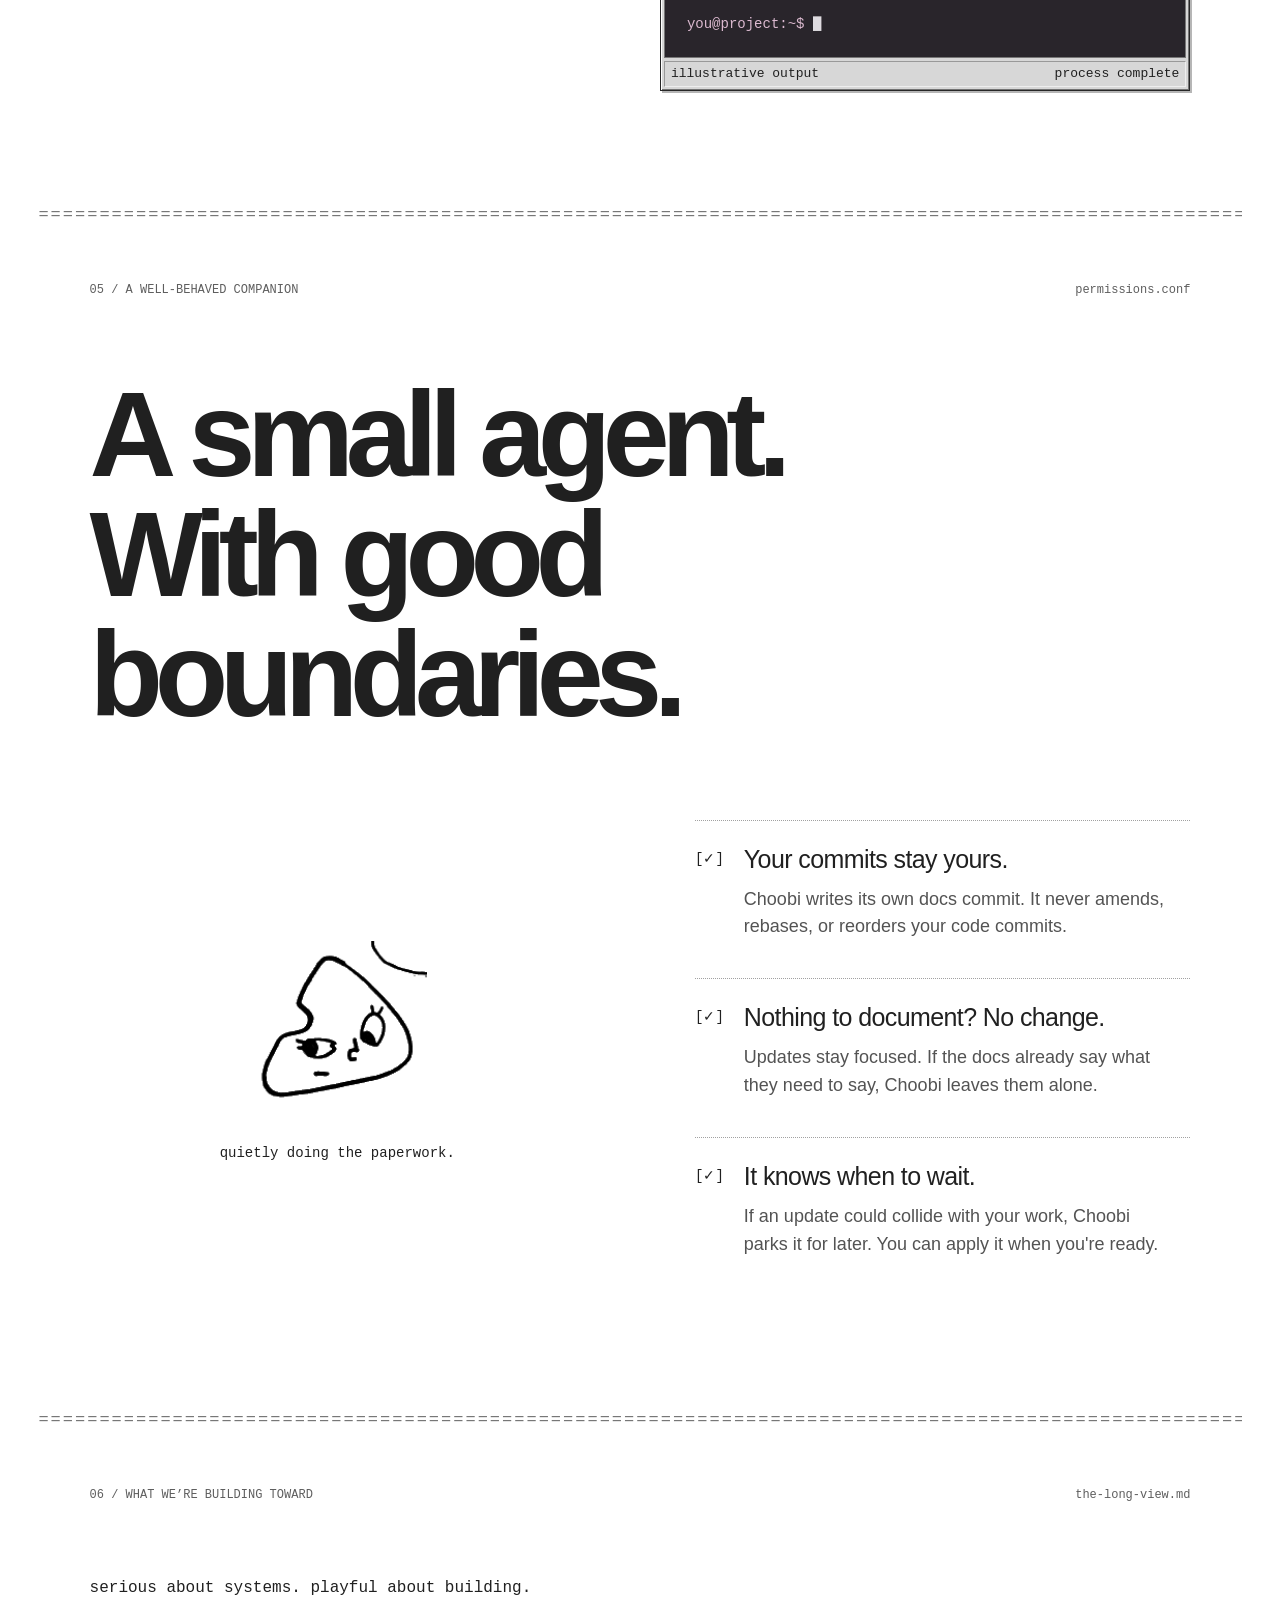
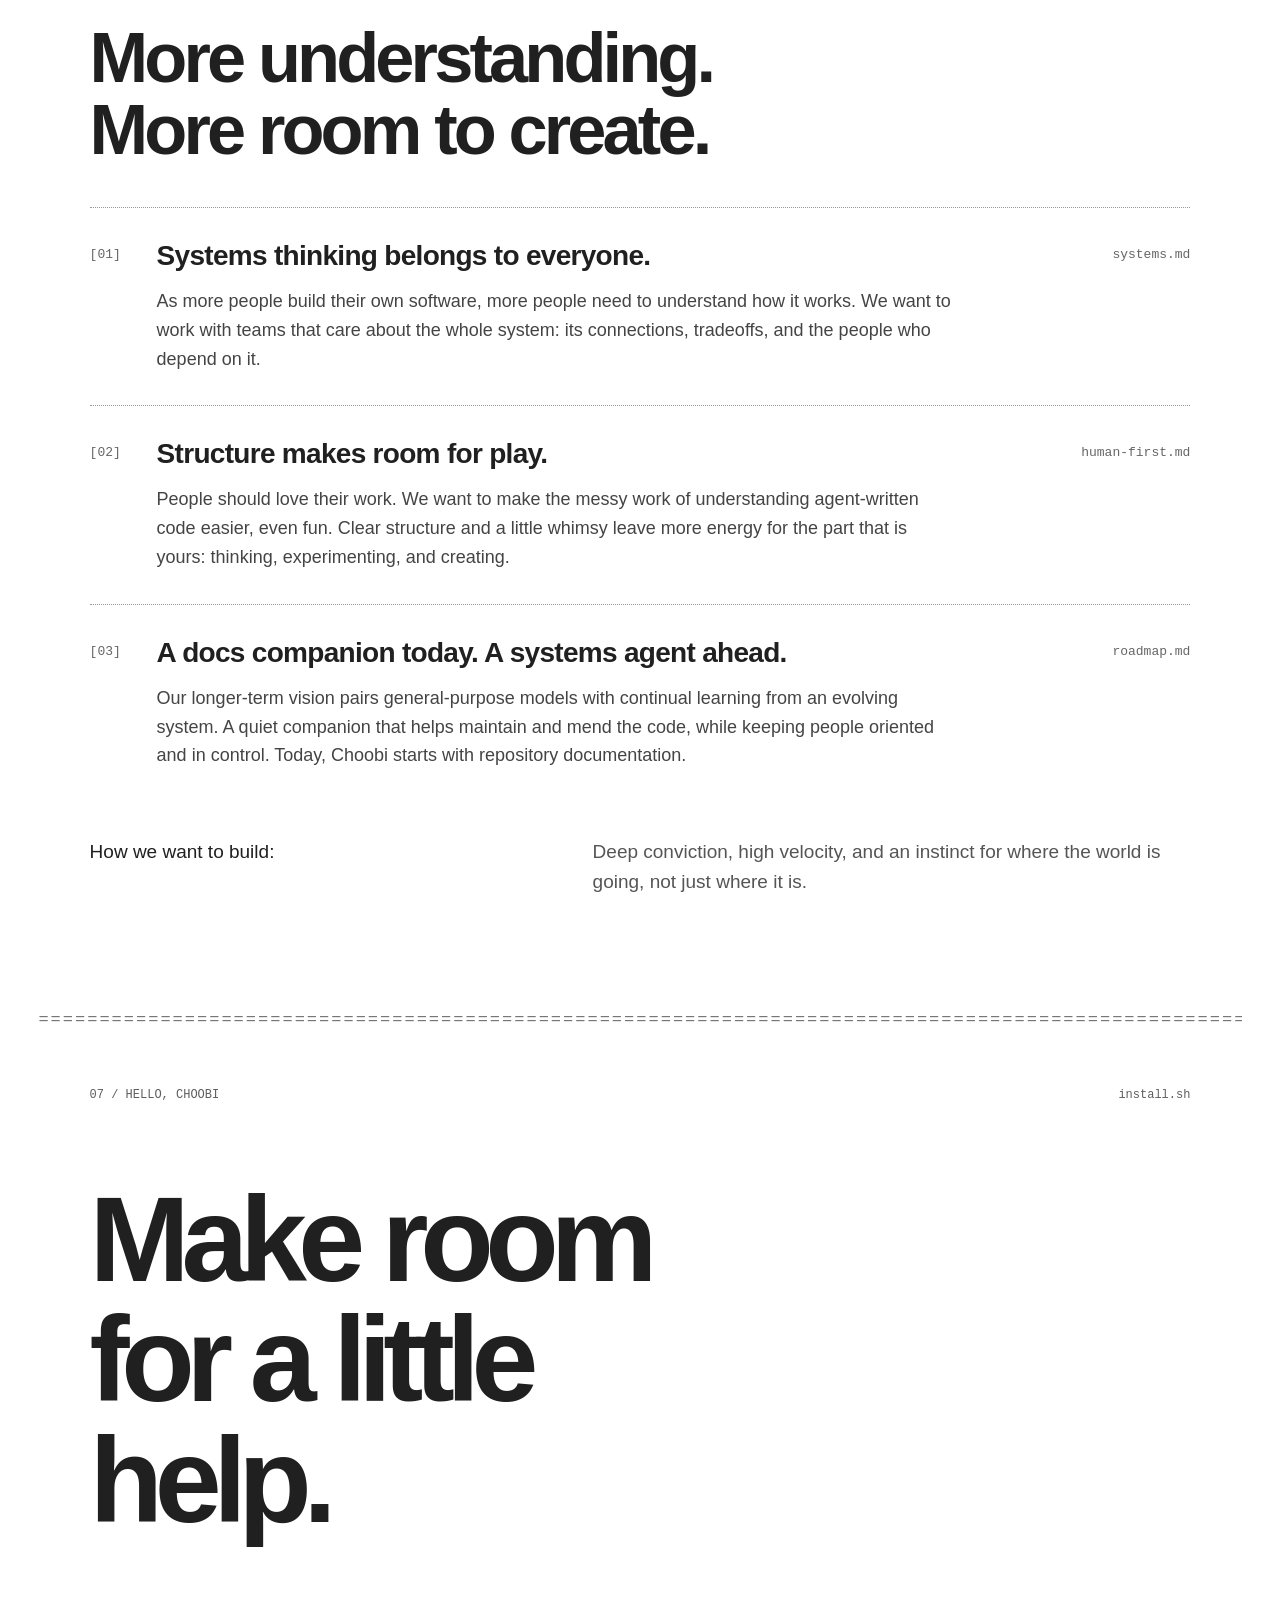
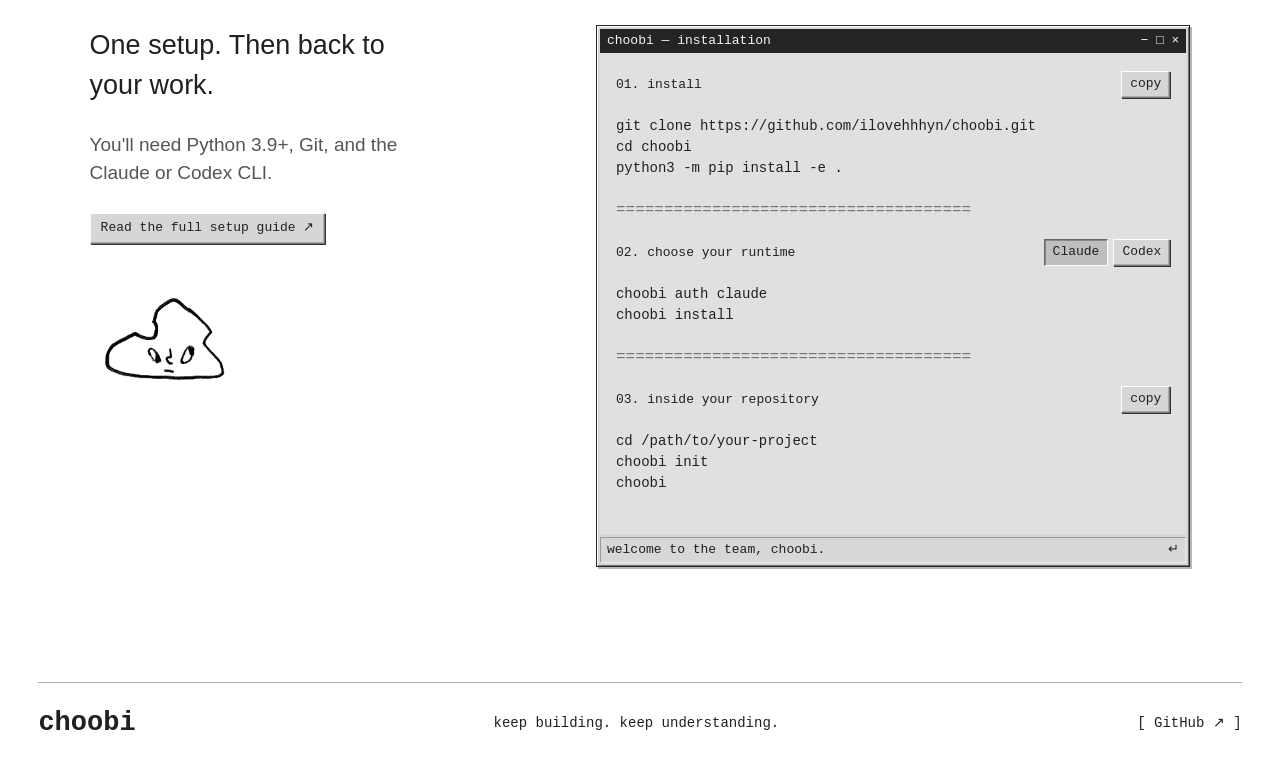
==== commit 39f9aeb0: "Simplify terminal copy and move philosophy to third screen" ====
--- a/index.html
+++ b/index.html
@@ -1,10 +1,10 @@
 <!doctype html>
 <html lang="en"><head><meta charset="UTF-8"><meta name="viewport" content="width=device-width,initial-scale=1"><meta name="description" content="Choobi keeps repository documentation in step with your code, so your team can understand complex systems, share context, and keep creating."><title>choobi — keep building. keep understanding.</title><link rel="stylesheet" href="style.e97e89a2dcd6.css"><link rel="icon" href="assets/face-1.png"></head><body>
 <header class="nav"><a class="brand" href="#">choobi</a><nav aria-label="Main navigation"><a href="#about">Philosophy</a><a href="#workflow">How it works</a><a href="#use-cases">Use cases</a></nav><a class="nav-install" href="#install">Install choobi ↗</a></header>
-<main><section class="desktop" aria-label="Meet Choobi"><div class="tui" aria-label="Choobi interactive terminal demo"><div class="tui-top"><span>~/choobi</span><span>documentation companion</span><span aria-hidden="true">─ □</span></div><div class="tui-heading"><button id="pet" aria-label="Say hello to Choobi"><img id="hero-face" src="assets/face-1.png" alt="Choobi's hand-drawn face"></button><div><h1>choobi<span class="tui-cursor" aria-hidden="true">_</span></h1><p>you build. i’ll keep the notes.</p></div></div><div class="tui-divider" aria-hidden="true">──────────────────────────────────────────────────────────────</div><div class="tui-nav" role="group" aria-label="Explore Choobi"><button data-screen="about" aria-pressed="true">[1] readme</button><button data-screen="workflow" aria-pressed="false">[2] process</button><button data-screen="install" aria-pressed="false">[3] install</button></div><div class="tui-panel" id="tui-panel" aria-live="polite"><p><span class="tui-mark">&gt;</span> a little docs agent. more room for human thinking.</p><p class="tui-muted">keeps your docs in step with your code.<br>so your team can understand it. and build on it.</p><a id="tui-link" href="#about">read the rest ↓</a></div><form id="tui-form" class="tui-command"><label for="tui-input">guest@choobi:~$</label><input id="tui-input" autocomplete="off" autocapitalize="off" spellcheck="false" placeholder="type help" maxlength="80" aria-label="Try a demo command, such as help or hello"><button type="submit" aria-label="Run demo command">↵</button></form><div class="tui-status"><span id="hello" aria-live="polite">ready when you are.</span><span>interactive demo / ? help</span></div></div><a class="scroll-cue" href="#about">scroll to continue<br><span>↓</span></a><span class="desktop-note">a small companion for your repository.</span></section>
-<section class="page-section philosophy" id="about"><div class="section-meta"><span>01 / OUR PHILOSOPHY</span><span>human-understanding.md</span></div><p class="philosophy-kicker">don’t outsource your thinking.</p><h2 aria-label="agent coding + human understanding">agent coding<br><span class="philosophy-plus">+</span> human<br>understanding.</h2><div class="philosophy-bottom"><p>AI makes it easier to build software. As systems grow, the hard part is understanding what we’ve built, helping the next person understand it, and knowing what to create next.</p><p>Choobi reduces the overhead of agent coding + human understanding. It keeps the notes in step with the code, so your team can share a clear picture of the system—and keep thinking for yourselves.</p></div></section>
+<main><section class="desktop" aria-label="Meet Choobi"><div class="tui" aria-label="Choobi interactive terminal demo"><div class="tui-top"><span>~/choobi</span><span>documentation companion</span><span aria-hidden="true">─ □</span></div><div class="tui-heading"><button id="pet" aria-label="Say hello to Choobi"><img id="hero-face" src="assets/face-1.png" alt="Choobi's hand-drawn face"></button><div><h1>choobi<span class="tui-cursor" aria-hidden="true">_</span></h1><p>a little docs agent.</p></div></div><div class="tui-divider" aria-hidden="true">──────────────────────────────────────────────────────────────</div><div class="tui-nav" role="group" aria-label="Explore Choobi"><button data-screen="about" aria-pressed="true">[1] readme</button><button data-screen="workflow" aria-pressed="false">[2] process</button><button data-screen="install" aria-pressed="false">[3] install</button></div><div class="tui-panel" id="tui-panel" aria-live="polite"><p><span class="tui-mark">&gt;</span> more room for human thinking.</p><p class="tui-muted">keeps your docs in step with your code.<br>so your team can understand it. and build on it.</p><a id="tui-link" href="#about">read the rest ↓</a></div><form id="tui-form" class="tui-command"><label for="tui-input">guest@choobi:~$</label><input id="tui-input" autocomplete="off" autocapitalize="off" spellcheck="false" placeholder="type help" maxlength="80" aria-label="Try a demo command, such as help or hello"><button type="submit" aria-label="Run demo command">↵</button></form><div class="tui-status"><span id="hello" aria-live="polite">ready when you are.</span><span>interactive demo / ? help</span></div></div><a class="scroll-cue" href="#about">scroll to continue<br><span>↓</span></a><span class="desktop-note">a small companion for your repository.</span></section>
+<section class="page-section benefits" id="benefits"><div class="section-meta"><span>01 / LESS OVERHEAD. MORE UNDERSTANDING.</span><span>design-principles.conf</span></div><h2>Built to keep<br>humans in the loop.</h2><div class="benefit-grid"><article><div class="benefit-label">[01] / READABILITY</div><h3>A shared way<br>to understand.</h3><p>Customize the tone and structure, or start with Choobi’s defaults. Give your team a consistent, readable way to understand what changed, why it matters, and how the pieces fit.</p><code>style = yours</code></article><article><div class="benefit-label">[02] / YOUR WORKFLOW</div><h3>Fits your<br>CI/CD workflow.</h3><p>Keep building, committing, and shipping. Choobi follows Git commits and adds a separate docs update on the same branch, fitting alongside your existing pipeline.</p><code>commit → docs → ship</code></article><article><div class="benefit-label">[03] / EFFICIENCY</div><h3>Lean on tokens.<br>Strict on checks.</h3><p>Built to keep token costs down with focused edits and bounded prompts. A structured harness validates outputs, limits retries, and checks each patch before it lands.</p><code>read → edit → verify</code></article></div></section>
 <div class="ascii-divider" aria-hidden="true">================================================================================================================================================================================</div>
-<section class="page-section benefits" id="benefits"><div class="section-meta"><span>02 / LESS OVERHEAD. MORE UNDERSTANDING.</span><span>design-principles.conf</span></div><h2>Built to keep<br>humans in the loop.</h2><div class="benefit-grid"><article><div class="benefit-label">[01] / READABILITY</div><h3>A shared way<br>to understand.</h3><p>Customize the tone and structure, or start with Choobi’s defaults. Give your team a consistent, readable way to understand what changed, why it matters, and how the pieces fit.</p><code>style = yours</code></article><article><div class="benefit-label">[02] / YOUR WORKFLOW</div><h3>Fits your<br>CI/CD workflow.</h3><p>Keep building, committing, and shipping. Choobi follows Git commits and adds a separate docs update on the same branch, fitting alongside your existing pipeline.</p><code>commit → docs → ship</code></article><article><div class="benefit-label">[03] / EFFICIENCY</div><h3>Lean on tokens.<br>Strict on checks.</h3><p>Built to keep token costs down with focused edits and bounded prompts. A structured harness validates outputs, limits retries, and checks each patch before it lands.</p><code>read → edit → verify</code></article></div></section>
+<section class="page-section philosophy" id="about"><div class="section-meta"><span>02 / OUR PHILOSOPHY</span><span>human-understanding.md</span></div><p class="philosophy-kicker">don’t outsource your thinking.</p><h2 aria-label="agent coding + human understanding">agent coding<br><span class="philosophy-plus">+</span> human<br>understanding.</h2><div class="philosophy-bottom"><p>AI makes it easier to build software. As systems grow, the hard part is understanding what we’ve built, helping the next person understand it, and knowing what to create next.</p><p>Choobi reduces the overhead of agent coding + human understanding. It keeps the notes in step with the code, so your team can share a clear picture of the system—and keep thinking for yourselves.</p></div></section>
 <div class="ascii-divider" aria-hidden="true">================================================================================================================================================================================</div>
 <section class="page-section use-cases" id="use-cases"><div class="section-meta"><span>03 / WHERE CHOOBI HELPS</span><span>use-cases.md</span></div><h2>Keep the context.<br>Not just the code.</h2><div class="use-case-list"><article><span class="case-number">[01]</span><div><h3>The internal docs people actually need.</h3><p>Make the system legible to the people building it—and the next person joining. Track versions, explain how the pieces fit, and preserve context across architecture, workflows, onboarding, and API updates.</p><p class="case-note">Choobi keeps repository documentation current. Publishing platforms like <a href="https://www.mintlify.com/docs/quickstart">Mintlify</a> handle the documentation site—a complementary part of the workflow.</p></div><span class="case-file">onboarding.md</span></article><article><span class="case-number">[02]</span><div><h3>Find what got lost between the lines.</h3><p>When documentation drops context, duplicated explanations and inefficient workflows become harder to spot. Keeping the story clear helps your team notice redundancies, contradictions, and places to simplify.</p></div><span class="case-file">architecture.md</span></article><article><span class="case-number">[03]</span><div><h3>Research, one experiment at a time.</h3><p>Keep a readable record of incremental changes: the method you tried, the result you recorded, and what changed next. Bring those details into your committed files or update instructions so Choobi has the evidence to document each step.</p></div><span class="case-file">experiments.md</span></article></div></section>
 <div class="ascii-divider" aria-hidden="true">================================================================================================================================================================================</div>
@@ -20,4 +20,4 @@
 choobi install</pre><div class="mini-divider" aria-hidden="true">=====================================</div><div class="code-label"><span>03. inside your repository</span><button class="retro-button copy" data-copy="repo-code">copy</button></div><pre id="repo-code">cd /path/to/your-project
 choobi init
 choobi</pre></div><div class="statusbar"><span id="copy-status" aria-live="polite">welcome to the team, choobi.</span><span>↵</span></div></div></div></section></main>
-<footer><a href="#">choobi</a><span>keep building. keep understanding.</span><a href="https://github.com/ilovehhhyn/choobi">[ GitHub ↗ ]</a></footer><script src="app.ae705fbef241.js"></script></body></html>
+<footer><a href="#">choobi</a><span>keep building. keep understanding.</span><a href="https://github.com/ilovehhhyn/choobi">[ GitHub ↗ ]</a></footer><script src="app.f30dc79935a1.js"></script></body></html>
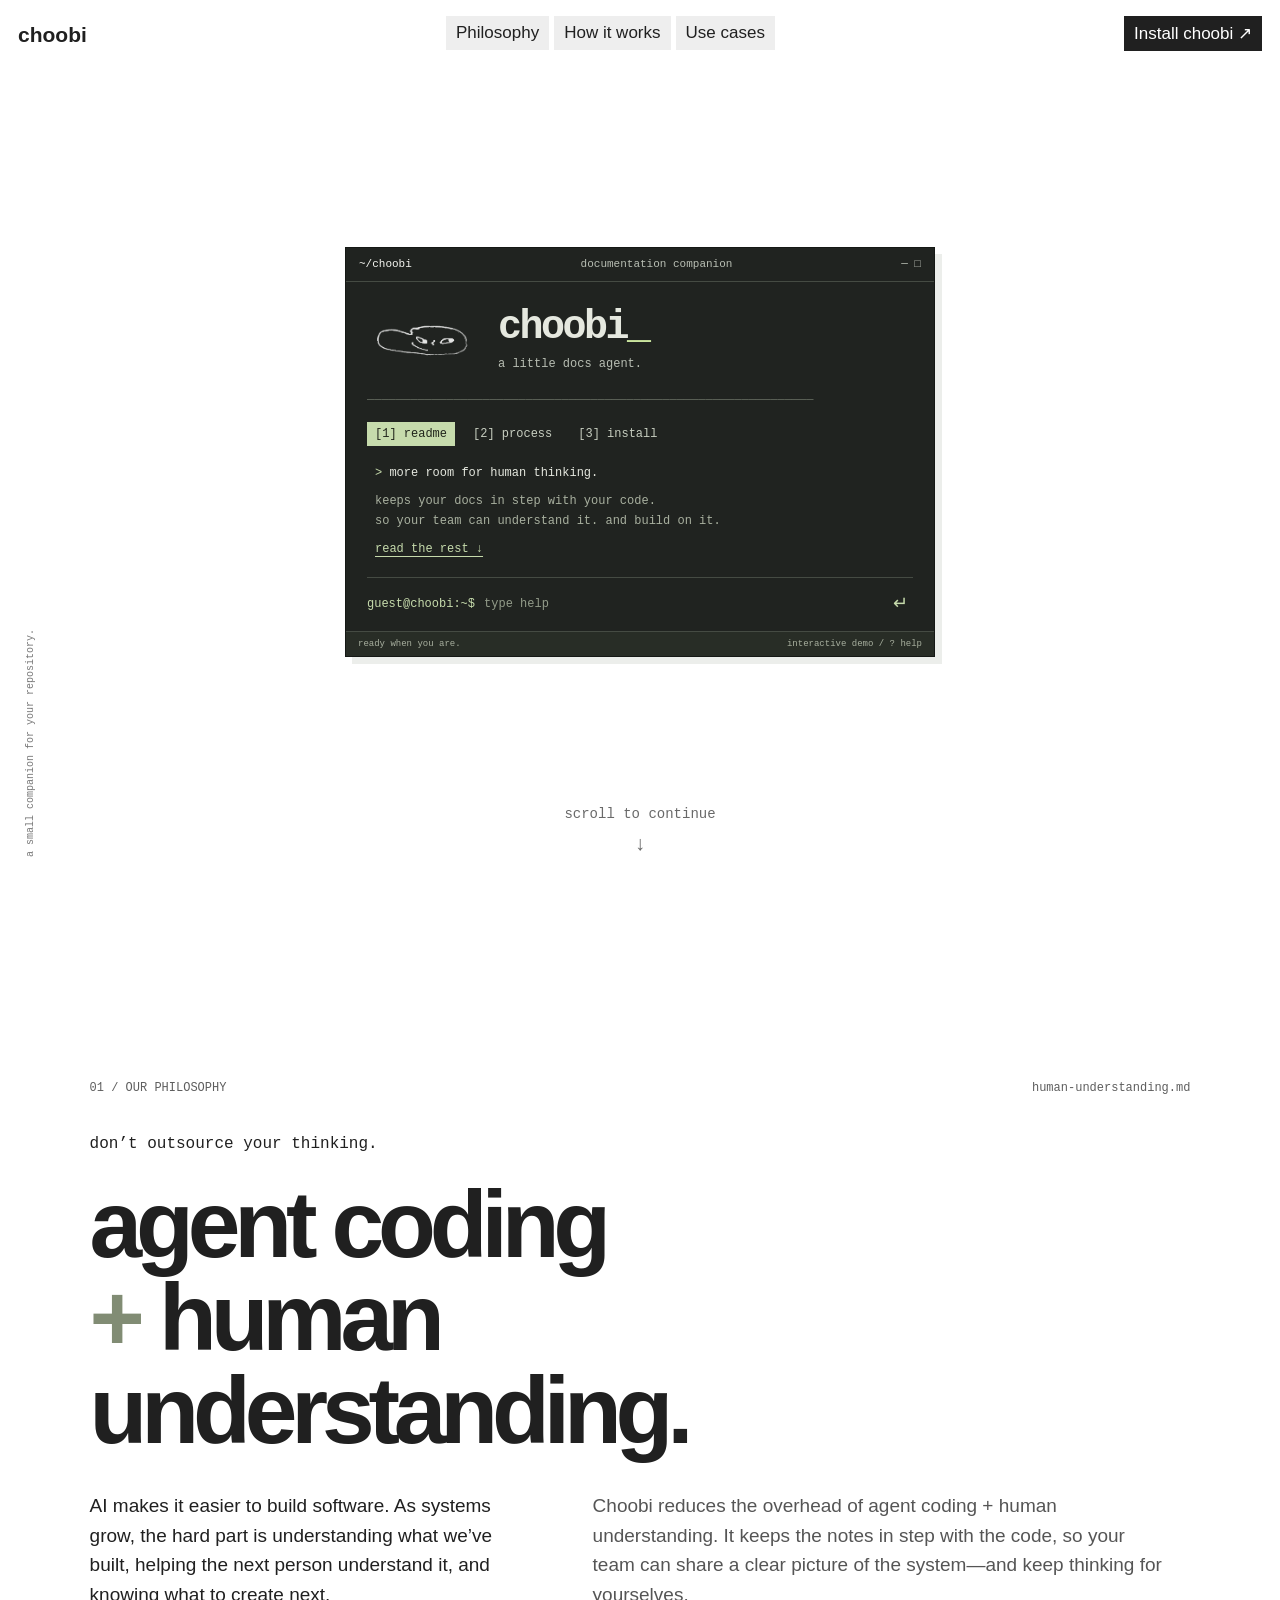
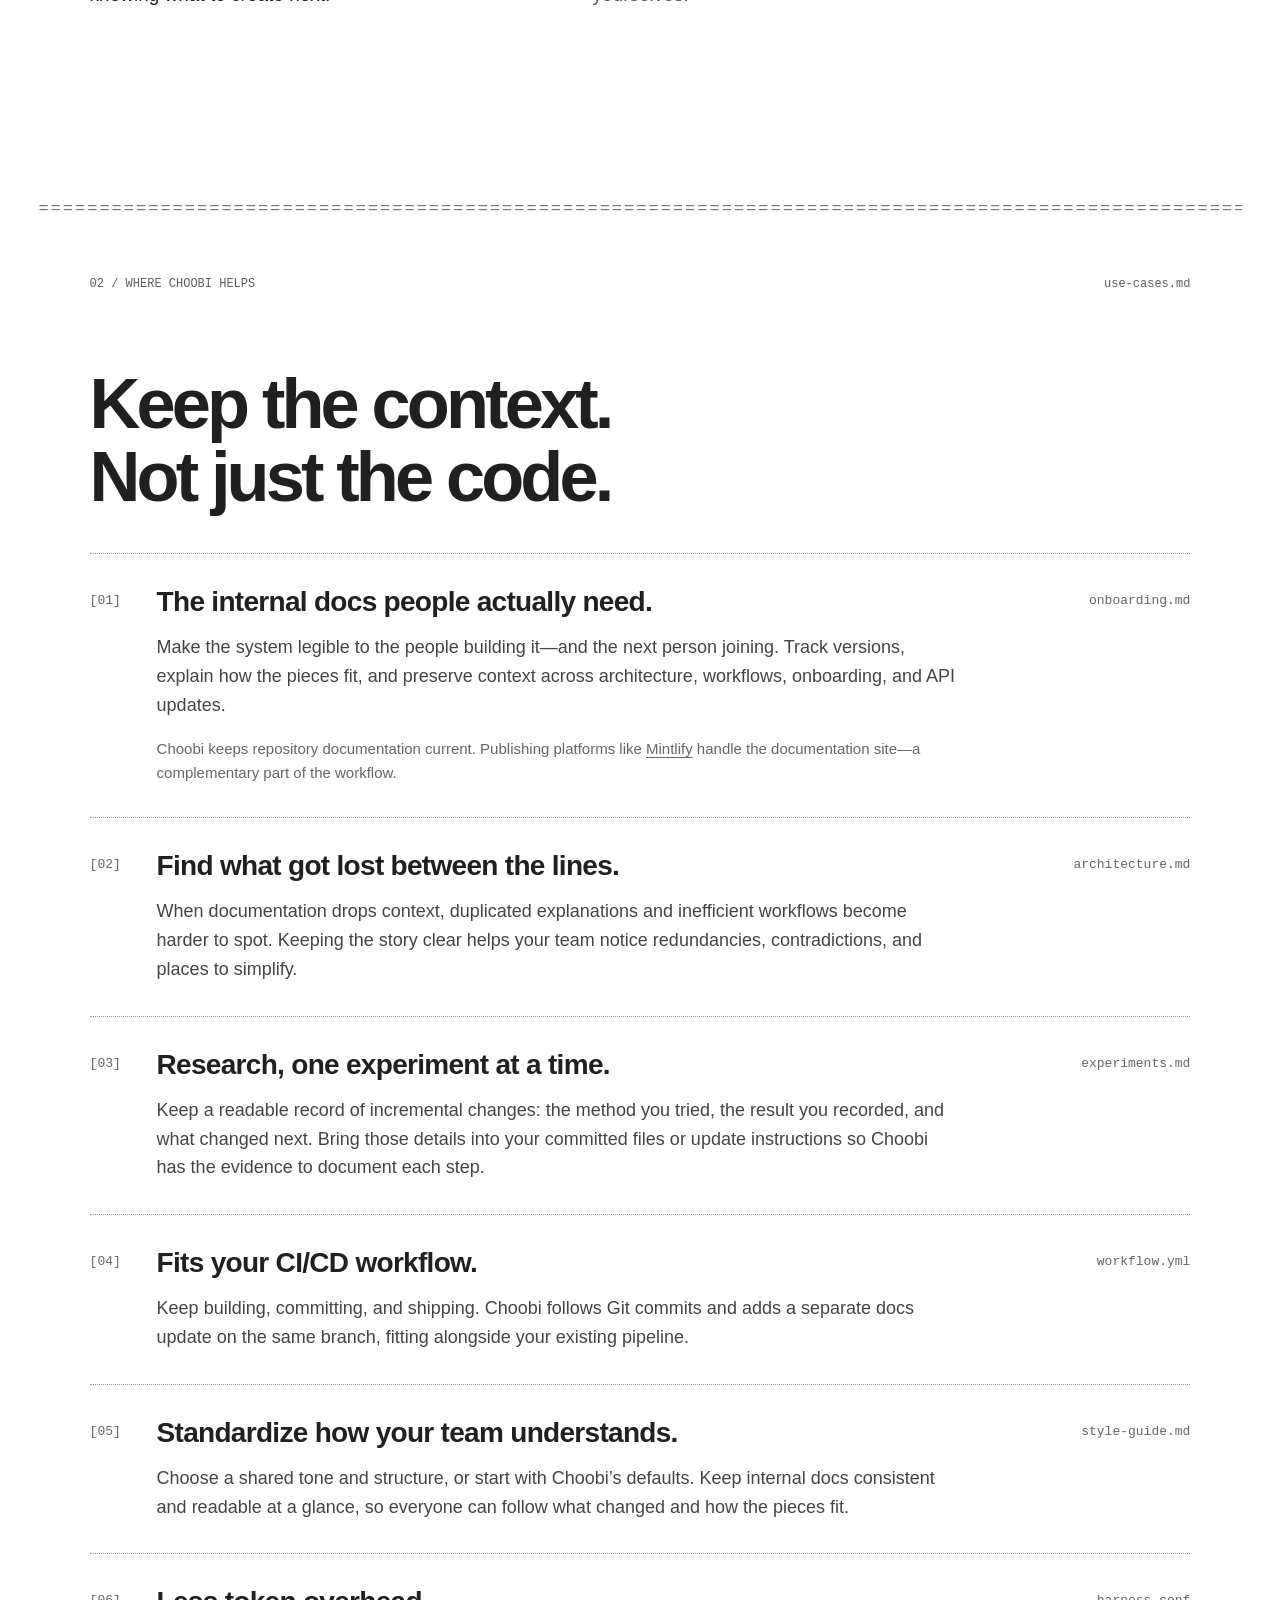
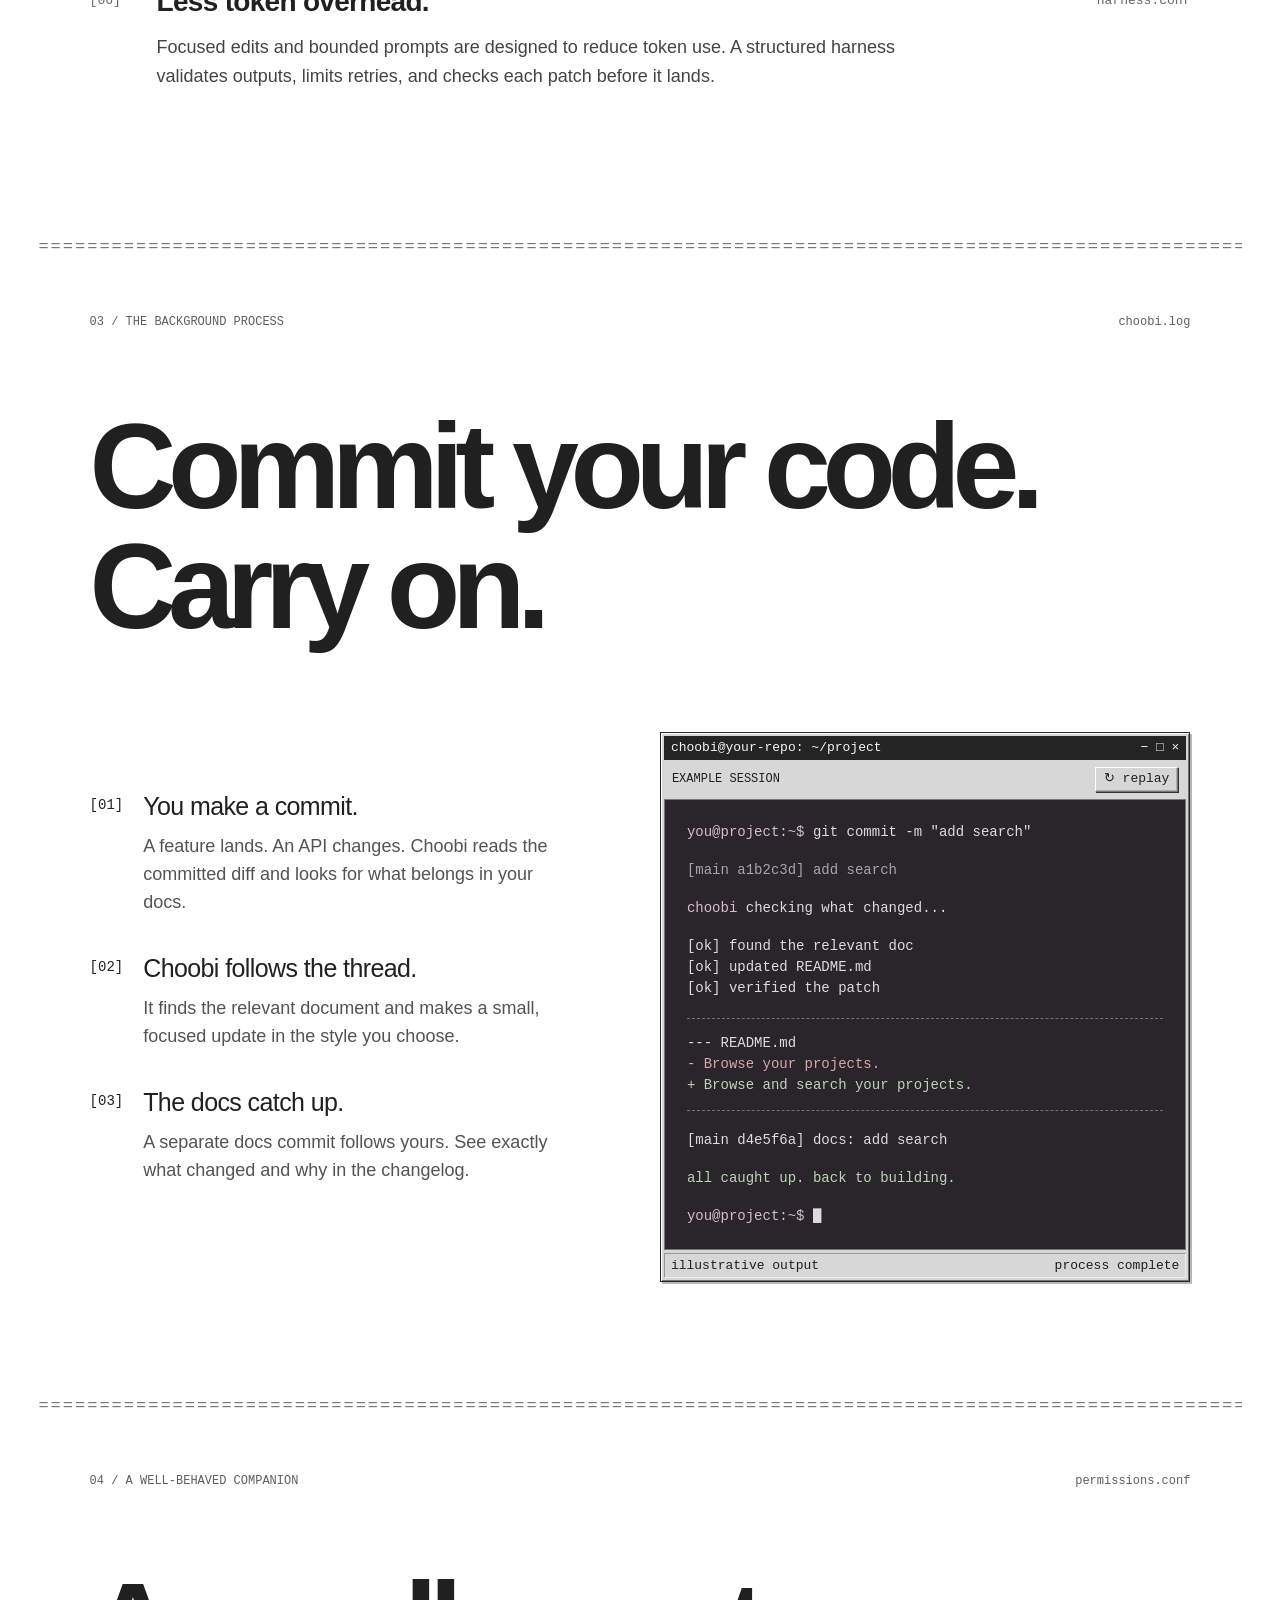
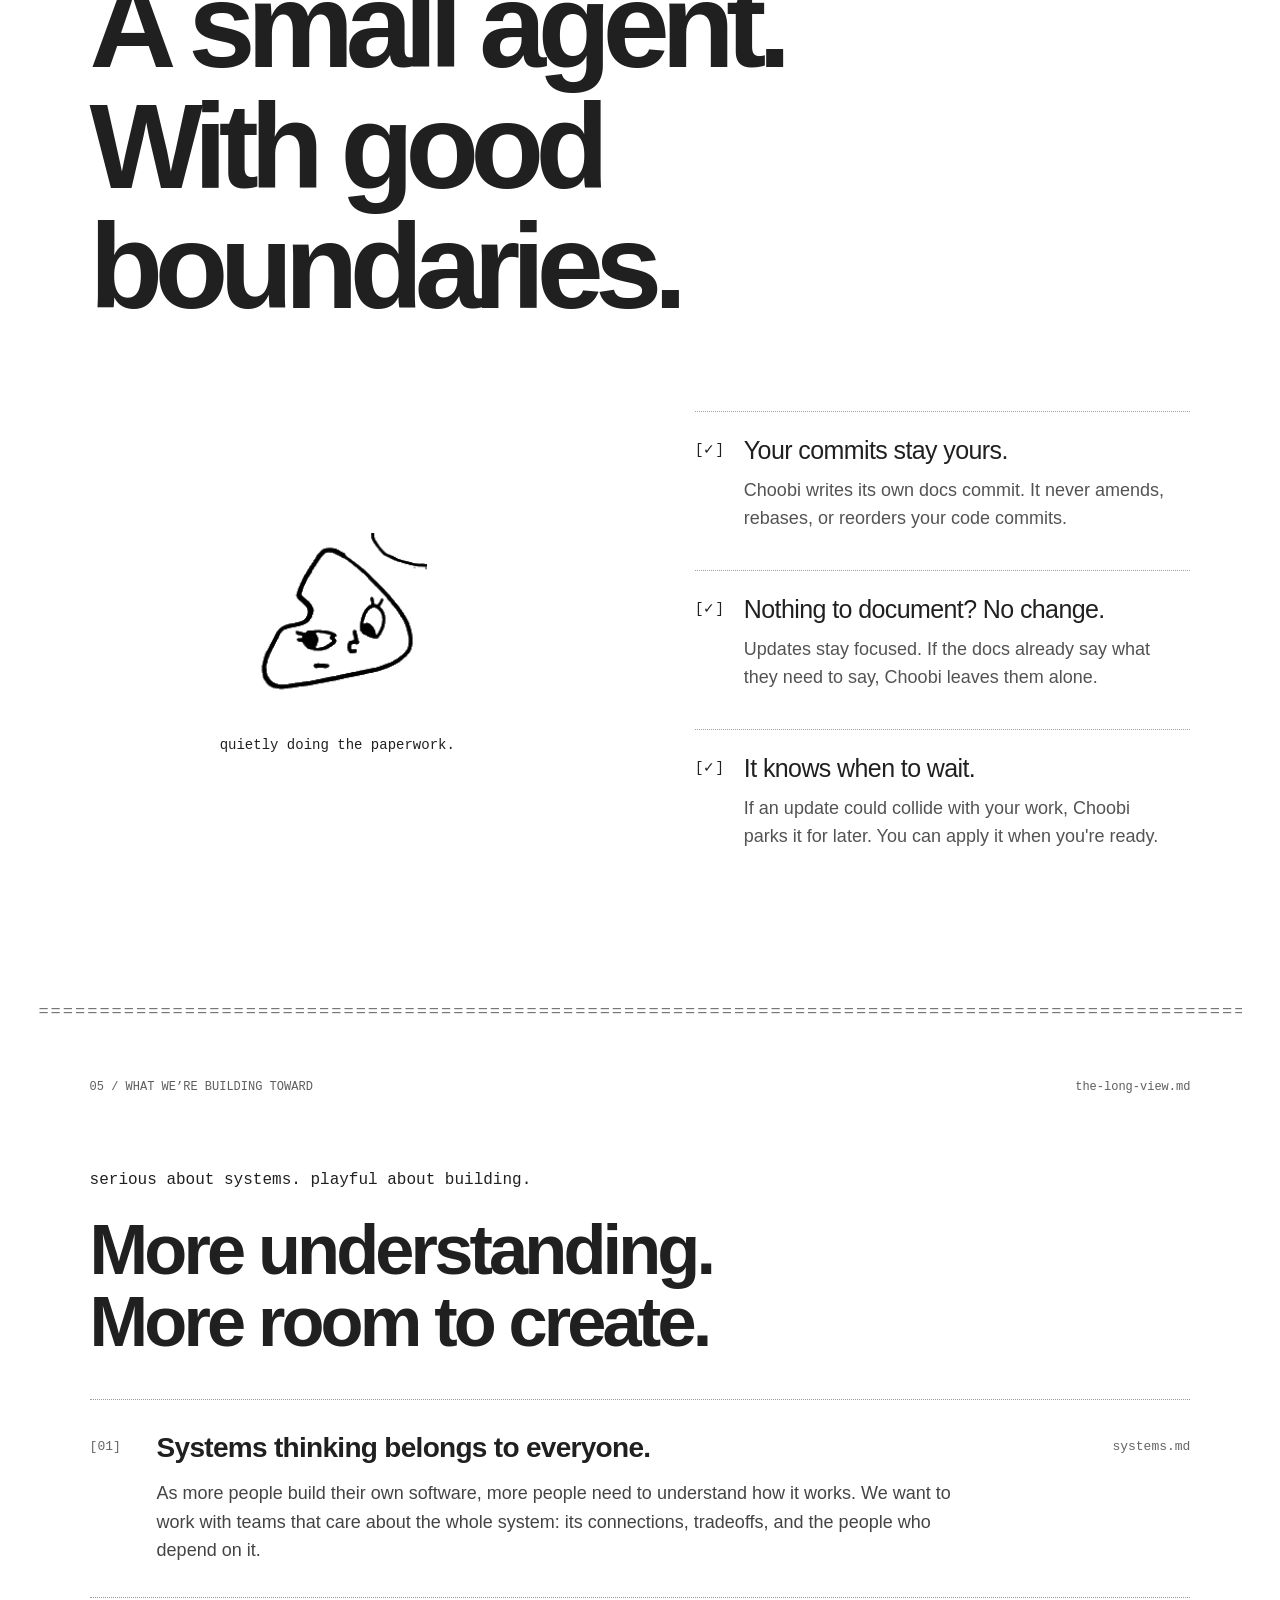
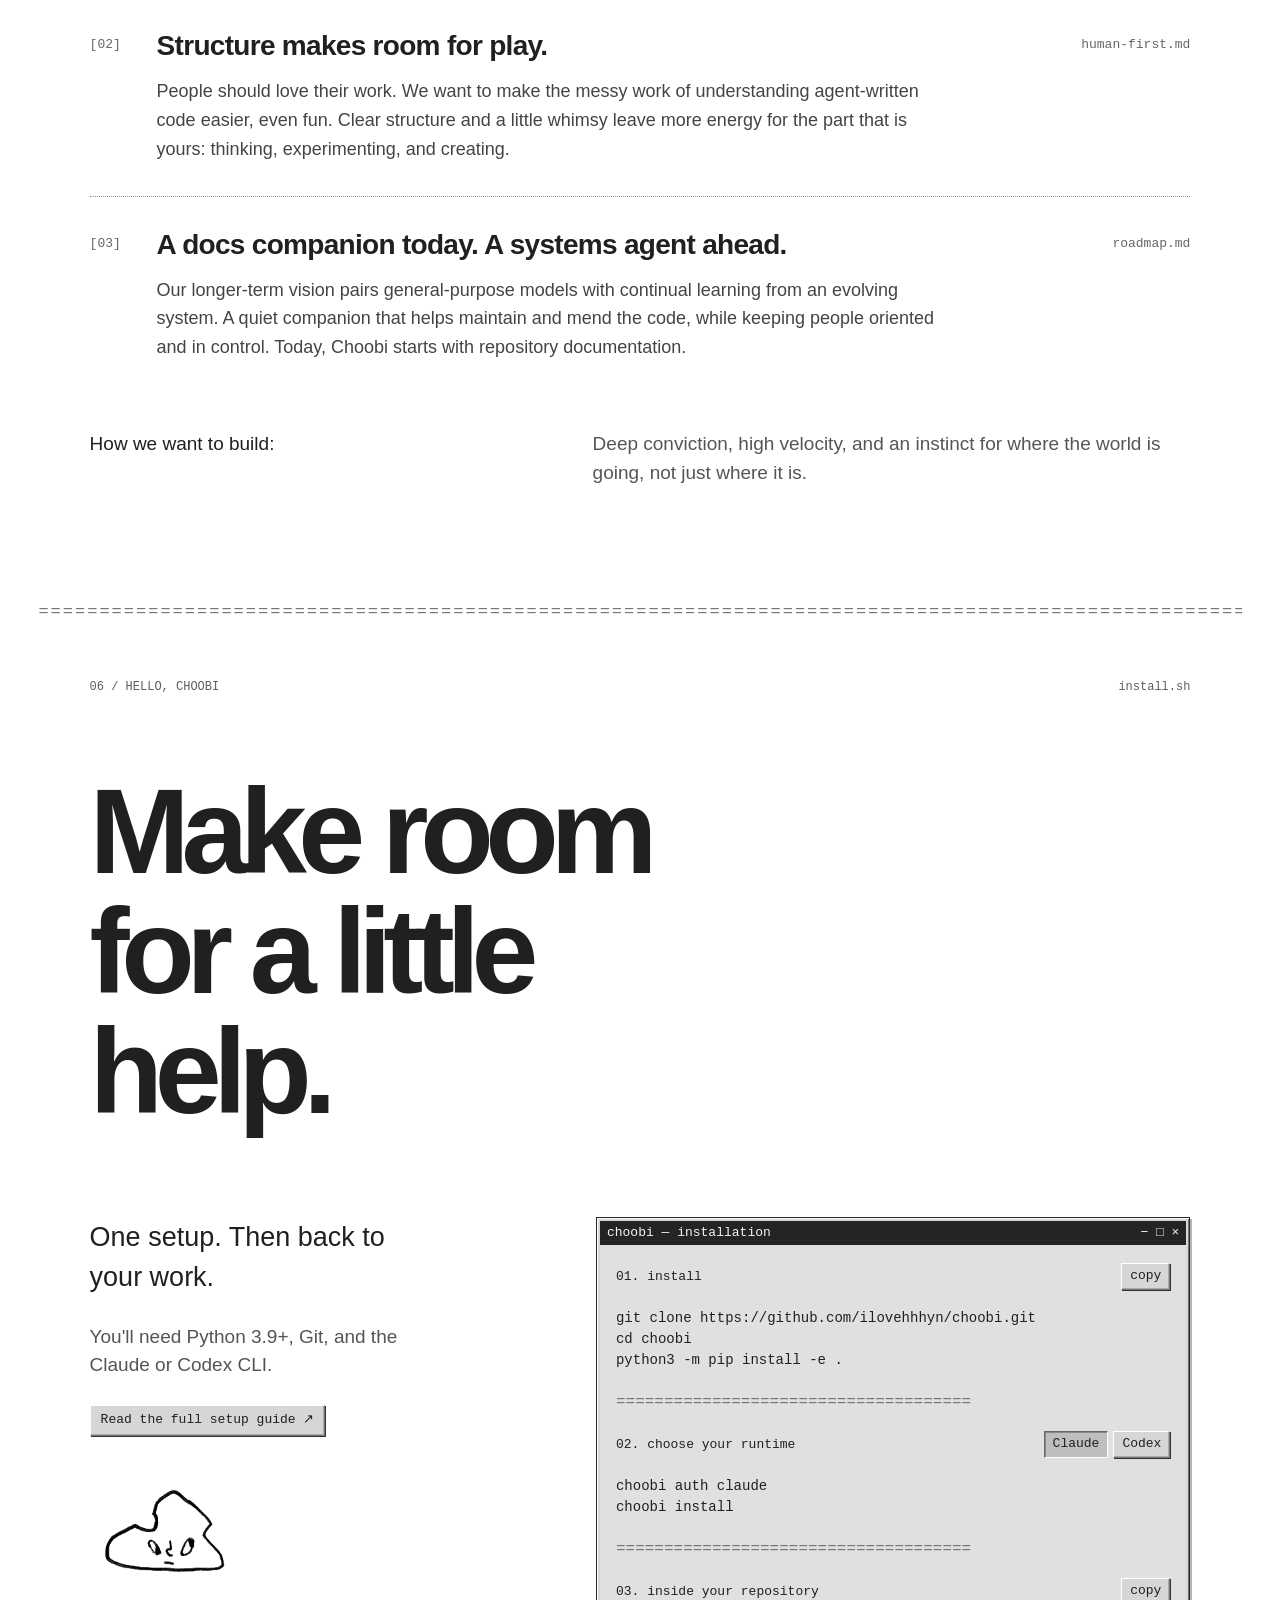
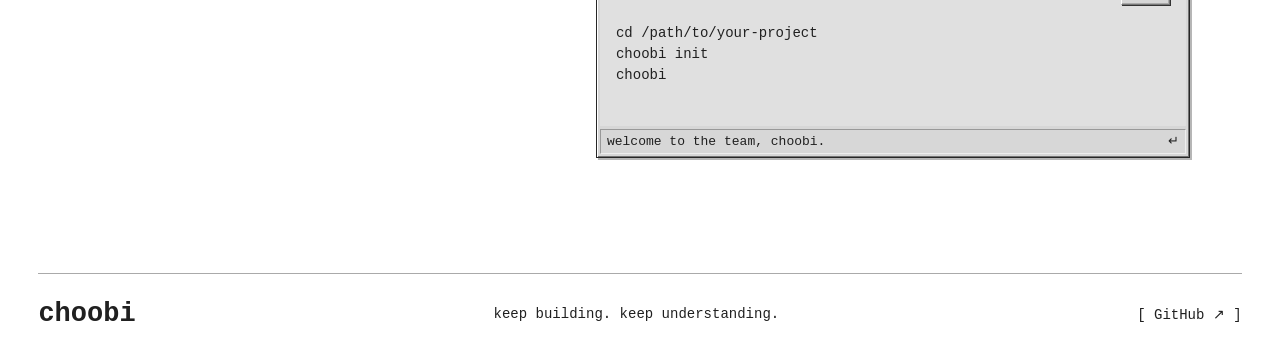
==== commit d5b68e0f: "Consolidate benefits into use cases and renumber sections" ====
--- a/index.html
+++ b/index.html
@@ -2,19 +2,17 @@
 <html lang="en"><head><meta charset="UTF-8"><meta name="viewport" content="width=device-width,initial-scale=1"><meta name="description" content="Choobi keeps repository documentation in step with your code, so your team can understand complex systems, share context, and keep creating."><title>choobi — keep building. keep understanding.</title><link rel="stylesheet" href="style.e97e89a2dcd6.css"><link rel="icon" href="assets/face-1.png"></head><body>
 <header class="nav"><a class="brand" href="#">choobi</a><nav aria-label="Main navigation"><a href="#about">Philosophy</a><a href="#workflow">How it works</a><a href="#use-cases">Use cases</a></nav><a class="nav-install" href="#install">Install choobi ↗</a></header>
 <main><section class="desktop" aria-label="Meet Choobi"><div class="tui" aria-label="Choobi interactive terminal demo"><div class="tui-top"><span>~/choobi</span><span>documentation companion</span><span aria-hidden="true">─ □</span></div><div class="tui-heading"><button id="pet" aria-label="Say hello to Choobi"><img id="hero-face" src="assets/face-1.png" alt="Choobi's hand-drawn face"></button><div><h1>choobi<span class="tui-cursor" aria-hidden="true">_</span></h1><p>a little docs agent.</p></div></div><div class="tui-divider" aria-hidden="true">──────────────────────────────────────────────────────────────</div><div class="tui-nav" role="group" aria-label="Explore Choobi"><button data-screen="about" aria-pressed="true">[1] readme</button><button data-screen="workflow" aria-pressed="false">[2] process</button><button data-screen="install" aria-pressed="false">[3] install</button></div><div class="tui-panel" id="tui-panel" aria-live="polite"><p><span class="tui-mark">&gt;</span> more room for human thinking.</p><p class="tui-muted">keeps your docs in step with your code.<br>so your team can understand it. and build on it.</p><a id="tui-link" href="#about">read the rest ↓</a></div><form id="tui-form" class="tui-command"><label for="tui-input">guest@choobi:~$</label><input id="tui-input" autocomplete="off" autocapitalize="off" spellcheck="false" placeholder="type help" maxlength="80" aria-label="Try a demo command, such as help or hello"><button type="submit" aria-label="Run demo command">↵</button></form><div class="tui-status"><span id="hello" aria-live="polite">ready when you are.</span><span>interactive demo / ? help</span></div></div><a class="scroll-cue" href="#about">scroll to continue<br><span>↓</span></a><span class="desktop-note">a small companion for your repository.</span></section>
-<section class="page-section benefits" id="benefits"><div class="section-meta"><span>01 / LESS OVERHEAD. MORE UNDERSTANDING.</span><span>design-principles.conf</span></div><h2>Built to keep<br>humans in the loop.</h2><div class="benefit-grid"><article><div class="benefit-label">[01] / READABILITY</div><h3>A shared way<br>to understand.</h3><p>Customize the tone and structure, or start with Choobi’s defaults. Give your team a consistent, readable way to understand what changed, why it matters, and how the pieces fit.</p><code>style = yours</code></article><article><div class="benefit-label">[02] / YOUR WORKFLOW</div><h3>Fits your<br>CI/CD workflow.</h3><p>Keep building, committing, and shipping. Choobi follows Git commits and adds a separate docs update on the same branch, fitting alongside your existing pipeline.</p><code>commit → docs → ship</code></article><article><div class="benefit-label">[03] / EFFICIENCY</div><h3>Lean on tokens.<br>Strict on checks.</h3><p>Built to keep token costs down with focused edits and bounded prompts. A structured harness validates outputs, limits retries, and checks each patch before it lands.</p><code>read → edit → verify</code></article></div></section>
+<section class="page-section philosophy" id="about"><div class="section-meta"><span>01 / OUR PHILOSOPHY</span><span>human-understanding.md</span></div><p class="philosophy-kicker">don’t outsource your thinking.</p><h2 aria-label="agent coding + human understanding">agent coding<br><span class="philosophy-plus">+</span> human<br>understanding.</h2><div class="philosophy-bottom"><p>AI makes it easier to build software. As systems grow, the hard part is understanding what we’ve built, helping the next person understand it, and knowing what to create next.</p><p>Choobi reduces the overhead of agent coding + human understanding. It keeps the notes in step with the code, so your team can share a clear picture of the system—and keep thinking for yourselves.</p></div></section>
 <div class="ascii-divider" aria-hidden="true">================================================================================================================================================================================</div>
-<section class="page-section philosophy" id="about"><div class="section-meta"><span>02 / OUR PHILOSOPHY</span><span>human-understanding.md</span></div><p class="philosophy-kicker">don’t outsource your thinking.</p><h2 aria-label="agent coding + human understanding">agent coding<br><span class="philosophy-plus">+</span> human<br>understanding.</h2><div class="philosophy-bottom"><p>AI makes it easier to build software. As systems grow, the hard part is understanding what we’ve built, helping the next person understand it, and knowing what to create next.</p><p>Choobi reduces the overhead of agent coding + human understanding. It keeps the notes in step with the code, so your team can share a clear picture of the system—and keep thinking for yourselves.</p></div></section>
+<section class="page-section use-cases" id="use-cases"><div class="section-meta"><span>02 / WHERE CHOOBI HELPS</span><span>use-cases.md</span></div><h2>Keep the context.<br>Not just the code.</h2><div class="use-case-list"><article><span class="case-number">[01]</span><div><h3>The internal docs people actually need.</h3><p>Make the system legible to the people building it—and the next person joining. Track versions, explain how the pieces fit, and preserve context across architecture, workflows, onboarding, and API updates.</p><p class="case-note">Choobi keeps repository documentation current. Publishing platforms like <a href="https://www.mintlify.com/docs/quickstart">Mintlify</a> handle the documentation site—a complementary part of the workflow.</p></div><span class="case-file">onboarding.md</span></article><article><span class="case-number">[02]</span><div><h3>Find what got lost between the lines.</h3><p>When documentation drops context, duplicated explanations and inefficient workflows become harder to spot. Keeping the story clear helps your team notice redundancies, contradictions, and places to simplify.</p></div><span class="case-file">architecture.md</span></article><article><span class="case-number">[03]</span><div><h3>Research, one experiment at a time.</h3><p>Keep a readable record of incremental changes: the method you tried, the result you recorded, and what changed next. Bring those details into your committed files or update instructions so Choobi has the evidence to document each step.</p></div><span class="case-file">experiments.md</span></article><article><span class="case-number">[04]</span><div><h3>Fits your CI/CD workflow.</h3><p>Keep building, committing, and shipping. Choobi follows Git commits and adds a separate docs update on the same branch, fitting alongside your existing pipeline.</p></div><span class="case-file">workflow.yml</span></article><article><span class="case-number">[05]</span><div><h3>Standardize how your team understands.</h3><p>Choose a shared tone and structure, or start with Choobi’s defaults. Keep internal docs consistent and readable at a glance, so everyone can follow what changed and how the pieces fit.</p></div><span class="case-file">style-guide.md</span></article><article><span class="case-number">[06]</span><div><h3>Less token overhead.</h3><p>Focused edits and bounded prompts are designed to reduce token use. A structured harness validates outputs, limits retries, and checks each patch before it lands.</p></div><span class="case-file">harness.conf</span></article></div></section>
 <div class="ascii-divider" aria-hidden="true">================================================================================================================================================================================</div>
-<section class="page-section use-cases" id="use-cases"><div class="section-meta"><span>03 / WHERE CHOOBI HELPS</span><span>use-cases.md</span></div><h2>Keep the context.<br>Not just the code.</h2><div class="use-case-list"><article><span class="case-number">[01]</span><div><h3>The internal docs people actually need.</h3><p>Make the system legible to the people building it—and the next person joining. Track versions, explain how the pieces fit, and preserve context across architecture, workflows, onboarding, and API updates.</p><p class="case-note">Choobi keeps repository documentation current. Publishing platforms like <a href="https://www.mintlify.com/docs/quickstart">Mintlify</a> handle the documentation site—a complementary part of the workflow.</p></div><span class="case-file">onboarding.md</span></article><article><span class="case-number">[02]</span><div><h3>Find what got lost between the lines.</h3><p>When documentation drops context, duplicated explanations and inefficient workflows become harder to spot. Keeping the story clear helps your team notice redundancies, contradictions, and places to simplify.</p></div><span class="case-file">architecture.md</span></article><article><span class="case-number">[03]</span><div><h3>Research, one experiment at a time.</h3><p>Keep a readable record of incremental changes: the method you tried, the result you recorded, and what changed next. Bring those details into your committed files or update instructions so Choobi has the evidence to document each step.</p></div><span class="case-file">experiments.md</span></article></div></section>
+<section class="page-section workflow" id="workflow"><div class="section-meta"><span>03 / THE BACKGROUND PROCESS</span><span>choobi.log</span></div><h2>Commit your code.<br>Carry on.</h2><div class="workflow-grid"><div class="steps"><article><span>[01]</span><div><h3>You make a commit.</h3><p>A feature lands. An API changes. Choobi reads the committed diff and looks for what belongs in your docs.</p></div></article><article><span>[02]</span><div><h3>Choobi follows the thread.</h3><p>It finds the relevant document and makes a small, focused update in the style you choose.</p></div></article><article><span>[03]</span><div><h3>The docs catch up.</h3><p>A separate docs commit follows yours. See exactly what changed and why in the changelog.</p></div></article></div><div class="window terminal-window"><div class="titlebar"><span>choobi@your-repo: ~/project</span><span aria-hidden="true">− □ ×</span></div><div class="terminal-toolbar"><span>EXAMPLE SESSION</span><button id="replay" class="retro-button">↻ replay</button></div><div class="terminal-screen" id="demo" aria-live="polite"><p><span class="prompt">you@project:~$</span> git commit -m "add search"</p><p class="muted">[main a1b2c3d] add search</p><p><span class="prompt">choobi</span> checking what changed...</p><p>  [ok] found the relevant doc<br>  [ok] updated README.md<br>  [ok] verified the patch</p><div class="terminal-diff"><span>--- README.md</span><del>- Browse your projects.</del><ins>+ Browse and search your projects.</ins></div><p>[main d4e5f6a] docs: add search</p><p class="terminal-success">all caught up. back to building.</p><p><span class="prompt">you@project:~$</span> <span class="cursor">█</span></p></div><div class="statusbar"><span>illustrative output</span><span>process complete</span></div></div></div></section>
 <div class="ascii-divider" aria-hidden="true">================================================================================================================================================================================</div>
-<section class="page-section workflow" id="workflow"><div class="section-meta"><span>04 / THE BACKGROUND PROCESS</span><span>choobi.log</span></div><h2>Commit your code.<br>Carry on.</h2><div class="workflow-grid"><div class="steps"><article><span>[01]</span><div><h3>You make a commit.</h3><p>A feature lands. An API changes. Choobi reads the committed diff and looks for what belongs in your docs.</p></div></article><article><span>[02]</span><div><h3>Choobi follows the thread.</h3><p>It finds the relevant document and makes a small, focused update in the style you choose.</p></div></article><article><span>[03]</span><div><h3>The docs catch up.</h3><p>A separate docs commit follows yours. See exactly what changed and why in the changelog.</p></div></article></div><div class="window terminal-window"><div class="titlebar"><span>choobi@your-repo: ~/project</span><span aria-hidden="true">− □ ×</span></div><div class="terminal-toolbar"><span>EXAMPLE SESSION</span><button id="replay" class="retro-button">↻ replay</button></div><div class="terminal-screen" id="demo" aria-live="polite"><p><span class="prompt">you@project:~$</span> git commit -m "add search"</p><p class="muted">[main a1b2c3d] add search</p><p><span class="prompt">choobi</span> checking what changed...</p><p>  [ok] found the relevant doc<br>  [ok] updated README.md<br>  [ok] verified the patch</p><div class="terminal-diff"><span>--- README.md</span><del>- Browse your projects.</del><ins>+ Browse and search your projects.</ins></div><p>[main d4e5f6a] docs: add search</p><p class="terminal-success">all caught up. back to building.</p><p><span class="prompt">you@project:~$</span> <span class="cursor">█</span></p></div><div class="statusbar"><span>illustrative output</span><span>process complete</span></div></div></div></section>
+<section class="page-section boundaries" id="boundaries"><div class="section-meta"><span>04 / A WELL-BEHAVED COMPANION</span><span>permissions.conf</span></div><h2>A small agent.<br>With good<br>boundaries.</h2><div class="boundary-grid"><div class="boundary-illustration"><img src="assets/face-13.png" alt="Choobi quietly keeping an eye on the docs"><p>quietly doing the paperwork.</p></div><div class="rules"><article><span>[✓]</span><div><h3>Your commits stay yours.</h3><p>Choobi writes its own docs commit. It never amends, rebases, or reorders your code commits.</p></div></article><article><span>[✓]</span><div><h3>Nothing to document? No change.</h3><p>Updates stay focused. If the docs already say what they need to say, Choobi leaves them alone.</p></div></article><article><span>[✓]</span><div><h3>It knows when to wait.</h3><p>If an update could collide with your work, Choobi parks it for later. You can apply it when you're ready.</p></div></article></div></div></section>
 <div class="ascii-divider" aria-hidden="true">================================================================================================================================================================================</div>
-<section class="page-section boundaries" id="boundaries"><div class="section-meta"><span>05 / A WELL-BEHAVED COMPANION</span><span>permissions.conf</span></div><h2>A small agent.<br>With good<br>boundaries.</h2><div class="boundary-grid"><div class="boundary-illustration"><img src="assets/face-13.png" alt="Choobi quietly keeping an eye on the docs"><p>quietly doing the paperwork.</p></div><div class="rules"><article><span>[✓]</span><div><h3>Your commits stay yours.</h3><p>Choobi writes its own docs commit. It never amends, rebases, or reorders your code commits.</p></div></article><article><span>[✓]</span><div><h3>Nothing to document? No change.</h3><p>Updates stay focused. If the docs already say what they need to say, Choobi leaves them alone.</p></div></article><article><span>[✓]</span><div><h3>It knows when to wait.</h3><p>If an update could collide with your work, Choobi parks it for later. You can apply it when you're ready.</p></div></article></div></div></section>
+<section class="page-section use-cases vision" id="vision"><div class="section-meta"><span>05 / WHAT WE’RE BUILDING TOWARD</span><span>the-long-view.md</span></div><p class="philosophy-kicker">serious about systems. playful about building.</p><h2>More understanding.<br>More room to create.</h2><div class="use-case-list"><article><span class="case-number">[01]</span><div><h3>Systems thinking belongs to everyone.</h3><p>As more people build their own software, more people need to understand how it works. We want to work with teams that care about the whole system: its connections, tradeoffs, and the people who depend on it.</p></div><span class="case-file">systems.md</span></article><article><span class="case-number">[02]</span><div><h3>Structure makes room for play.</h3><p>People should love their work. We want to make the messy work of understanding agent-written code easier, even fun. Clear structure and a little whimsy leave more energy for the part that is yours: thinking, experimenting, and creating.</p></div><span class="case-file">human-first.md</span></article><article><span class="case-number">[03]</span><div><h3>A docs companion today. A systems agent ahead.</h3><p>Our longer-term vision pairs general-purpose models with continual learning from an evolving system. A quiet companion that helps maintain and mend the code, while keeping people oriented and in control. Today, Choobi starts with repository documentation.</p></div><span class="case-file">roadmap.md</span></article></div><div class="philosophy-bottom"><p>How we want to build:</p><p>Deep conviction, high velocity, and an instinct for where the world is going, not just where it is.</p></div></section>
 <div class="ascii-divider" aria-hidden="true">================================================================================================================================================================================</div>
-<section class="page-section use-cases vision" id="vision"><div class="section-meta"><span>06 / WHAT WE’RE BUILDING TOWARD</span><span>the-long-view.md</span></div><p class="philosophy-kicker">serious about systems. playful about building.</p><h2>More understanding.<br>More room to create.</h2><div class="use-case-list"><article><span class="case-number">[01]</span><div><h3>Systems thinking belongs to everyone.</h3><p>As more people build their own software, more people need to understand how it works. We want to work with teams that care about the whole system: its connections, tradeoffs, and the people who depend on it.</p></div><span class="case-file">systems.md</span></article><article><span class="case-number">[02]</span><div><h3>Structure makes room for play.</h3><p>People should love their work. We want to make the messy work of understanding agent-written code easier, even fun. Clear structure and a little whimsy leave more energy for the part that is yours: thinking, experimenting, and creating.</p></div><span class="case-file">human-first.md</span></article><article><span class="case-number">[03]</span><div><h3>A docs companion today. A systems agent ahead.</h3><p>Our longer-term vision pairs general-purpose models with continual learning from an evolving system. A quiet companion that helps maintain and mend the code, while keeping people oriented and in control. Today, Choobi starts with repository documentation.</p></div><span class="case-file">roadmap.md</span></article></div><div class="philosophy-bottom"><p>How we want to build:</p><p>Deep conviction, high velocity, and an instinct for where the world is going, not just where it is.</p></div></section>
-<div class="ascii-divider" aria-hidden="true">================================================================================================================================================================================</div>
-<section class="page-section install" id="install"><div class="section-meta"><span>07 / HELLO, CHOOBI</span><span>install.sh</span></div><h2>Make room<br>for a little<br>help.</h2><div class="install-grid"><div class="install-copy"><p>One setup. Then back to your work.</p><p>You'll need Python 3.9+, Git, and the Claude or Codex CLI.</p><a class="retro-button" href="https://github.com/ilovehhhyn/choobi#install">Read the full setup guide ↗</a><img src="assets/face-18.png" alt="Choobi says hello"></div><div class="window setup-window"><div class="titlebar"><span>choobi — installation</span><span aria-hidden="true">− □ ×</span></div><div class="setup-content"><div class="code-label"><span>01. install</span><button class="retro-button copy" data-copy="install-code">copy</button></div><pre id="install-code">git clone https://github.com/ilovehhhyn/choobi.git
+<section class="page-section install" id="install"><div class="section-meta"><span>06 / HELLO, CHOOBI</span><span>install.sh</span></div><h2>Make room<br>for a little<br>help.</h2><div class="install-grid"><div class="install-copy"><p>One setup. Then back to your work.</p><p>You'll need Python 3.9+, Git, and the Claude or Codex CLI.</p><a class="retro-button" href="https://github.com/ilovehhhyn/choobi#install">Read the full setup guide ↗</a><img src="assets/face-18.png" alt="Choobi says hello"></div><div class="window setup-window"><div class="titlebar"><span>choobi — installation</span><span aria-hidden="true">− □ ×</span></div><div class="setup-content"><div class="code-label"><span>01. install</span><button class="retro-button copy" data-copy="install-code">copy</button></div><pre id="install-code">git clone https://github.com/ilovehhhyn/choobi.git
 cd choobi
 python3 -m pip install -e .</pre><div class="mini-divider" aria-hidden="true">=====================================</div><div class="code-label"><span>02. choose your runtime</span><div class="runtime-tabs" role="group" aria-label="Runtime"><button class="retro-button" aria-pressed="true" data-runtime="claude">Claude</button><button class="retro-button" aria-pressed="false" data-runtime="codex">Codex</button></div></div><pre id="runtime-code">choobi auth claude
 choobi install</pre><div class="mini-divider" aria-hidden="true">=====================================</div><div class="code-label"><span>03. inside your repository</span><button class="retro-button copy" data-copy="repo-code">copy</button></div><pre id="repo-code">cd /path/to/your-project
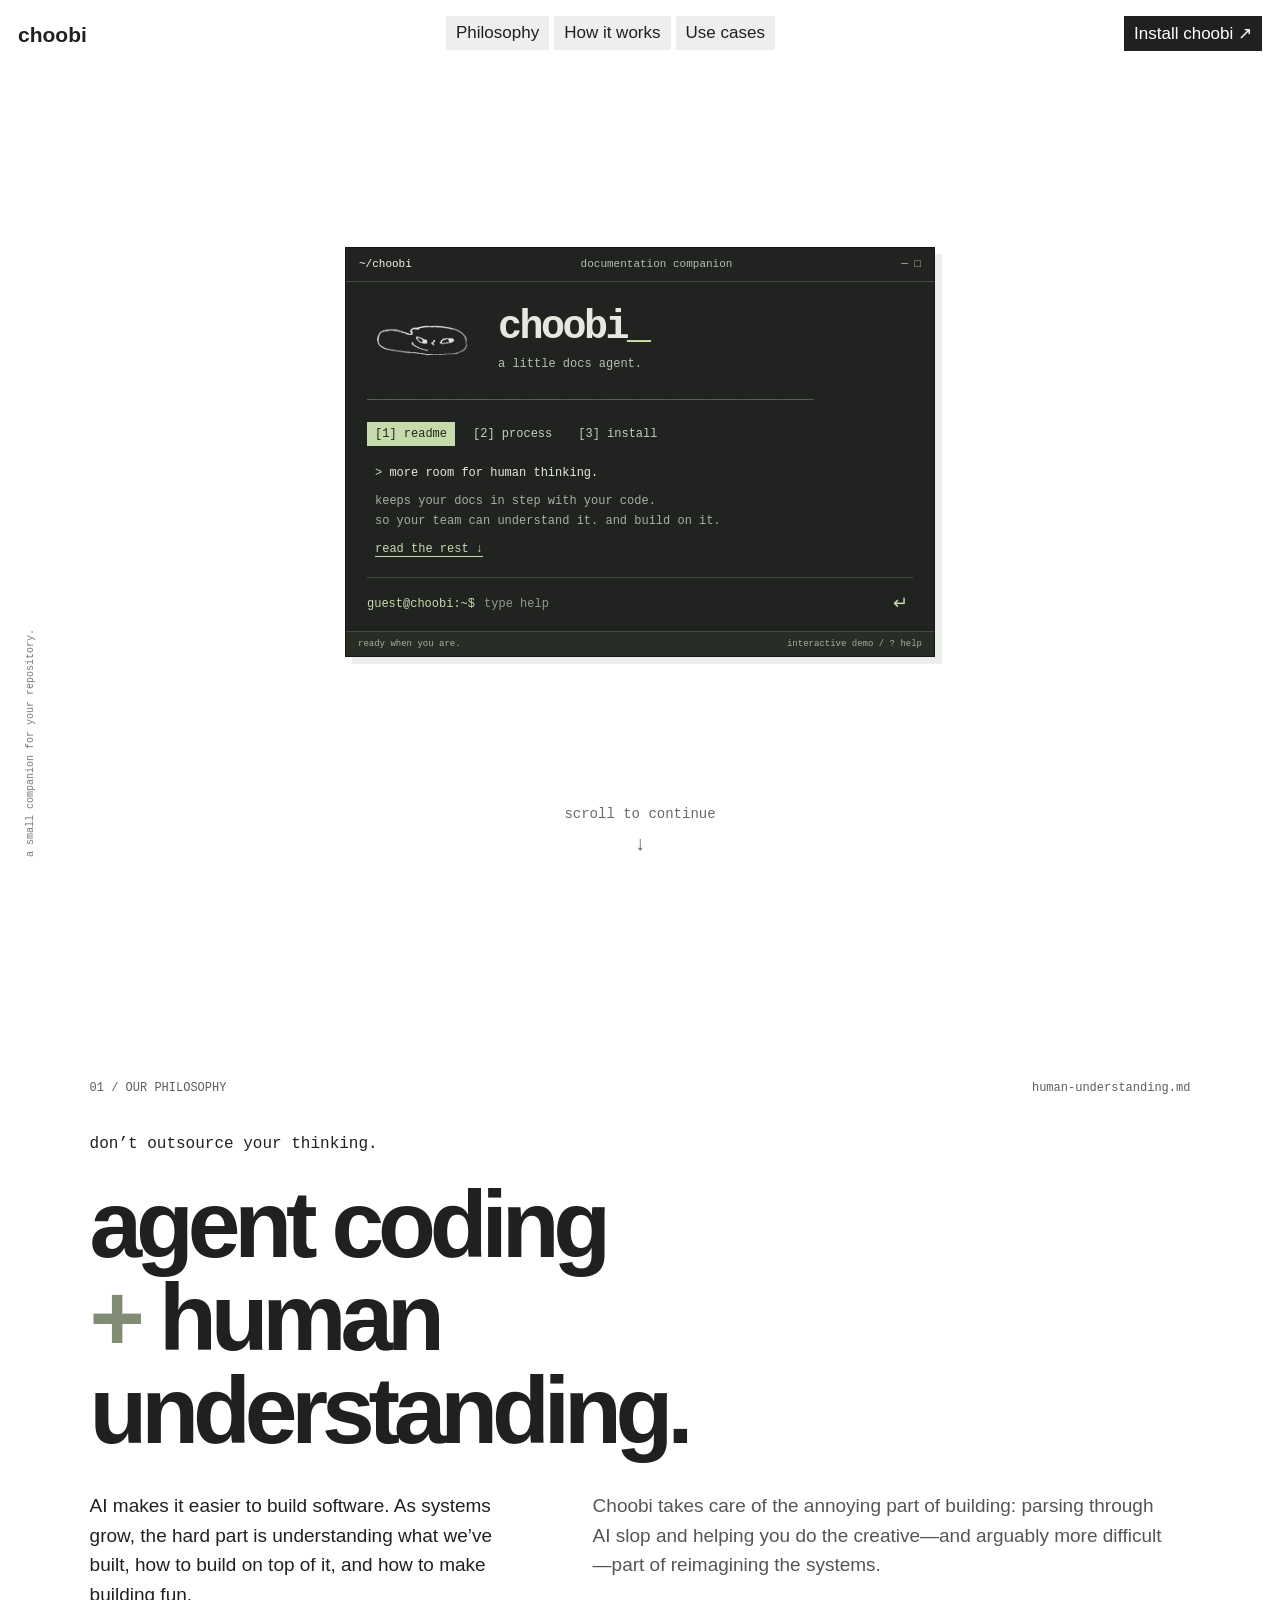
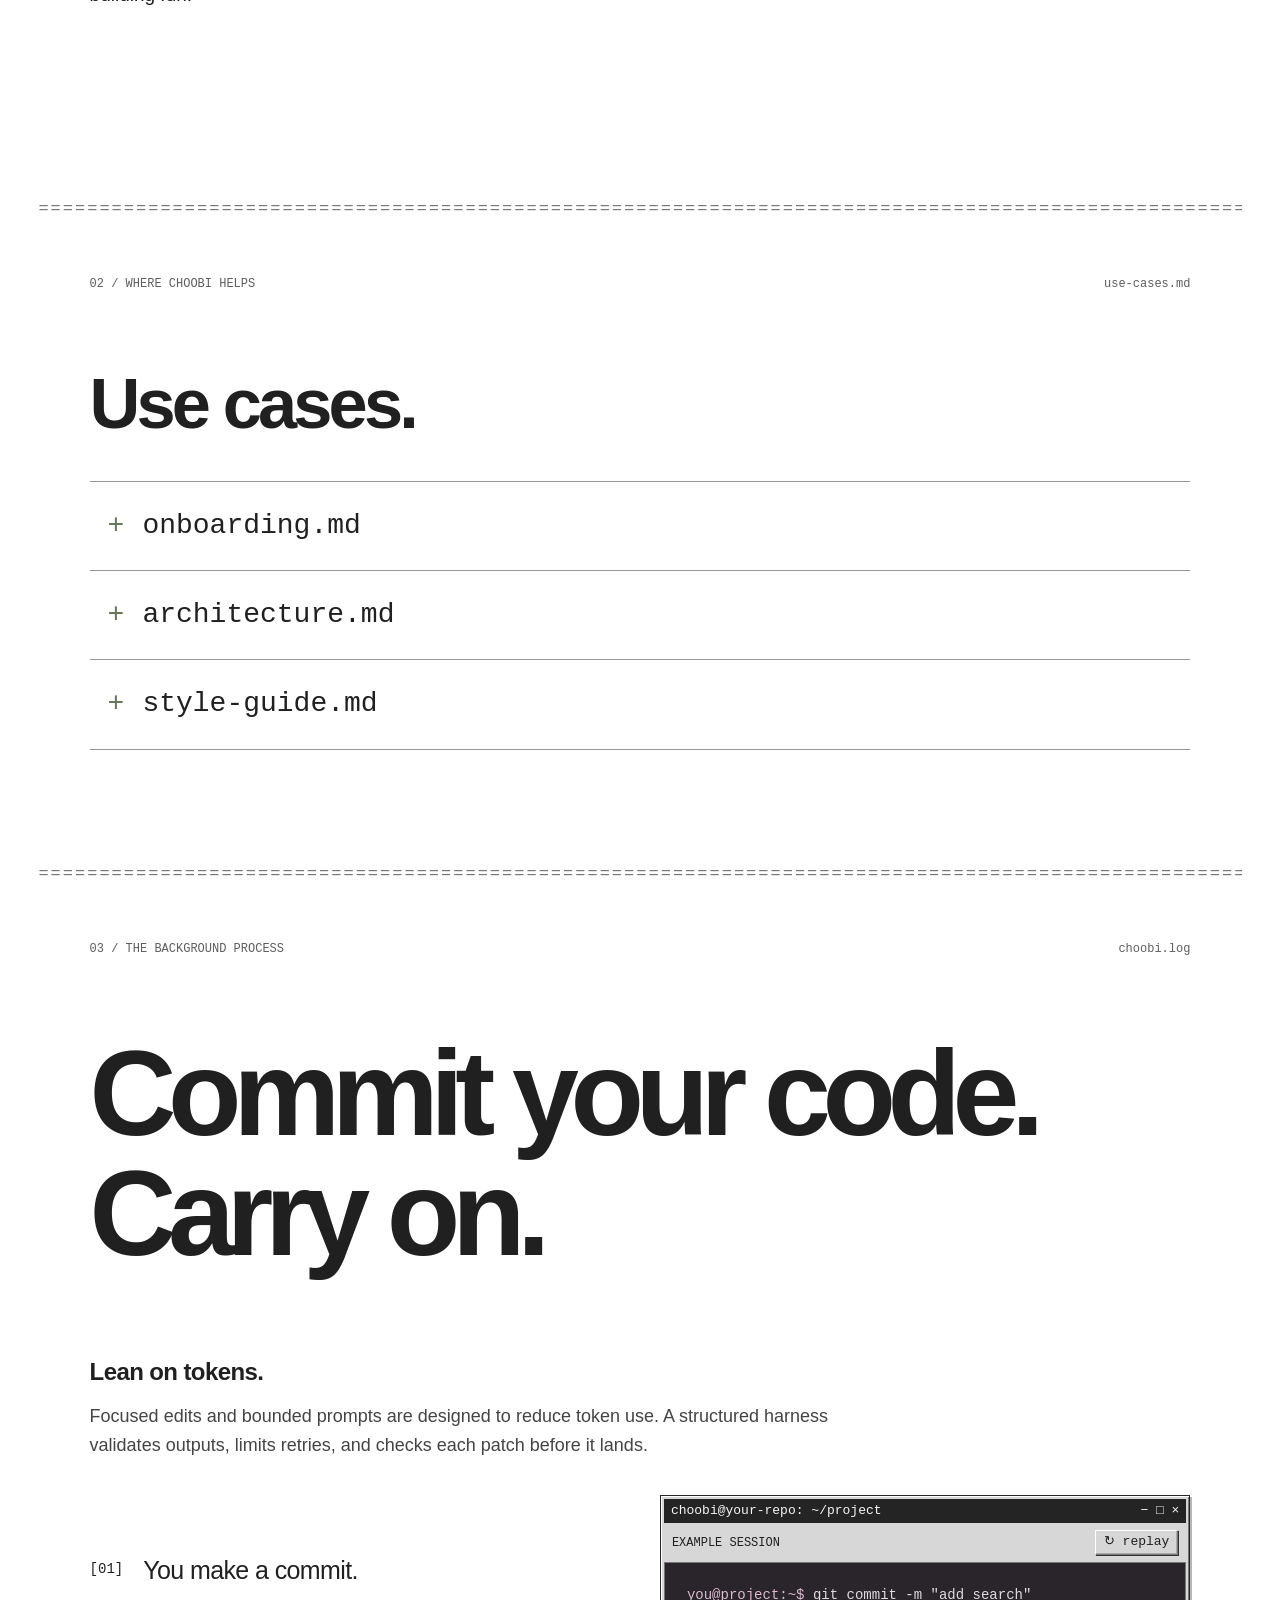
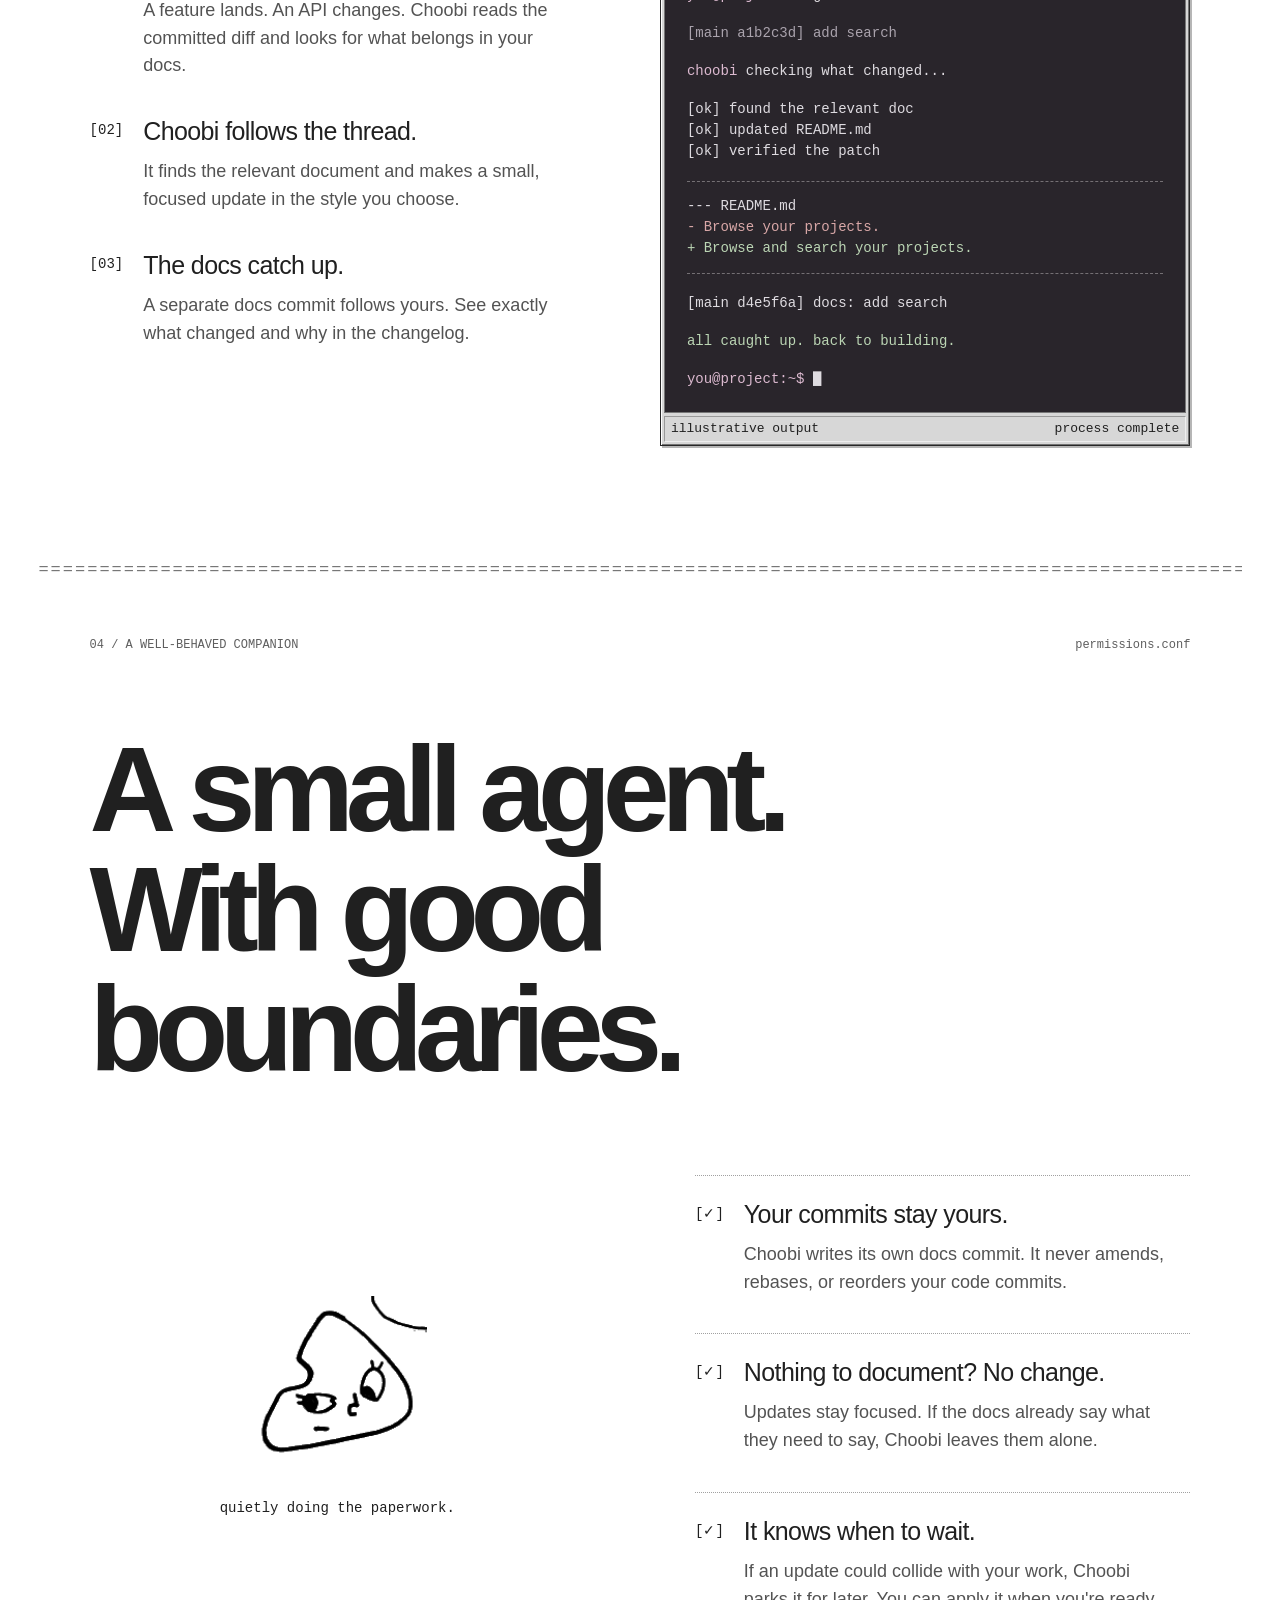
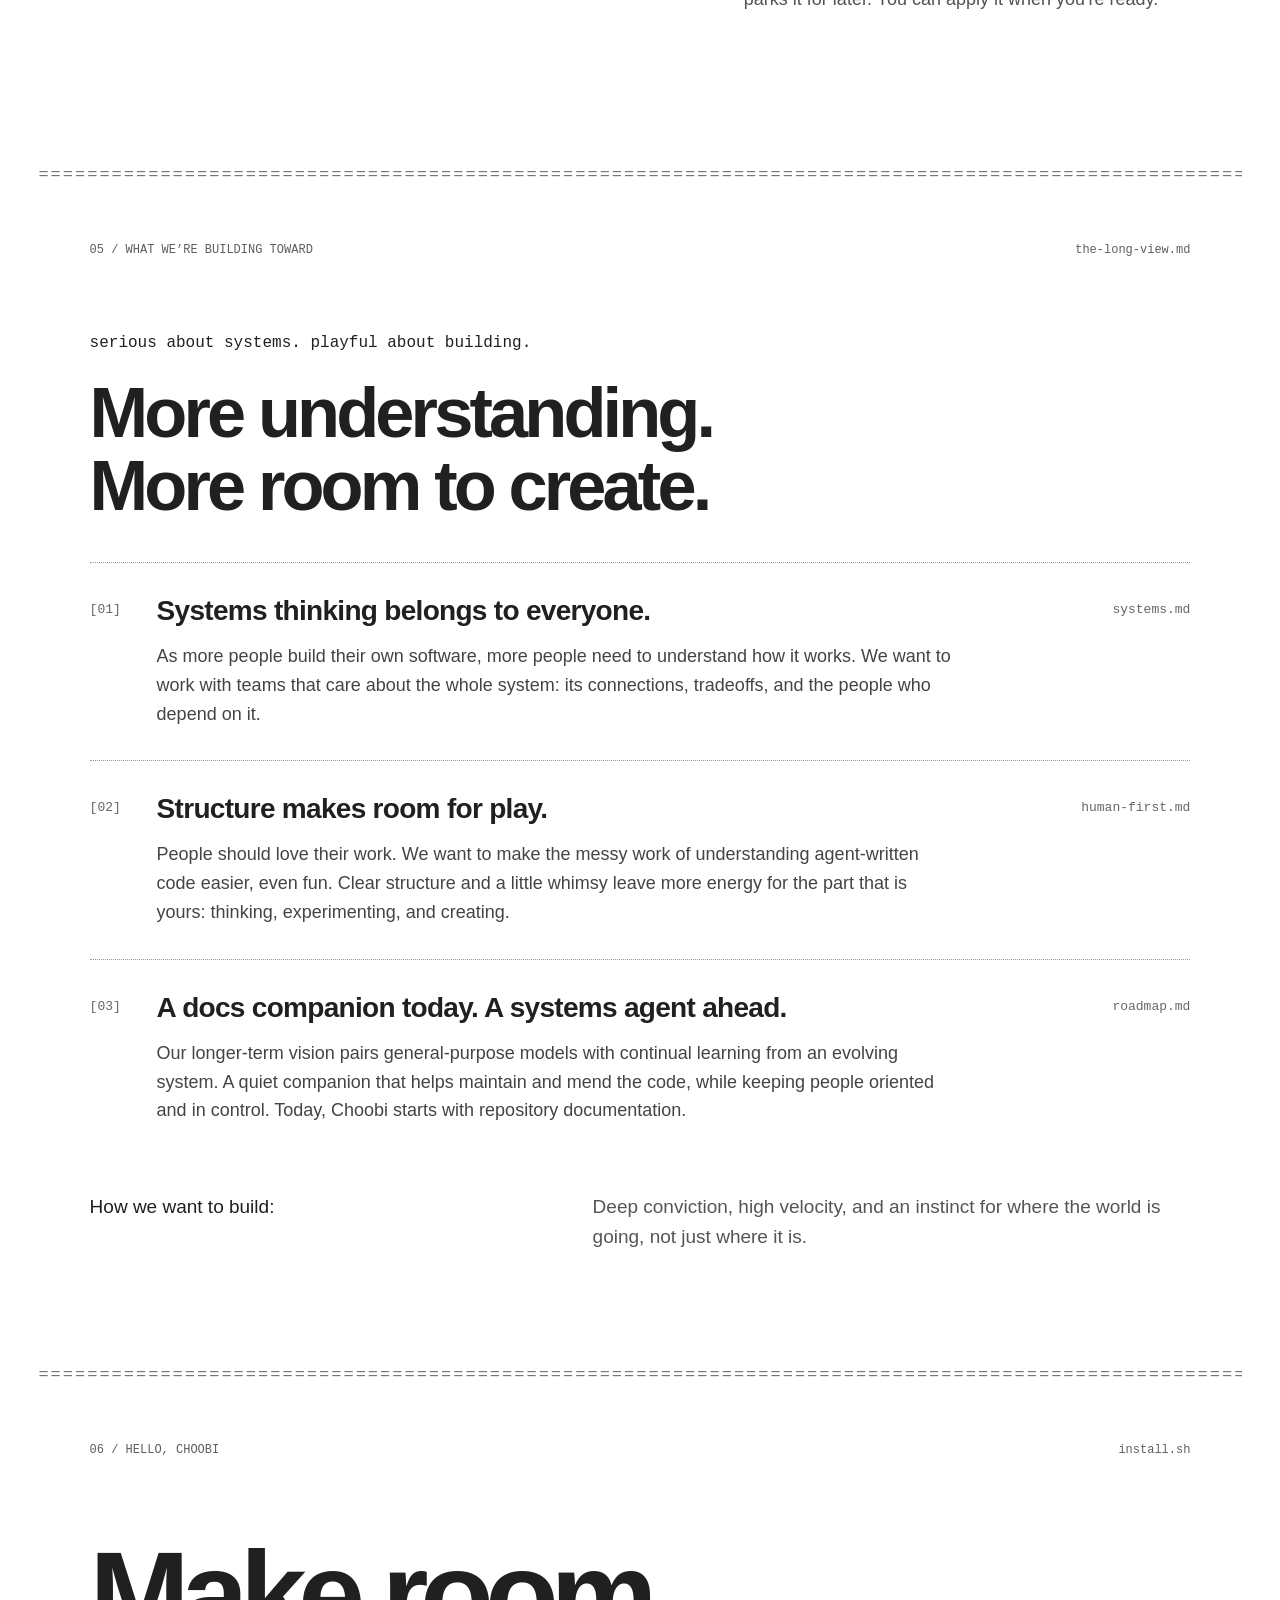
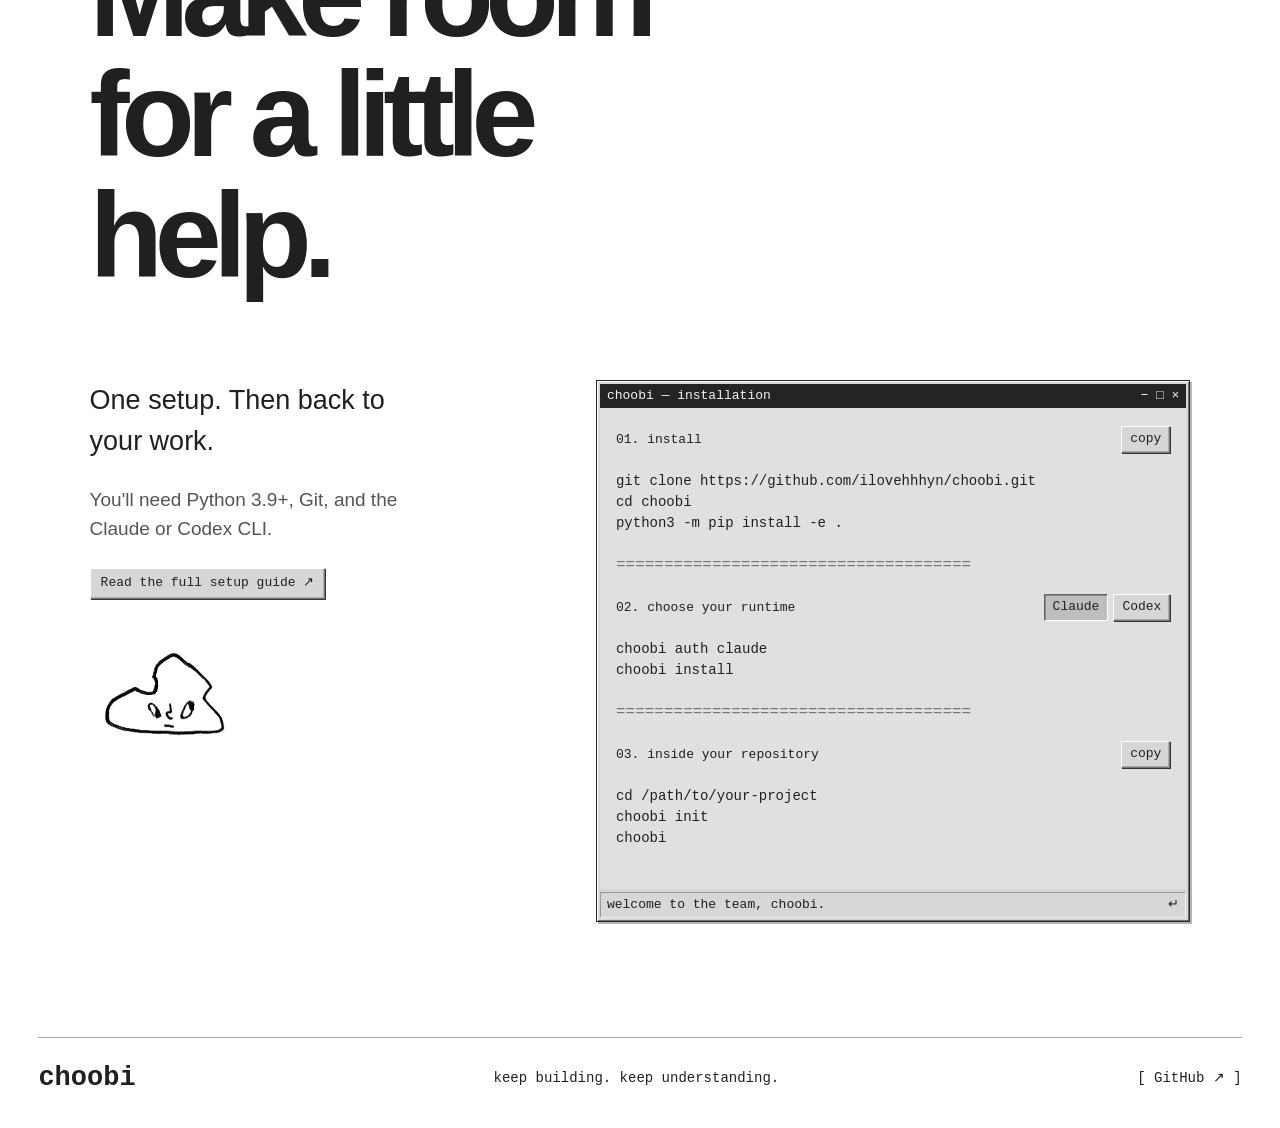
==== commit 9ff55297: "Update philosophy and turn use cases into expandable files" ====
--- a/index.html
+++ b/index.html
@@ -1,12 +1,16 @@
 <!doctype html>
-<html lang="en"><head><meta charset="UTF-8"><meta name="viewport" content="width=device-width,initial-scale=1"><meta name="description" content="Choobi keeps repository documentation in step with your code, so your team can understand complex systems, share context, and keep creating."><title>choobi — keep building. keep understanding.</title><link rel="stylesheet" href="style.e97e89a2dcd6.css"><link rel="icon" href="assets/face-1.png"></head><body>
+<html lang="en"><head><meta charset="UTF-8"><meta name="viewport" content="width=device-width,initial-scale=1"><meta name="description" content="Choobi keeps repository documentation in step with your code, so your team can understand complex systems, share context, and keep creating."><title>choobi — keep building. keep understanding.</title><link rel="stylesheet" href="style.da49f29218da.css"><link rel="icon" href="assets/face-1.png"></head><body>
 <header class="nav"><a class="brand" href="#">choobi</a><nav aria-label="Main navigation"><a href="#about">Philosophy</a><a href="#workflow">How it works</a><a href="#use-cases">Use cases</a></nav><a class="nav-install" href="#install">Install choobi ↗</a></header>
 <main><section class="desktop" aria-label="Meet Choobi"><div class="tui" aria-label="Choobi interactive terminal demo"><div class="tui-top"><span>~/choobi</span><span>documentation companion</span><span aria-hidden="true">─ □</span></div><div class="tui-heading"><button id="pet" aria-label="Say hello to Choobi"><img id="hero-face" src="assets/face-1.png" alt="Choobi's hand-drawn face"></button><div><h1>choobi<span class="tui-cursor" aria-hidden="true">_</span></h1><p>a little docs agent.</p></div></div><div class="tui-divider" aria-hidden="true">──────────────────────────────────────────────────────────────</div><div class="tui-nav" role="group" aria-label="Explore Choobi"><button data-screen="about" aria-pressed="true">[1] readme</button><button data-screen="workflow" aria-pressed="false">[2] process</button><button data-screen="install" aria-pressed="false">[3] install</button></div><div class="tui-panel" id="tui-panel" aria-live="polite"><p><span class="tui-mark">&gt;</span> more room for human thinking.</p><p class="tui-muted">keeps your docs in step with your code.<br>so your team can understand it. and build on it.</p><a id="tui-link" href="#about">read the rest ↓</a></div><form id="tui-form" class="tui-command"><label for="tui-input">guest@choobi:~$</label><input id="tui-input" autocomplete="off" autocapitalize="off" spellcheck="false" placeholder="type help" maxlength="80" aria-label="Try a demo command, such as help or hello"><button type="submit" aria-label="Run demo command">↵</button></form><div class="tui-status"><span id="hello" aria-live="polite">ready when you are.</span><span>interactive demo / ? help</span></div></div><a class="scroll-cue" href="#about">scroll to continue<br><span>↓</span></a><span class="desktop-note">a small companion for your repository.</span></section>
-<section class="page-section philosophy" id="about"><div class="section-meta"><span>01 / OUR PHILOSOPHY</span><span>human-understanding.md</span></div><p class="philosophy-kicker">don’t outsource your thinking.</p><h2 aria-label="agent coding + human understanding">agent coding<br><span class="philosophy-plus">+</span> human<br>understanding.</h2><div class="philosophy-bottom"><p>AI makes it easier to build software. As systems grow, the hard part is understanding what we’ve built, helping the next person understand it, and knowing what to create next.</p><p>Choobi reduces the overhead of agent coding + human understanding. It keeps the notes in step with the code, so your team can share a clear picture of the system—and keep thinking for yourselves.</p></div></section>
+<section class="page-section philosophy" id="about"><div class="section-meta"><span>01 / OUR PHILOSOPHY</span><span>human-understanding.md</span></div><p class="philosophy-kicker">don’t outsource your thinking.</p><h2 aria-label="agent coding + human understanding">agent coding<br><span class="philosophy-plus">+</span> human<br>understanding.</h2><div class="philosophy-bottom"><p>AI makes it easier to build software. As systems grow, the hard part is understanding what we’ve built, how to build on top of it, and how to make building fun.</p><p>Choobi takes care of the annoying part of building: parsing through AI slop and helping you do the creative—and arguably more difficult—part of reimagining the systems.</p></div></section>
 <div class="ascii-divider" aria-hidden="true">================================================================================================================================================================================</div>
-<section class="page-section use-cases" id="use-cases"><div class="section-meta"><span>02 / WHERE CHOOBI HELPS</span><span>use-cases.md</span></div><h2>Keep the context.<br>Not just the code.</h2><div class="use-case-list"><article><span class="case-number">[01]</span><div><h3>The internal docs people actually need.</h3><p>Make the system legible to the people building it—and the next person joining. Track versions, explain how the pieces fit, and preserve context across architecture, workflows, onboarding, and API updates.</p><p class="case-note">Choobi keeps repository documentation current. Publishing platforms like <a href="https://www.mintlify.com/docs/quickstart">Mintlify</a> handle the documentation site—a complementary part of the workflow.</p></div><span class="case-file">onboarding.md</span></article><article><span class="case-number">[02]</span><div><h3>Find what got lost between the lines.</h3><p>When documentation drops context, duplicated explanations and inefficient workflows become harder to spot. Keeping the story clear helps your team notice redundancies, contradictions, and places to simplify.</p></div><span class="case-file">architecture.md</span></article><article><span class="case-number">[03]</span><div><h3>Research, one experiment at a time.</h3><p>Keep a readable record of incremental changes: the method you tried, the result you recorded, and what changed next. Bring those details into your committed files or update instructions so Choobi has the evidence to document each step.</p></div><span class="case-file">experiments.md</span></article><article><span class="case-number">[04]</span><div><h3>Fits your CI/CD workflow.</h3><p>Keep building, committing, and shipping. Choobi follows Git commits and adds a separate docs update on the same branch, fitting alongside your existing pipeline.</p></div><span class="case-file">workflow.yml</span></article><article><span class="case-number">[05]</span><div><h3>Standardize how your team understands.</h3><p>Choose a shared tone and structure, or start with Choobi’s defaults. Keep internal docs consistent and readable at a glance, so everyone can follow what changed and how the pieces fit.</p></div><span class="case-file">style-guide.md</span></article><article><span class="case-number">[06]</span><div><h3>Less token overhead.</h3><p>Focused edits and bounded prompts are designed to reduce token use. A structured harness validates outputs, limits retries, and checks each patch before it lands.</p></div><span class="case-file">harness.conf</span></article></div></section>
+<section class="page-section use-cases" id="use-cases"><div class="section-meta"><span>02 / WHERE CHOOBI HELPS</span><span>use-cases.md</span></div><h2>Use cases.</h2><div class="file-list">
+<details><summary>onboarding.md</summary><div class="file-content"><h3>The internal docs people actually need.</h3><p>Make the system legible to the people building it—and the next person joining. Track versions, explain how the pieces fit, and preserve context across architecture, workflows, onboarding, and API updates.</p></div></details>
+<details><summary>architecture.md</summary><div class="file-content"><h3>Help agents and humans understand the system.</h3><p>Markdown files are often an agent’s first point of reference. Keeping the architecture documented helps agents understand how the system fits together—and helps your team notice redundancies, contradictions, and places to simplify.</p></div></details>
+<details><summary>style-guide.md</summary><div class="file-content"><h3>Standardize how your team understands.</h3><p>Choose a shared tone and structure, or start with Choobi’s defaults. Keep internal docs consistent and readable at a glance, so everyone can follow what changed and how the pieces fit.</p></div></details>
+</div></section>
 <div class="ascii-divider" aria-hidden="true">================================================================================================================================================================================</div>
-<section class="page-section workflow" id="workflow"><div class="section-meta"><span>03 / THE BACKGROUND PROCESS</span><span>choobi.log</span></div><h2>Commit your code.<br>Carry on.</h2><div class="workflow-grid"><div class="steps"><article><span>[01]</span><div><h3>You make a commit.</h3><p>A feature lands. An API changes. Choobi reads the committed diff and looks for what belongs in your docs.</p></div></article><article><span>[02]</span><div><h3>Choobi follows the thread.</h3><p>It finds the relevant document and makes a small, focused update in the style you choose.</p></div></article><article><span>[03]</span><div><h3>The docs catch up.</h3><p>A separate docs commit follows yours. See exactly what changed and why in the changelog.</p></div></article></div><div class="window terminal-window"><div class="titlebar"><span>choobi@your-repo: ~/project</span><span aria-hidden="true">− □ ×</span></div><div class="terminal-toolbar"><span>EXAMPLE SESSION</span><button id="replay" class="retro-button">↻ replay</button></div><div class="terminal-screen" id="demo" aria-live="polite"><p><span class="prompt">you@project:~$</span> git commit -m "add search"</p><p class="muted">[main a1b2c3d] add search</p><p><span class="prompt">choobi</span> checking what changed...</p><p>  [ok] found the relevant doc<br>  [ok] updated README.md<br>  [ok] verified the patch</p><div class="terminal-diff"><span>--- README.md</span><del>- Browse your projects.</del><ins>+ Browse and search your projects.</ins></div><p>[main d4e5f6a] docs: add search</p><p class="terminal-success">all caught up. back to building.</p><p><span class="prompt">you@project:~$</span> <span class="cursor">█</span></p></div><div class="statusbar"><span>illustrative output</span><span>process complete</span></div></div></div></section>
+<section class="page-section workflow" id="workflow"><div class="section-meta"><span>03 / THE BACKGROUND PROCESS</span><span>choobi.log</span></div><h2>Commit your code.<br>Carry on.</h2><div class="token-note"><h3>Lean on tokens.</h3><p>Focused edits and bounded prompts are designed to reduce token use. A structured harness validates outputs, limits retries, and checks each patch before it lands.</p></div><div class="workflow-grid"><div class="steps"><article><span>[01]</span><div><h3>You make a commit.</h3><p>A feature lands. An API changes. Choobi reads the committed diff and looks for what belongs in your docs.</p></div></article><article><span>[02]</span><div><h3>Choobi follows the thread.</h3><p>It finds the relevant document and makes a small, focused update in the style you choose.</p></div></article><article><span>[03]</span><div><h3>The docs catch up.</h3><p>A separate docs commit follows yours. See exactly what changed and why in the changelog.</p></div></article></div><div class="window terminal-window"><div class="titlebar"><span>choobi@your-repo: ~/project</span><span aria-hidden="true">− □ ×</span></div><div class="terminal-toolbar"><span>EXAMPLE SESSION</span><button id="replay" class="retro-button">↻ replay</button></div><div class="terminal-screen" id="demo" aria-live="polite"><p><span class="prompt">you@project:~$</span> git commit -m "add search"</p><p class="muted">[main a1b2c3d] add search</p><p><span class="prompt">choobi</span> checking what changed...</p><p>  [ok] found the relevant doc<br>  [ok] updated README.md<br>  [ok] verified the patch</p><div class="terminal-diff"><span>--- README.md</span><del>- Browse your projects.</del><ins>+ Browse and search your projects.</ins></div><p>[main d4e5f6a] docs: add search</p><p class="terminal-success">all caught up. back to building.</p><p><span class="prompt">you@project:~$</span> <span class="cursor">█</span></p></div><div class="statusbar"><span>illustrative output</span><span>process complete</span></div></div></div></section>
 <div class="ascii-divider" aria-hidden="true">================================================================================================================================================================================</div>
 <section class="page-section boundaries" id="boundaries"><div class="section-meta"><span>04 / A WELL-BEHAVED COMPANION</span><span>permissions.conf</span></div><h2>A small agent.<br>With good<br>boundaries.</h2><div class="boundary-grid"><div class="boundary-illustration"><img src="assets/face-13.png" alt="Choobi quietly keeping an eye on the docs"><p>quietly doing the paperwork.</p></div><div class="rules"><article><span>[✓]</span><div><h3>Your commits stay yours.</h3><p>Choobi writes its own docs commit. It never amends, rebases, or reorders your code commits.</p></div></article><article><span>[✓]</span><div><h3>Nothing to document? No change.</h3><p>Updates stay focused. If the docs already say what they need to say, Choobi leaves them alone.</p></div></article><article><span>[✓]</span><div><h3>It knows when to wait.</h3><p>If an update could collide with your work, Choobi parks it for later. You can apply it when you're ready.</p></div></article></div></div></section>
 <div class="ascii-divider" aria-hidden="true">================================================================================================================================================================================</div>
--- a/style.da49f29218da.css
+++ b/style.da49f29218da.css
@@ -0,0 +1,14 @@
+
+:root{--ink:#202020;--paper:#fff;--gray:#d7d7d7;--mono:'SFMono-Regular',Consolas,'Liberation Mono',monospace;--sans:Arial,Helvetica,sans-serif}*{box-sizing:border-box}html{scroll-behavior:smooth;scroll-padding-top:40px}body{margin:0;background:var(--paper);color:var(--ink);font-family:var(--sans)}a{color:inherit;text-decoration:none}button{font:inherit;color:inherit;cursor:pointer}button,a{-webkit-tap-highlight-color:transparent}a:focus-visible,button:focus-visible{outline:2px dashed #9d3f88;outline-offset:5px}.nav{position:absolute;top:16px;left:18px;right:18px;display:flex;justify-content:space-between;align-items:start;gap:20px;z-index:5}.nav a{display:block;background:#eee;padding:7px 10px;font-size:17px}.nav .brand{font-weight:700;font-size:21px;background:#fff;padding-left:0}.nav nav{display:flex;gap:5px}.nav .nav-install{background:var(--ink);color:white}.nav a:hover{background:#d5d5d5;color:#111}.desktop{min-height:740px;height:100svh;position:relative;display:grid;place-items:center;padding:110px 20px 130px}.window{background:var(--gray);border:1px solid #272727;padding:3px;box-shadow:inset 1px 1px #fff,inset -1px -1px #737373,2px 2px 0 #b6b6b6;font-family:var(--mono)}.welcome-window{width:356px;max-width:100%;transform:translateY(18px)}.titlebar{display:flex;justify-content:space-between;align-items:center;gap:15px;background:#242424;color:#f5f5f5;padding:5px 7px;font:16px/1.1 var(--mono)}.titlebar>span:last-child{white-space:nowrap}.window-menu{font:14px var(--mono);padding:6px 8px;border-bottom:1px solid #a2a2a2}.welcome-content{display:flex;flex-direction:column;align-items:center;padding:23px 12px 24px}.welcome-content button{background:none;border:0;padding:0;width:150px;height:71px}.welcome-content img{width:100%;height:100%;object-fit:contain;mix-blend-mode:multiply;transition:transform .18s}.welcome-content button:hover img{transform:rotate(-6deg)}.welcome-content h1{font:700 35px var(--mono);margin:8px 0 3px;letter-spacing:-1px}.welcome-content p{font:16px var(--mono);margin:0 0 23px}.retro-button{display:inline-block;border:1px solid #777;border-top-color:white;border-left-color:white;background:#d6d6d6;box-shadow:1px 1px 0 #333,inset -1px -1px #aaa;padding:7px 10px;font:15px/1.15 var(--mono);border-radius:0}.retro-button:hover{background:#e9e9e9}.retro-button:active,.retro-button[aria-pressed=true]{border-color:#666;border-bottom-color:white;border-right-color:white;box-shadow:inset 1px 1px #888;background:#bebebe}.statusbar{margin-top:3px;display:flex;justify-content:space-between;gap:12px;padding:4px 6px;border:1px solid #999;border-bottom-color:#eee;border-right-color:#eee;font:13px/1.2 var(--mono)}.scroll-cue{position:absolute;bottom:37px;left:50%;transform:translateX(-50%);font:14px/1.8 var(--mono);text-align:center;color:#696969}.scroll-cue span{font-size:20px}.desktop-note{position:absolute;bottom:43px;left:25px;font:12px var(--mono);color:#777;writing-mode:vertical-rl;transform:rotate(180deg)}.page-section{max-width:1480px;margin:auto;padding:60px 7% 115px;position:relative}.section-meta{display:flex;justify-content:space-between;gap:20px;font:14px var(--mono);margin-bottom:77px;color:#5e5e5e}.statement{padding-top:32px}.statement:before,.statement:after{content:'';position:absolute;top:0;width:11px;height:11px;border-top:1px solid #888}.statement:before{left:3%;border-left:1px solid #888}.statement:after{right:3%;border-right:1px solid #888}.intro-label{text-align:center;font-size:17px;margin-bottom:45px}.statement h2{font-size:clamp(68px,10.8vw,168px);text-align:center;line-height:.97;letter-spacing:-.075em;font-weight:700;margin:0}.statement-bottom{display:flex;align-items:center;justify-content:space-between;gap:60px;max-width:930px;margin:75px auto 0}.statement-bottom img{width:185px;height:125px;object-fit:contain}.statement-bottom p{font-size:23px;line-height:1.5;max-width:630px;margin:0}.ascii-divider{margin:0 3%;white-space:nowrap;overflow:hidden;font:17px/1 var(--mono);letter-spacing:2px;color:#777;user-select:none}.workflow h2,.boundaries h2,.install h2{font-size:clamp(64px,9.4vw,144px);line-height:1;letter-spacing:-.07em;margin:0 0 85px;font-weight:700}.workflow-grid{display:grid;grid-template-columns:1fr 1.1fr;gap:8%;align-items:center}.steps article,.rules article{display:flex;gap:20px;margin-bottom:37px}.steps article>span,.rules article>span{font:17px var(--mono);padding-top:5px}.steps h3,.rules h3{font-weight:500;font-size:25px;letter-spacing:-.6px;margin:0 0 12px}.steps p,.rules p{font-size:18px;line-height:1.55;margin:0;max-width:430px;color:#535353}.terminal-toolbar{padding:7px 8px;display:flex;justify-content:space-between;align-items:center;font:12px var(--mono)}.terminal-toolbar button{font-size:13px;padding:4px 8px}.terminal-screen{background:#29252b;color:#dedbe0;padding:22px;font:16px/1.5 var(--mono);min-height:402px;border:1px solid #777;overflow-wrap:anywhere}.terminal-screen p{margin:0 0 17px}.terminal-screen p:last-child{margin-bottom:0}.prompt{color:#dcbad0}.muted{color:#aaa3ad}.terminal-diff{border-top:1px dashed #747074;border-bottom:1px dashed #747074;padding:14px 0;margin:19px 0}.terminal-diff>*{display:block;text-decoration:none}.terminal-diff del{color:#d8a7a7}.terminal-diff ins,.terminal-success{color:#bbd5b4}.cursor{animation:blink 1.1s steps(1) infinite}.boundary-grid{display:grid;grid-template-columns:1fr 1fr;gap:10%;align-items:center}.boundary-illustration{text-align:center}.boundary-illustration img{width:270px;max-width:85%;height:170px;object-fit:contain}.boundary-illustration p{font:14px var(--mono);margin-top:30px}.rules article{border-top:1px dotted #a1a1a1;padding-top:24px}.install-grid{display:grid;grid-template-columns:.8fr 1.2fr;gap:10%;align-items:start}.install-copy>p:first-child{font-size:27px;color:var(--ink)}.install-copy p{font-size:19px;line-height:1.5;color:#555;max-width:340px;margin:0 0 25px}.install-copy img{display:block;width:150px;height:100px;object-fit:contain;margin-top:45px}.setup-content{padding:18px 16px;background:#e0e0e0}.code-label{display:flex;align-items:center;justify-content:space-between;gap:12px;font:16px var(--mono)}.runtime-tabs{display:flex;gap:5px}.code-label button{font-size:13px;padding:5px 8px}pre{font:16px/1.5 var(--mono);white-space:pre-wrap;overflow-wrap:anywhere;margin:18px 0 22px}.mini-divider{overflow:hidden;white-space:nowrap;font:16px var(--mono);color:#777;margin:0 0 20px}.setup-window,.install-grid>div,.workflow-grid>div{min-width:0}footer{border-top:1px solid #aaa;margin:0 3%;padding:25px 0 35px;display:flex;justify-content:space-between;align-items:center;gap:20px;font:14px var(--mono)}footer>a:first-child{font-size:27px;font-weight:700}@keyframes blink{50%{opacity:0}}@media(min-width:1600px){.desktop{max-height:1100px}}@media(max-width:900px){.page-section{padding-left:6%;padding-right:6%}.workflow-grid,.install-grid{grid-template-columns:1fr;gap:30px}.terminal-window{max-width:620px;width:100%;justify-self:center}.boundary-grid{gap:5%}.statement-bottom{gap:25px}.statement-bottom p{font-size:20px}.install-copy img{display:none}.install-copy p{max-width:100%}.setup-window{width:100%;max-width:650px}.workflow h2,.boundaries h2,.install h2{margin-bottom:55px}.nav a{font-size:15px}}@media(max-width:600px){.nav{left:12px;right:12px;top:12px;gap:12px;flex-wrap:wrap}.nav nav{order:3;justify-content:center;width:100%;gap:4px}.nav nav a{font-size:14px;padding:5px 9px}.nav .brand{font-size:20px}.nav .nav-install{font-size:14px}.desktop{height:100svh;min-height:660px;padding:130px 22px}.welcome-window{width:320px;transform:none}.desktop-note{display:none}.welcome-content{padding:20px 9px}.welcome-content .retro-button{font-size:14px}.page-section{padding:42px 6% 65px}.section-meta{font-size:12px;margin-bottom:45px}.intro-label{font-size:14px;line-height:1.5;max-width:270px;margin:0 auto 35px}.statement h2{font-size:clamp(49px,12.5vw,75px);letter-spacing:-.065em}.statement-bottom{flex-direction:column;gap:20px;margin-top:45px}.statement-bottom img{width:110px;height:65px;align-self:flex-start}.statement-bottom p{font-size:19px}.workflow h2,.boundaries h2,.install h2{font-size:clamp(49px,12vw,72px);letter-spacing:-.065em;margin-bottom:43px}.steps article,.rules article{gap:13px}.steps h3,.rules h3{font-size:22px}.steps p,.rules p{font-size:17px}.terminal-screen{font-size:14px;padding:15px;min-height:390px}.titlebar{font-size:14px}.boundary-grid{grid-template-columns:1fr;gap:35px}.boundary-illustration img{width:150px;height:100px}.boundary-illustration p{margin-top:15px}.code-label{font-size:14px;flex-wrap:wrap}.setup-content{padding:16px 12px}pre{font-size:14px}.statusbar{font-size:12px}.install-copy>p:first-child{font-size:23px}footer{flex-wrap:wrap;font-size:12px}footer>span{order:3;width:100%}.ascii-divider{font-size:14px}}@media(prefers-reduced-motion:reduce){html{scroll-behavior:auto}*,*:before,*:after{animation:none!important;transition:none!important}}
+
+/* The opening is a small, functional terminal demo. */
+.desktop{min-height:760px}.tui{width:590px;max-width:100%;background:#202320;color:#e5e8df;padding:0 21px;font:12px/1.6 var(--mono);border:1px solid #151815;box-shadow:7px 7px 0 #eceeeb;transform:translateY(12px)}.tui-top{display:flex;justify-content:space-between;gap:15px;margin:0 -21px;padding:8px 13px;border-bottom:1px solid #454b43;color:#b8beb3;font-size:11px}.tui-top>span:first-child{color:#f5f6f1}.tui-heading{display:flex;align-items:center;gap:25px;padding:25px 4px 17px}.tui-heading #pet{width:102px;height:67px;padding:0;border:0;background:none;flex-shrink:0}.tui-heading img{height:100%;width:100%;object-fit:contain;filter:invert(1);opacity:.88;transition:transform .15s}.tui-heading button:hover img{transform:rotate(-7deg)}.tui-heading h1{font:700 40px/1 var(--mono);letter-spacing:-2.5px;margin:0 0 7px}.tui-heading p{margin:0;color:#b8beb3;font-size:12px}.tui-cursor{color:#cae59e}.tui-divider{overflow:hidden;white-space:nowrap;color:#62695d;font-size:12px}.tui-nav{display:flex;gap:10px;margin:12px 0 8px}.tui-nav button{font:12px var(--mono);background:none;border:0;padding:5px 8px;color:#c7cec0}.tui-nav button[aria-pressed=true]{background:#c6dbac;color:#20251b}.tui-nav button:hover{box-shadow:inset 0 -1px #c6dbac}.tui-panel{min-height:123px;padding:2px 8px 12px;font:12px/1.65 var(--mono)}.tui-panel p{margin:8px 0}.tui-mark{color:#c6dbac}.tui-muted{color:#a8b09f}.tui-panel a{color:#c6dbac;text-decoration:underline;text-underline-offset:4px}.tui-command{border-top:1px solid #454b43;display:flex;align-items:center;gap:9px;padding:12px 0;color:#c6dbac}.tui-command label{white-space:nowrap}.tui-command input{min-width:0;width:100%;font:12px var(--mono);background:none;border:0;color:#f1f4ed;outline:none;padding:4px 0;border-bottom:1px solid transparent;border-radius:0}.tui-command input:focus{border-bottom-color:#8c9a7a}.tui-command input::placeholder{color:#929b89}.tui-command button{background:none;border:0;color:#c6dbac;font-size:18px;padding:0 5px}.tui-status{display:flex;justify-content:space-between;gap:12px;margin:0 -21px;padding:5px 12px;border-top:1px solid #454b43;font-size:9px;color:#a8b09f;background:#282d26}.tui a:focus-visible,.tui button:focus-visible{outline-color:#d6efb7}.statement h2{letter-spacing:-.065em}.terminal-screen{font-size:14px}.section-meta{font-size:12px}.steps article>span,.rules article>span{font-size:14px}.titlebar{font-size:13px}pre{font-size:14px}.retro-button{font-size:13px}.code-label{font-size:13px}.desktop-note{font-size:10px}
+@media(max-width:600px){.desktop{min-height:680px;padding-left:14px;padding-right:14px}.tui{padding:0 13px;transform:none}.tui-top{margin:0 -13px;padding:7px 9px;font-size:9px;gap:7px}.tui-top>span:nth-child(2){display:none}.tui-heading{gap:16px;padding:20px 2px 13px}.tui-heading #pet{width:75px;height:53px}.tui-heading h1{font-size:32px}.tui-heading p{font-size:10px}.tui-nav{gap:3px}.tui-nav button{font-size:10px;padding:6px 5px}.tui-panel{font-size:11px;min-height:145px;padding-left:4px;padding-right:4px}.tui-command{font-size:10px;gap:5px}.tui-command input{font-size:11px}.tui-status{margin:0 -13px;padding:6px 9px;font-size:9px}.tui-status>span:last-child{display:none}.statement h2{font-size:clamp(43px,11.9vw,70px)}.workflow h2,.boundaries h2,.install h2{font-size:clamp(43px,11.5vw,70px)}.terminal-screen{font-size:12px}.titlebar{font-size:11px}pre{font-size:12px}.code-label{font-size:12px}.code-label button{font-size:11px}}
+.desktop{grid-template-columns:minmax(0,1fr)}.tui{min-width:0;width:min(590px,100%)}
+
+/* Narrative screens: philosophy, three principles, then concrete uses. */
+.philosophy,.benefits{min-height:100svh;display:flex;flex-direction:column;justify-content:center;padding-top:55px;padding-bottom:65px}.philosophy .section-meta,.benefits .section-meta{margin-bottom:40px}.philosophy-kicker{font:16px var(--mono);margin:0 0 25px}.philosophy h2{font-size:clamp(58px,7.4vw,112px);font-weight:700;line-height:.98;letter-spacing:-.065em;margin:0}.philosophy-plus{color:#818c74}.philosophy-bottom{display:grid;grid-template-columns:1fr 1.35fr;gap:7%;margin-top:35px;max-width:1080px}.philosophy-bottom p{font-size:19px;line-height:1.55;margin:0}.philosophy-bottom p:last-child{color:#555}.benefits h2,.use-cases h2{font-size:clamp(44px,5.5vw,80px);font-weight:700;line-height:1.03;letter-spacing:-.055em;margin:0 0 40px}.benefit-grid{display:grid;grid-template-columns:repeat(3,minmax(0,1fr));border-top:1px solid #999;border-bottom:1px solid #999}.benefit-grid article{padding:25px 25px 25px 0;display:flex;flex-direction:column}.benefit-grid article+article{border-left:1px dotted #aaa;padding-left:25px}.benefit-label{font:12px var(--mono);color:#666;margin-bottom:25px}.benefit-grid h3{font-size:30px;line-height:1.08;letter-spacing:-1px;margin:0 0 18px}.benefit-grid p{font-size:16px;line-height:1.6;margin:0 0 24px;color:#555}.benefit-grid code{font:12px var(--mono);margin-top:auto}.use-case-list article{display:grid;grid-template-columns:45px 1fr 150px;gap:22px;padding:32px 0;border-top:1px dotted #999}.case-number,.case-file{font:13px var(--mono);color:#666;padding-top:7px}.case-file{text-align:right}.use-case-list h3{font-size:28px;letter-spacing:-.7px;margin:0 0 15px}.use-case-list p{font-size:18px;line-height:1.6;margin:0;max-width:800px;color:#444}.use-case-list .case-note{font-size:15px;color:#666;margin-top:18px}.case-note a{text-decoration:underline;text-underline-offset:3px}
+@media(max-width:700px){.philosophy,.benefits{min-height:auto;padding-top:45px;padding-bottom:55px}.philosophy h2{font-size:clamp(42px,10.7vw,68px)}.philosophy-kicker{font-size:13px}.philosophy-bottom{grid-template-columns:1fr;gap:18px;margin-top:30px}.philosophy-bottom p{font-size:17px}.benefits h2,.use-cases h2{font-size:clamp(37px,9.4vw,60px)}.benefit-grid{grid-template-columns:1fr}.benefit-grid article{padding:24px 0}.benefit-grid article+article{padding-left:0;border-left:0;border-top:1px dotted #aaa}.benefit-label{margin-bottom:18px}.benefit-grid h3{font-size:28px}.use-case-list article{grid-template-columns:32px 1fr;gap:12px}.case-file{grid-column:2;text-align:left}.use-case-list h3{font-size:24px}.use-case-list p{font-size:16px}.use-cases .section-meta{margin-bottom:35px}}
+
+/* Expandable repository files. Native disclosures support keyboard and touch. */
+.file-list{border-bottom:1px solid #999}.file-list details{border-top:1px solid #999}.file-list summary{cursor:pointer;list-style:none;padding:26px 18px;font:clamp(18px,2.3vw,28px)/1.3 var(--mono);display:flex;align-items:center;gap:18px}.file-list summary::-webkit-details-marker{display:none}.file-list summary::before{content:'+';color:#68765a;width:1ch;flex-shrink:0}.file-list details[open] summary::before{content:'−'}.file-list summary:hover,.file-list details[open] summary{background:#eff2ea}.file-list summary:focus-visible{outline:2px solid #202320;outline-offset:-3px}.file-content{padding:8px 54px 32px}.file-content h3,.token-note h3{font-size:24px;letter-spacing:-.6px;margin:16px 0}.file-content p,.token-note p{font-size:18px;line-height:1.6;color:#444;max-width:800px;margin:0}.token-note{margin:0 0 35px;max-width:800px}@media(max-width:600px){.file-list summary{padding:22px 12px;gap:12px}.file-content{padding:0 12px 24px}.file-content h3,.token-note h3{font-size:22px}.file-content p,.token-note p{font-size:16px}}
